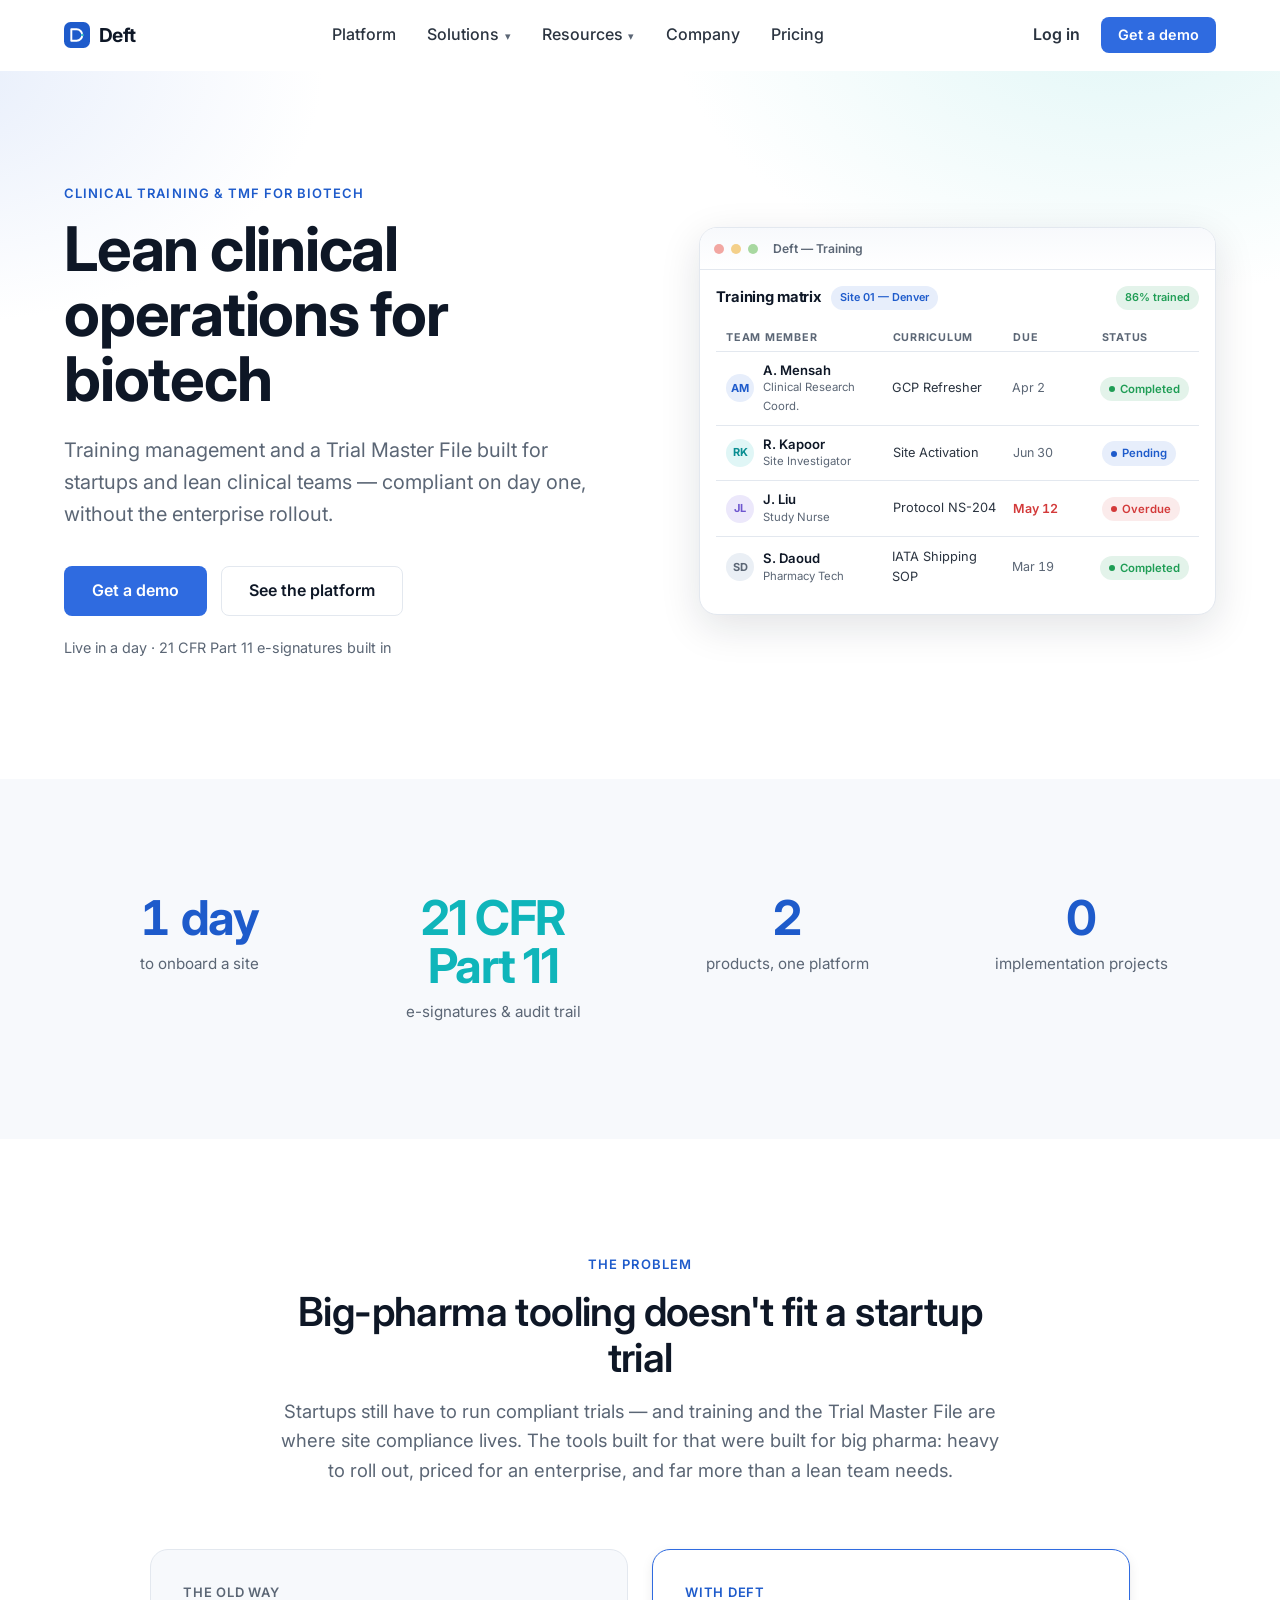
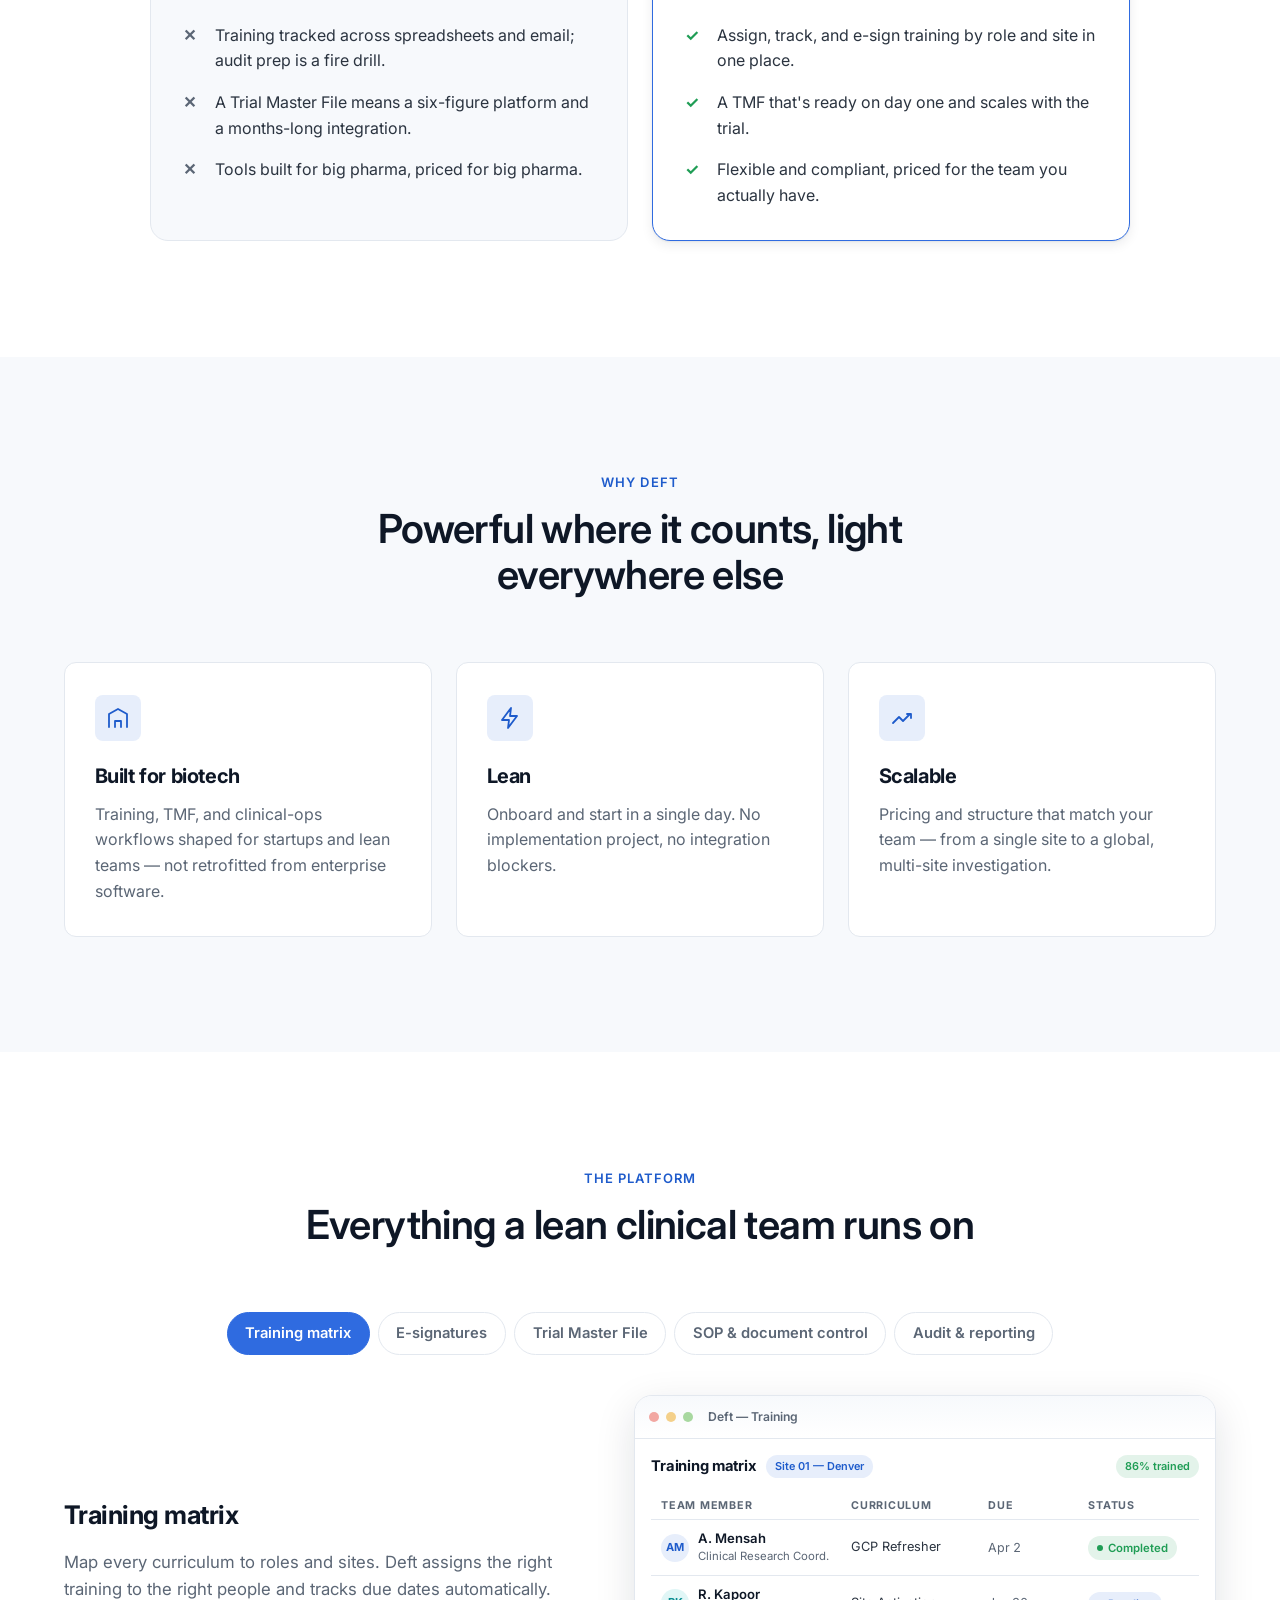
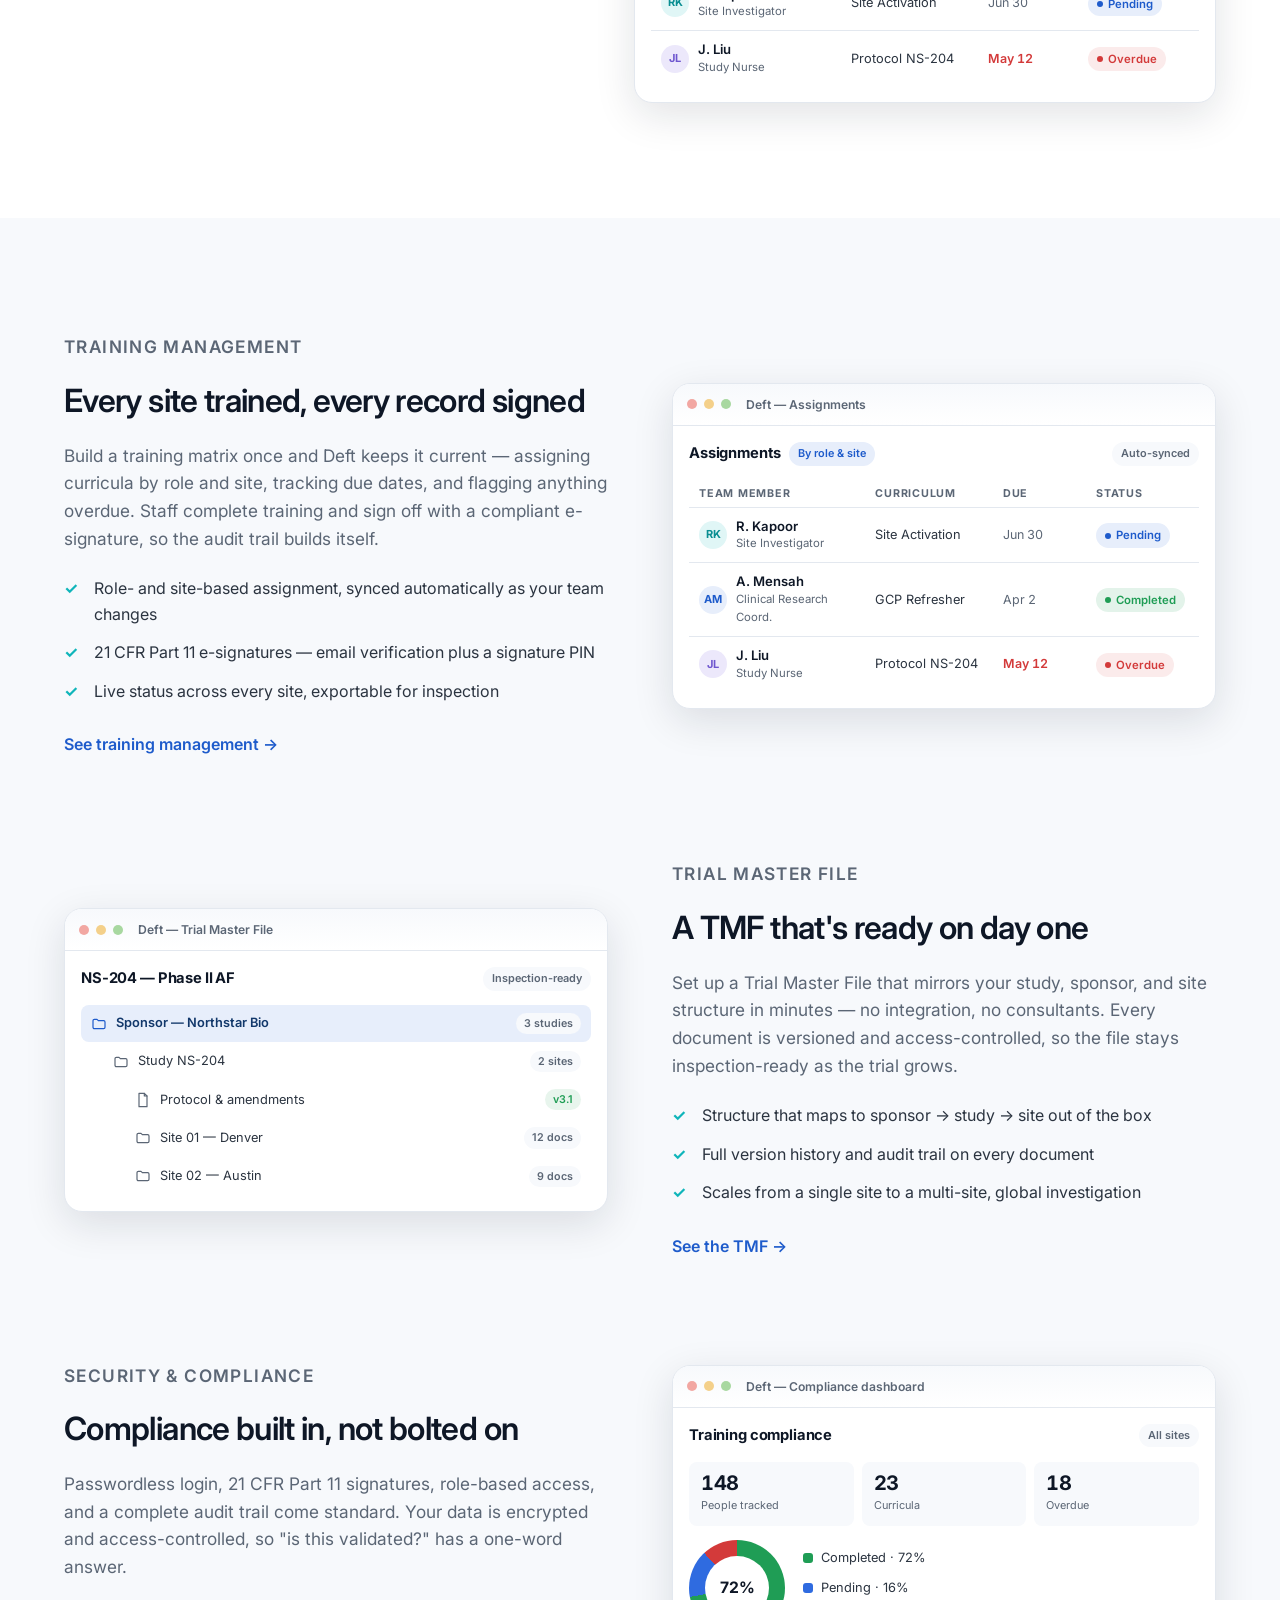
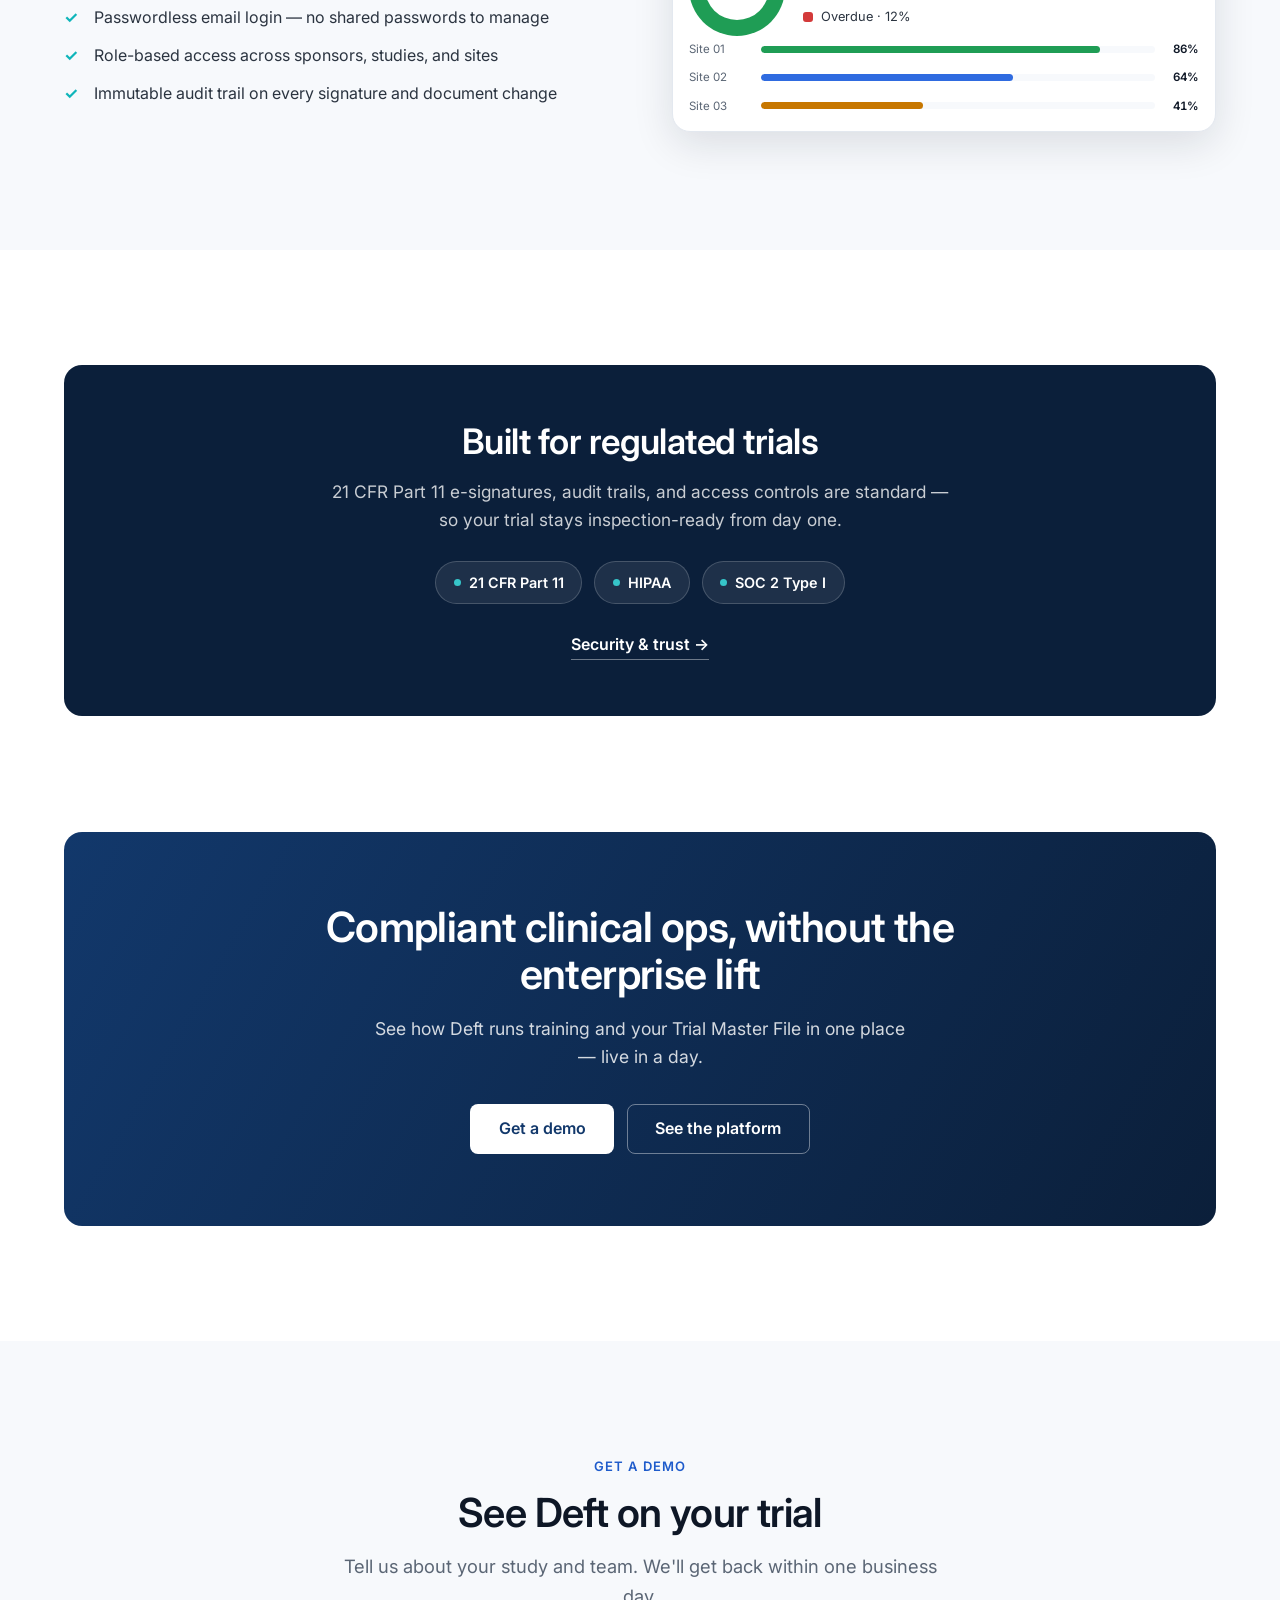
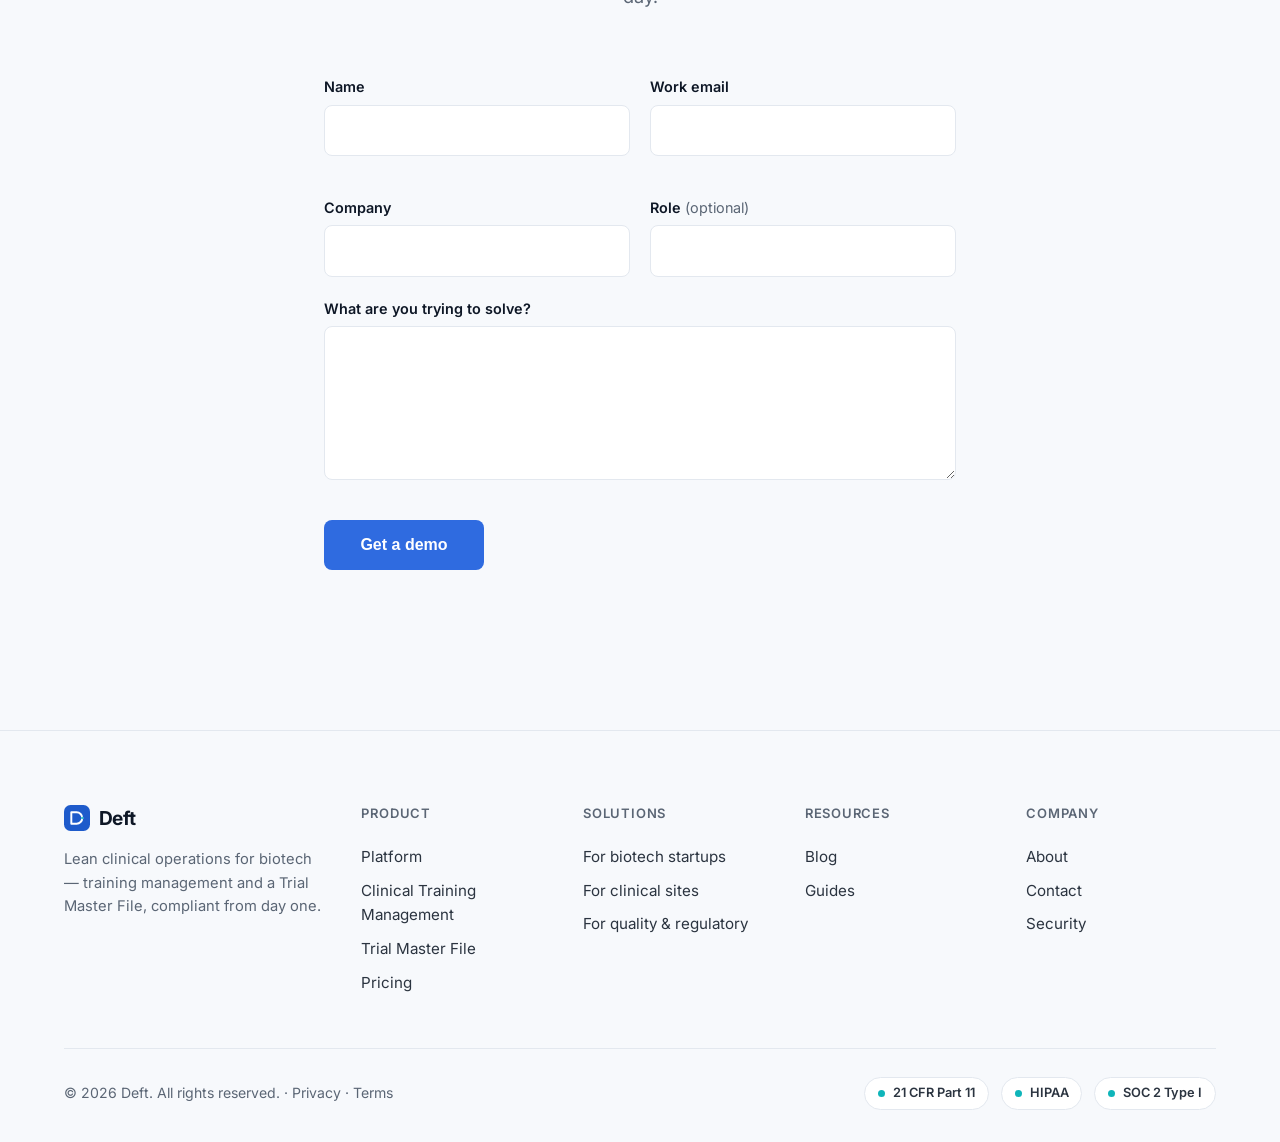
==== index.html @ 9c9967c2 "Add blog: listing + templated article system blog/index.html listing with CSS gradient thumbnails; t" ====
<!DOCTYPE html>
<html lang="en">
<head>
  <meta charset="UTF-8" />
  <meta name="viewport" content="width=device-width, initial-scale=1.0" />

  <title>Deft — Lean clinical operations for biotech</title>
  <meta name="description" content="Training management and a Trial Master File built for biotech startups and lean clinical teams — compliant on day one, without the enterprise rollout." />

  <meta property="og:type" content="website" />
  <meta property="og:title" content="Deft — Lean clinical operations for biotech" />
  <meta property="og:description" content="Compliant clinical training and a Trial Master File for lean teams. Live in a day, no enterprise rollout." />
  <meta property="og:image" content="assets/og-image.png" />

  <link rel="icon" href="assets/favicon.svg" type="image/svg+xml" />
  <link rel="preconnect" href="https://fonts.googleapis.com" />
  <link rel="preconnect" href="https://fonts.gstatic.com" crossorigin />
  <link href="https://fonts.googleapis.com/css2?family=Inter:wght@400;500;600;700;800&display=swap" rel="stylesheet" media="print" onload="this.media='all'" />
  <noscript><link href="https://fonts.googleapis.com/css2?family=Inter:wght@400;500;600;700;800&display=swap" rel="stylesheet" /></noscript>
  <link rel="stylesheet" href="assets/css/styles.css" />
</head>
<body>
  <!-- ===================== NAV ===================== -->
  <header class="nav" id="top">
    <div class="container nav__inner">
      <a class="nav__brand" href="#top">
        <svg class="nav__logo" viewBox="0 0 32 32" fill="none" aria-hidden="true">
          <rect width="32" height="32" rx="8" fill="#1E5BCB"/>
          <path d="M9 9h6.5a7 7 0 0 1 0 14H9V9Z" stroke="#fff" stroke-width="2.4" stroke-linejoin="round"/>
          <circle cx="22.5" cy="16" r="1.6" fill="#36C5C9"/>
        </svg>
        <span>Deft</span>
      </a>

      <nav class="nav__links" aria-label="Primary">
        <a href="#platform">Platform</a>
        <div class="nav__item">
          <a href="#solutions">Solutions</a>
          <div class="nav__menu">
            <a href="#training">Clinical Training Management<small>Assign, track & e-sign training</small></a>
            <a href="#tmf">Trial Master File<small>Inspection-ready, day one</small></a>
          </div>
        </div>
        <div class="nav__item">
          <a href="blog/index.html">Resources</a>
          <div class="nav__menu">
            <a href="blog/index.html">Blog<small>Guides & compliance notes</small></a>
          </div>
        </div>
        <a href="company.html">Company</a>
        <a href="pricing.html">Pricing</a>
      </nav>

      <div class="nav__right">
        <a href="#" class="nav__login">Log in</a>
        <a href="#contact" class="btn btn--sm">Get a demo</a>
      </div>

      <button class="nav__toggle" aria-label="Toggle menu" aria-expanded="false">
        <span></span><span></span><span></span>
      </button>
    </div>
  </header>

  <main>
    <!-- ===================== HERO ===================== -->
    <section class="hero" id="platform">
      <div class="container hero__inner">
        <div class="hero__copy reveal">
          <p class="eyebrow">Clinical training &amp; TMF for biotech</p>
          <h1 class="hero__title">Lean clinical operations for biotech</h1>
          <p class="hero__sub">
            Training management and a Trial Master File built for startups and lean clinical
            teams — compliant on day one, without the enterprise rollout.
          </p>
          <div class="hero__cta">
            <a href="#contact" class="btn btn--lg">Get a demo</a>
            <a href="#explorer" class="btn btn--ghost btn--lg">See the platform</a>
          </div>
          <p class="hero__note">Live in a day · 21 CFR Part 11 e-signatures built in</p>
        </div>

        <div class="hero__visual reveal">
          <div class="mockup">
            <div class="mockup__bar"><i></i><i></i><i></i><span>Deft — Training</span></div>
            <div class="mockup__body">
              <div class="ui-head">
                <h5>Training matrix</h5>
                <span class="ui-chip">Site 01 — Denver</span>
                <span class="ui-chip ui-chip--ok ui-spacer">86% trained</span>
              </div>
              <div class="ui-table">
                <div class="ui-row ui-row--head"><span>Team member</span><span>Curriculum</span><span>Due</span><span>Status</span></div>
                <div class="ui-row ui-row--data">
                  <span class="ui-cell-name"><span class="ui-ava ui-ava--b">AM</span><span><b>A. Mensah</b><small>Clinical Research Coord.</small></span></span>
                  <span class="ui-cell">GCP Refresher</span>
                  <span class="ui-due">Apr 2</span>
                  <span><span class="pill pill--done">Completed</span></span>
                </div>
                <div class="ui-row ui-row--data">
                  <span class="ui-cell-name"><span class="ui-ava ui-ava--t">RK</span><span><b>R. Kapoor</b><small>Site Investigator</small></span></span>
                  <span class="ui-cell">Site Activation</span>
                  <span class="ui-due">Jun 30</span>
                  <span><span class="pill pill--pend">Pending</span></span>
                </div>
                <div class="ui-row ui-row--data">
                  <span class="ui-cell-name"><span class="ui-ava ui-ava--v">JL</span><span><b>J. Liu</b><small>Study Nurse</small></span></span>
                  <span class="ui-cell">Protocol NS-204</span>
                  <span class="ui-due is-late">May 12</span>
                  <span><span class="pill pill--late">Overdue</span></span>
                </div>
                <div class="ui-row ui-row--data">
                  <span class="ui-cell-name"><span class="ui-ava ui-ava--g">SD</span><span><b>S. Daoud</b><small>Pharmacy Tech</small></span></span>
                  <span class="ui-cell">IATA Shipping SOP</span>
                  <span class="ui-due">Mar 19</span>
                  <span><span class="pill pill--done">Completed</span></span>
                </div>
              </div>
            </div>
          </div>
        </div>
      </div>
    </section>

    <!-- ===================== STAT STRIP ===================== -->
    <section class="section section--alt">
      <div class="container">
        <div class="stats reveal">
          <div class="stat">
            <div class="stat__num tnum" data-count="1" data-suffix=" day">1 day</div>
            <div class="stat__label">to onboard a site</div>
          </div>
          <div class="stat">
            <div class="stat__num is-accent">21 CFR<br>Part 11</div>
            <div class="stat__label">e-signatures &amp; audit trail</div>
          </div>
          <div class="stat">
            <div class="stat__num tnum" data-count="2">2</div>
            <div class="stat__label">products, one platform</div>
          </div>
          <div class="stat">
            <div class="stat__num tnum" data-count="0">0</div>
            <div class="stat__label">implementation projects</div>
          </div>
        </div>
      </div>
    </section>

    <!-- ===================== PROBLEM → OUTCOME ===================== -->
    <section class="section" id="solutions">
      <div class="container">
        <header class="section__head reveal">
          <p class="eyebrow">The problem</p>
          <h2 class="section__title">Big-pharma tooling doesn't fit a startup trial</h2>
          <p class="section__lead">
            Startups still have to run compliant trials — and training and the Trial Master File
            are where site compliance lives. The tools built for that were built for big pharma:
            heavy to roll out, priced for an enterprise, and far more than a lean team needs.
          </p>
        </header>

        <div class="compare reveal">
          <div class="compare__col compare__col--old">
            <p class="compare__tag">The old way</p>
            <ul class="compare__list">
              <li>Training tracked across spreadsheets and email; audit prep is a fire drill.</li>
              <li>A Trial Master File means a six-figure platform and a months-long integration.</li>
              <li>Tools built for big pharma, priced for big pharma.</li>
            </ul>
          </div>
          <div class="compare__col compare__col--new">
            <p class="compare__tag">With Deft</p>
            <ul class="compare__list">
              <li>Assign, track, and e-sign training by role and site in one place.</li>
              <li>A TMF that's ready on day one and scales with the trial.</li>
              <li>Flexible and compliant, priced for the team you actually have.</li>
            </ul>
          </div>
        </div>
      </div>
    </section>

    <!-- ===================== VALUE PILLARS ===================== -->
    <section class="section section--alt">
      <div class="container">
        <header class="section__head reveal">
          <p class="eyebrow">Why Deft</p>
          <h2 class="section__title">Powerful where it counts, light everywhere else</h2>
        </header>
        <div class="cards">
          <article class="card reveal">
            <div class="card__icon" aria-hidden="true">
              <svg viewBox="0 0 24 24" fill="none" stroke="currentColor" stroke-width="1.8" stroke-linecap="round" stroke-linejoin="round"><path d="M3 21V8l9-5 9 5v13"/><path d="M9 21v-6h6v6"/></svg>
            </div>
            <h3>Built for biotech</h3>
            <p>Training, TMF, and clinical-ops workflows shaped for startups and lean teams — not retrofitted from enterprise software.</p>
          </article>
          <article class="card reveal">
            <div class="card__icon" aria-hidden="true">
              <svg viewBox="0 0 24 24" fill="none" stroke="currentColor" stroke-width="1.8" stroke-linecap="round" stroke-linejoin="round"><path d="M13 2 4 14h7l-1 8 9-12h-7l1-8Z"/></svg>
            </div>
            <h3>Lean</h3>
            <p>Onboard and start in a single day. No implementation project, no integration blockers.</p>
          </article>
          <article class="card reveal">
            <div class="card__icon" aria-hidden="true">
              <svg viewBox="0 0 24 24" fill="none" stroke="currentColor" stroke-width="1.8" stroke-linecap="round" stroke-linejoin="round"><path d="M3 17l6-6 4 4 7-7"/><path d="M17 8h4v4"/></svg>
            </div>
            <h3>Scalable</h3>
            <p>Pricing and structure that match your team — from a single site to a global, multi-site investigation.</p>
          </article>
        </div>
      </div>
    </section>

    <!-- ===================== PRODUCT EXPLORER (tabs) ===================== -->
    <section class="section" id="explorer">
      <div class="container">
        <header class="section__head reveal">
          <p class="eyebrow">The platform</p>
          <h2 class="section__title">Everything a lean clinical team runs on</h2>
        </header>

        <div class="tabs reveal" role="tablist">
          <button class="tab is-active" data-tab="matrix" role="tab">Training matrix</button>
          <button class="tab" data-tab="sign" role="tab">E-signatures</button>
          <button class="tab" data-tab="tmf" role="tab">Trial Master File</button>
          <button class="tab" data-tab="docs" role="tab">SOP &amp; document control</button>
          <button class="tab" data-tab="audit" role="tab">Audit &amp; reporting</button>
        </div>

        <div class="explorer__stage reveal">
          <!-- MATRIX -->
          <div class="panel is-active" data-panel="matrix">
            <div class="panel__copy">
              <h3>Training matrix</h3>
              <p>Map every curriculum to roles and sites. Deft assigns the right training to the right people and tracks due dates automatically.</p>
            </div>
          </div>
          <!-- SIGN -->
          <div class="panel" data-panel="sign">
            <div class="panel__copy">
              <h3>E-signatures</h3>
              <p>21 CFR Part 11 signatures with email verification and a signature PIN. Every completion is signed, timestamped, and logged.</p>
            </div>
          </div>
          <!-- TMF -->
          <div class="panel" data-panel="tmf">
            <div class="panel__copy">
              <h3>Trial Master File</h3>
              <p>A flexible TMF that mirrors your study structure, versions every document, and stays inspection-ready.</p>
            </div>
          </div>
          <!-- DOCS -->
          <div class="panel" data-panel="docs">
            <div class="panel__copy">
              <h3>SOP &amp; document control</h3>
              <p>Draft, review, approve, and publish SOPs with a full version history and approval trail.</p>
            </div>
          </div>
          <!-- AUDIT -->
          <div class="panel" data-panel="audit">
            <div class="panel__copy">
              <h3>Audit &amp; reporting</h3>
              <p>See training status across every site at a glance, and export a clean record the moment an inspector asks.</p>
            </div>
          </div>

          <!-- shared visual stage; swapped by JS -->
          <div class="explorer__media">
            <!-- matrix mockup -->
            <div class="mockup vis vis--matrix">
              <div class="mockup__bar"><i></i><i></i><i></i><span>Deft — Training</span></div>
              <div class="mockup__body">
                <div class="ui-head">
                  <h5>Training matrix</h5>
                  <span class="ui-chip">Site 01 — Denver</span>
                  <span class="ui-chip ui-chip--ok ui-spacer">86% trained</span>
                </div>
                <div class="ui-table">
                  <div class="ui-row ui-row--head"><span>Team member</span><span>Curriculum</span><span>Due</span><span>Status</span></div>
                  <div class="ui-row ui-row--data">
                    <span class="ui-cell-name"><span class="ui-ava ui-ava--b">AM</span><span><b>A. Mensah</b><small>Clinical Research Coord.</small></span></span>
                    <span class="ui-cell">GCP Refresher</span>
                    <span class="ui-due">Apr 2</span>
                    <span><span class="pill pill--done">Completed</span></span>
                  </div>
                  <div class="ui-row ui-row--data">
                    <span class="ui-cell-name"><span class="ui-ava ui-ava--t">RK</span><span><b>R. Kapoor</b><small>Site Investigator</small></span></span>
                    <span class="ui-cell">Site Activation</span>
                    <span class="ui-due">Jun 30</span>
                    <span><span class="pill pill--pend">Pending</span></span>
                  </div>
                  <div class="ui-row ui-row--data">
                    <span class="ui-cell-name"><span class="ui-ava ui-ava--v">JL</span><span><b>J. Liu</b><small>Study Nurse</small></span></span>
                    <span class="ui-cell">Protocol NS-204</span>
                    <span class="ui-due is-late">May 12</span>
                    <span><span class="pill pill--late">Overdue</span></span>
                  </div>
                </div>
              </div>
            </div>
            <!-- signature mockup -->
            <div class="mockup vis vis--sign" hidden>
              <div class="mockup__bar"><i></i><i></i><i></i><span>Deft — Sign to complete</span></div>
              <div class="mockup__body">
                <div class="ui-sign">
                  <div class="ui-sign__head">
                    <span class="ui-lock"><svg viewBox="0 0 24 24" fill="none" stroke="currentColor" stroke-width="1.9" stroke-linecap="round" stroke-linejoin="round"><rect x="4" y="11" width="16" height="9" rx="2"/><path d="M8 11V8a4 4 0 0 1 8 0v3"/></svg></span>
                    <span><h5>Confirm your e-signature</h5><small>GCP Refresher · Protocol NS-204 v3.1</small></span>
                  </div>
                  <div class="ui-field">
                    <label>Meaning of signature</label>
                    <div class="ui-select">I completed and understood this training</div>
                  </div>
                  <div class="ui-field">
                    <label>Signature PIN</label>
                    <div class="ui-pin"><i class="filled">•</i><i class="filled">•</i><i class="filled">•</i><i>·</i></div>
                  </div>
                  <div class="ui-signed">
                    <span class="ui-ava ui-ava--b">AM</span>
                    <span><b>Amara Mensah</b><small>amara.mensah@deft.com · Jun 24, 2026 14:32 UTC</small></span>
                  </div>
                  <p class="ui-stamp">Email-verified + PIN signed · 21 CFR Part 11 audit trail</p>
                </div>
              </div>
            </div>
            <!-- tmf mockup -->
            <div class="mockup vis vis--tmf" hidden>
              <div class="mockup__bar"><i></i><i></i><i></i><span>Deft — Trial Master File</span></div>
              <div class="mockup__body">
                <div class="ui-head">
                  <h5>NS-204 — Phase II AF</h5>
                  <span class="ui-chip ui-chip--soft ui-spacer">Inspection-ready</span>
                </div>
                <div class="ui-tree">
                  <div class="ui-tree__row sel">
                    <svg class="ico" viewBox="0 0 24 24" fill="none" stroke="currentColor" stroke-width="1.8" stroke-linecap="round" stroke-linejoin="round"><path d="M3 7a2 2 0 0 1 2-2h4l2 2h8a2 2 0 0 1 2 2v8a2 2 0 0 1-2 2H5a2 2 0 0 1-2-2Z"/></svg>
                    01 — Trial Management <span class="ui-ver">24 docs</span>
                  </div>
                  <div class="ui-tree__row lvl1">
                    <svg class="ico" viewBox="0 0 24 24" fill="none" stroke="currentColor" stroke-width="1.8" stroke-linecap="round" stroke-linejoin="round"><path d="M6 2h8l4 4v16H6Z"/><path d="M14 2v4h4"/></svg>
                    Protocol &amp; amendments <span class="ui-ver ui-ver--ok">v3.1 final</span>
                  </div>
                  <div class="ui-tree__row lvl1">
                    <svg class="ico" viewBox="0 0 24 24" fill="none" stroke="currentColor" stroke-width="1.8" stroke-linecap="round" stroke-linejoin="round"><path d="M6 2h8l4 4v16H6Z"/><path d="M14 2v4h4"/></svg>
                    Investigator&rsquo;s Brochure <span class="ui-ver ui-ver--ok">v5</span>
                  </div>
                  <div class="ui-tree__row">
                    <svg class="ico" viewBox="0 0 24 24" fill="none" stroke="currentColor" stroke-width="1.8" stroke-linecap="round" stroke-linejoin="round"><path d="M3 7a2 2 0 0 1 2-2h4l2 2h8a2 2 0 0 1 2 2v8a2 2 0 0 1-2 2H5a2 2 0 0 1-2-2Z"/></svg>
                    04 — Site 01, Denver <span class="ui-ver">12 docs</span>
                  </div>
                  <div class="ui-tree__row lvl1">
                    <svg class="ico" viewBox="0 0 24 24" fill="none" stroke="currentColor" stroke-width="1.8" stroke-linecap="round" stroke-linejoin="round"><path d="M6 2h8l4 4v16H6Z"/><path d="M14 2v4h4"/></svg>
                    Training records <span class="ui-ver ui-ver--ok">all signed</span>
                  </div>
                  <div class="ui-tree__row lvl1">
                    <svg class="ico" viewBox="0 0 24 24" fill="none" stroke="currentColor" stroke-width="1.8" stroke-linecap="round" stroke-linejoin="round"><path d="M6 2h8l4 4v16H6Z"/><path d="M14 2v4h4"/></svg>
                    Delegation log <span class="ui-ver ui-ver--warn">awaiting PI</span>
                  </div>
                </div>
              </div>
            </div>
            <!-- docs mockup -->
            <div class="mockup vis vis--docs" hidden>
              <div class="mockup__bar"><i></i><i></i><i></i><span>Deft — SOP control</span></div>
              <div class="mockup__body">
                <div class="ui-head">
                  <h5>SOP-014 — Sample handling</h5>
                  <span class="ui-chip ui-chip--ok ui-spacer">Effective</span>
                </div>
                <div class="ui-steps">
                  <div class="ui-step done"><span class="dot">✓</span>Draft</div>
                  <div class="ui-step done"><span class="dot">✓</span>In review</div>
                  <div class="ui-step done"><span class="dot">✓</span>Approved</div>
                  <div class="ui-step cur"><span class="dot">4</span>Effective</div>
                </div>
                <div class="ui-meta">
                  <div class="ui-meta__row">Version <b>v4.0</b><span class="ui-spacer"></span>Effective <b>Jun 1, 2026</b></div>
                  <div class="ui-meta__row">Approved by <b>Quality Lead</b><span class="ui-spacer"></span><span class="ui-ver ui-ver--ok">e-signed</span></div>
                  <div class="ui-meta__row">Linked curriculum <b>IATA Shipping</b><span class="ui-spacer"></span><span class="ui-ver">auto-retrain</span></div>
                </div>
              </div>
            </div>
            <!-- audit mockup -->
            <div class="mockup vis vis--audit" hidden>
              <div class="mockup__bar"><i></i><i></i><i></i><span>Deft — Compliance dashboard</span></div>
              <div class="mockup__body">
                <div class="ui-head">
                  <h5>Training compliance</h5>
                  <span class="ui-chip ui-chip--soft ui-spacer">All sites</span>
                </div>
                <div class="ui-tiles">
                  <div class="ui-tile"><b>148</b><span>People tracked</span></div>
                  <div class="ui-tile"><b>23</b><span>Curricula</span></div>
                  <div class="ui-tile"><b>18</b><span>Overdue</span></div>
                </div>
                <div class="ui-dash">
                  <div class="ui-donut" aria-hidden="true"></div>
                  <div class="ui-legend">
                    <span><i style="background:var(--success)"></i> Completed · 72%</span>
                    <span><i style="background:var(--primary-500)"></i> Pending · 16%</span>
                    <span><i style="background:var(--error)"></i> Overdue · 12%</span>
                  </div>
                </div>
                <div class="ui-bars">
                  <div class="ui-bar"><span>Site 01</span><div class="track"><div class="fill" style="width:86%"></div></div><b>86%</b></div>
                  <div class="ui-bar"><span>Site 02</span><div class="track"><div class="fill is-mid" style="width:64%"></div></div><b>64%</b></div>
                  <div class="ui-bar"><span>Site 03</span><div class="track"><div class="fill is-low" style="width:41%"></div></div><b>41%</b></div>
                </div>
              </div>
            </div>
          </div>
        </div>
      </div>
    </section>

    <!-- ===================== DEEP-DIVE FEATURES ===================== -->
    <section class="section section--alt">
      <div class="container">
        <!-- Feature A -->
        <div class="feature reveal" id="training">
          <div class="feature__body">
            <p class="eyebrow">Training management</p>
            <h3>Every site trained, every record signed</h3>
            <p>Build a training matrix once and Deft keeps it current — assigning curricula by role and site, tracking due dates, and flagging anything overdue. Staff complete training and sign off with a compliant e-signature, so the audit trail builds itself.</p>
            <ul class="feature__list">
              <li>Role- and site-based assignment, synced automatically as your team changes</li>
              <li>21 CFR Part 11 e-signatures — email verification plus a signature PIN</li>
              <li>Live status across every site, exportable for inspection</li>
            </ul>
            <a href="#contact" class="tlink">See training management →</a>
          </div>
          <div class="feature__media">
            <div class="mockup">
              <div class="mockup__bar"><i></i><i></i><i></i><span>Deft — Assignments</span></div>
              <div class="mockup__body">
                <div class="ui-head">
                  <h5>Assignments</h5>
                  <span class="ui-chip">By role &amp; site</span>
                  <span class="ui-chip ui-chip--soft ui-spacer">Auto-synced</span>
                </div>
                <div class="ui-table">
                  <div class="ui-row ui-row--head"><span>Team member</span><span>Curriculum</span><span>Due</span><span>Status</span></div>
                  <div class="ui-row ui-row--data">
                    <span class="ui-cell-name"><span class="ui-ava ui-ava--t">RK</span><span><b>R. Kapoor</b><small>Site Investigator</small></span></span>
                    <span class="ui-cell">Site Activation</span>
                    <span class="ui-due">Jun 30</span>
                    <span><span class="pill pill--pend">Pending</span></span>
                  </div>
                  <div class="ui-row ui-row--data">
                    <span class="ui-cell-name"><span class="ui-ava ui-ava--b">AM</span><span><b>A. Mensah</b><small>Clinical Research Coord.</small></span></span>
                    <span class="ui-cell">GCP Refresher</span>
                    <span class="ui-due">Apr 2</span>
                    <span><span class="pill pill--done">Completed</span></span>
                  </div>
                  <div class="ui-row ui-row--data">
                    <span class="ui-cell-name"><span class="ui-ava ui-ava--v">JL</span><span><b>J. Liu</b><small>Study Nurse</small></span></span>
                    <span class="ui-cell">Protocol NS-204</span>
                    <span class="ui-due is-late">May 12</span>
                    <span><span class="pill pill--late">Overdue</span></span>
                  </div>
                </div>
              </div>
            </div>
          </div>
        </div>

        <!-- Feature B (reversed) -->
        <div class="feature feature--rev reveal" id="tmf">
          <div class="feature__body">
            <p class="eyebrow">Trial Master File</p>
            <h3>A TMF that's ready on day one</h3>
            <p>Set up a Trial Master File that mirrors your study, sponsor, and site structure in minutes — no integration, no consultants. Every document is versioned and access-controlled, so the file stays inspection-ready as the trial grows.</p>
            <ul class="feature__list">
              <li>Structure that maps to sponsor → study → site out of the box</li>
              <li>Full version history and audit trail on every document</li>
              <li>Scales from a single site to a multi-site, global investigation</li>
            </ul>
            <a href="#contact" class="tlink">See the TMF →</a>
          </div>
          <div class="feature__media">
            <div class="mockup">
              <div class="mockup__bar"><i></i><i></i><i></i><span>Deft — Trial Master File</span></div>
              <div class="mockup__body">
                <div class="ui-head">
                  <h5>NS-204 — Phase II AF</h5>
                  <span class="ui-chip ui-chip--soft ui-spacer">Inspection-ready</span>
                </div>
                <div class="ui-tree">
                  <div class="ui-tree__row sel">
                    <svg class="ico" viewBox="0 0 24 24" fill="none" stroke="currentColor" stroke-width="1.8" stroke-linecap="round" stroke-linejoin="round"><path d="M3 7a2 2 0 0 1 2-2h4l2 2h8a2 2 0 0 1 2 2v8a2 2 0 0 1-2 2H5a2 2 0 0 1-2-2Z"/></svg>
                    Sponsor — Northstar Bio <span class="ui-ver">3 studies</span>
                  </div>
                  <div class="ui-tree__row lvl1">
                    <svg class="ico" viewBox="0 0 24 24" fill="none" stroke="currentColor" stroke-width="1.8" stroke-linecap="round" stroke-linejoin="round"><path d="M3 7a2 2 0 0 1 2-2h4l2 2h8a2 2 0 0 1 2 2v8a2 2 0 0 1-2 2H5a2 2 0 0 1-2-2Z"/></svg>
                    Study NS-204 <span class="ui-ver">2 sites</span>
                  </div>
                  <div class="ui-tree__row lvl2">
                    <svg class="ico" viewBox="0 0 24 24" fill="none" stroke="currentColor" stroke-width="1.8" stroke-linecap="round" stroke-linejoin="round"><path d="M6 2h8l4 4v16H6Z"/><path d="M14 2v4h4"/></svg>
                    Protocol &amp; amendments <span class="ui-ver ui-ver--ok">v3.1</span>
                  </div>
                  <div class="ui-tree__row lvl2">
                    <svg class="ico" viewBox="0 0 24 24" fill="none" stroke="currentColor" stroke-width="1.8" stroke-linecap="round" stroke-linejoin="round"><path d="M3 7a2 2 0 0 1 2-2h4l2 2h8a2 2 0 0 1 2 2v8a2 2 0 0 1-2 2H5a2 2 0 0 1-2-2Z"/></svg>
                    Site 01 — Denver <span class="ui-ver">12 docs</span>
                  </div>
                  <div class="ui-tree__row lvl2">
                    <svg class="ico" viewBox="0 0 24 24" fill="none" stroke="currentColor" stroke-width="1.8" stroke-linecap="round" stroke-linejoin="round"><path d="M3 7a2 2 0 0 1 2-2h4l2 2h8a2 2 0 0 1 2 2v8a2 2 0 0 1-2 2H5a2 2 0 0 1-2-2Z"/></svg>
                    Site 02 — Austin <span class="ui-ver">9 docs</span>
                  </div>
                </div>
              </div>
            </div>
          </div>
        </div>

        <!-- Feature C -->
        <div class="feature reveal">
          <div class="feature__body">
            <p class="eyebrow">Security &amp; compliance</p>
            <h3>Compliance built in, not bolted on</h3>
            <p>Passwordless login, 21 CFR Part 11 signatures, role-based access, and a complete audit trail come standard. Your data is encrypted and access-controlled, so "is this validated?" has a one-word answer.</p>
            <ul class="feature__list">
              <li>Passwordless email login — no shared passwords to manage</li>
              <li>Role-based access across sponsors, studies, and sites</li>
              <li>Immutable audit trail on every signature and document change</li>
            </ul>
          </div>
          <div class="feature__media">
            <div class="mockup">
              <div class="mockup__bar"><i></i><i></i><i></i><span>Deft — Compliance dashboard</span></div>
              <div class="mockup__body">
                <div class="ui-head">
                  <h5>Training compliance</h5>
                  <span class="ui-chip ui-chip--soft ui-spacer">All sites</span>
                </div>
                <div class="ui-tiles">
                  <div class="ui-tile"><b>148</b><span>People tracked</span></div>
                  <div class="ui-tile"><b>23</b><span>Curricula</span></div>
                  <div class="ui-tile"><b>18</b><span>Overdue</span></div>
                </div>
                <div class="ui-dash">
                  <div class="ui-donut" aria-hidden="true"></div>
                  <div class="ui-legend">
                    <span><i style="background:var(--success)"></i> Completed · 72%</span>
                    <span><i style="background:var(--primary-500)"></i> Pending · 16%</span>
                    <span><i style="background:var(--error)"></i> Overdue · 12%</span>
                  </div>
                </div>
                <div class="ui-bars">
                  <div class="ui-bar"><span>Site 01</span><div class="track"><div class="fill" style="width:86%"></div></div><b>86%</b></div>
                  <div class="ui-bar"><span>Site 02</span><div class="track"><div class="fill is-mid" style="width:64%"></div></div><b>64%</b></div>
                  <div class="ui-bar"><span>Site 03</span><div class="track"><div class="fill is-low" style="width:41%"></div></div><b>41%</b></div>
                </div>
              </div>
            </div>
          </div>
        </div>
      </div>
    </section>

    <!-- ===================== COMPLIANCE BAND ===================== -->
    <section class="section">
      <div class="container">
        <div class="band reveal">
          <h2>Built for regulated trials</h2>
          <p>21 CFR Part 11 e-signatures, audit trails, and access controls are standard — so your trial stays inspection-ready from day one.</p>
          <div class="badges">
            <span class="badge">21 CFR Part 11</span>
            <span class="badge">HIPAA</span>
            <span class="badge">SOC 2 Type I</span>
          </div>
          <a href="#contact" class="band__link">Security &amp; trust →</a>
        </div>
      </div>
    </section>

    <!-- ===================== FINAL CTA ===================== -->
    <section class="section" style="padding-top:0">
      <div class="container">
        <div class="cta reveal">
          <h2>Compliant clinical ops, without the enterprise lift</h2>
          <p>See how Deft runs training and your Trial Master File in one place — live in a day.</p>
          <div class="cta__btns">
            <a href="#contact" class="btn btn--lg btn--onDark">Get a demo</a>
            <a href="#explorer" class="btn btn--lg btn--ghostDark">See the platform</a>
          </div>
        </div>
      </div>
    </section>

    <!-- ===================== CONTACT ===================== -->
    <section class="section section--alt" id="contact">
      <div class="container contact">
        <header class="section__head reveal">
          <p class="eyebrow">Get a demo</p>
          <h2 class="section__title">See Deft on your trial</h2>
          <p class="section__lead">Tell us about your study and team. We'll get back within one business day.</p>
        </header>

        <!--
          Web3Forms — pure static, no server needed.
          1. Go to https://web3forms.com, enter your email, copy your Access Key.
          2. Paste it into the access_key value below.
          The access key is safe to expose publicly; it only routes mail to your inbox.
        -->
        <form class="form reveal" id="contact-form" action="https://api.web3forms.com/submit" method="POST" novalidate>
          <input type="hidden" name="access_key" value="900c115a-9923-4bea-a5e2-2f6e7b33dcae" />
          <input type="hidden" name="subject" value="New demo request from deft.com" />
          <input type="hidden" name="from_name" value="Deft Website" />
          <input type="checkbox" name="botcheck" class="hidden" style="display:none" tabindex="-1" autocomplete="off" />

          <div class="form__row">
            <div class="field">
              <label for="name">Name</label>
              <input id="name" name="name" type="text" autocomplete="name" required />
              <span class="field__error" data-for="name"></span>
            </div>
            <div class="field">
              <label for="email">Work email</label>
              <input id="email" name="email" type="email" autocomplete="email" required />
              <span class="field__error" data-for="email"></span>
            </div>
          </div>

          <div class="form__row">
            <div class="field">
              <label for="company">Company</label>
              <input id="company" name="company" type="text" autocomplete="organization" />
            </div>
            <div class="field">
              <label for="role">Role <span class="field__opt">(optional)</span></label>
              <input id="role" name="role" type="text" />
            </div>
          </div>

          <div class="field">
            <label for="message">What are you trying to solve?</label>
            <textarea id="message" name="message" rows="5" required></textarea>
            <span class="field__error" data-for="message"></span>
          </div>

          <button type="submit" class="btn btn--lg form__submit">
            <span class="form__submit-label">Get a demo</span>
            <span class="form__spinner" aria-hidden="true"></span>
          </button>

          <p class="form__status" role="status" aria-live="polite"></p>
        </form>
      </div>
    </section>
  </main>

  <!-- ===================== FOOTER ===================== -->
  <footer class="footer" id="company">
    <div class="container">
      <div class="footer__top">
        <div class="footer__brand">
          <a class="nav__brand" href="#top">
            <svg class="nav__logo" viewBox="0 0 32 32" fill="none" aria-hidden="true">
              <rect width="32" height="32" rx="8" fill="#1E5BCB"/>
              <path d="M9 9h6.5a7 7 0 0 1 0 14H9V9Z" stroke="#fff" stroke-width="2.4" stroke-linejoin="round"/>
              <circle cx="22.5" cy="16" r="1.6" fill="#36C5C9"/>
            </svg>
            <span>Deft</span>
          </a>
          <p>Lean clinical operations for biotech — training management and a Trial Master File, compliant from day one.</p>
        </div>
        <div class="footer__col">
          <h4>Product</h4>
          <a href="#platform">Platform</a>
          <a href="#training">Clinical Training Management</a>
          <a href="#tmf">Trial Master File</a>
          <a href="pricing.html">Pricing</a>
        </div>
        <div class="footer__col">
          <h4>Solutions</h4>
          <a href="#solutions">For biotech startups</a>
          <a href="#solutions">For clinical sites</a>
          <a href="#solutions">For quality &amp; regulatory</a>
        </div>
        <div class="footer__col">
          <h4>Resources</h4>
          <a href="blog/index.html">Blog</a>
          <a href="blog/index.html">Guides</a>
        </div>
        <div class="footer__col">
          <h4>Company</h4>
          <a href="company.html">About</a>
          <a href="#contact">Contact</a>
          <a href="#contact">Security</a>
        </div>
      </div>
      <div class="footer__bottom">
        <span>© <span id="year"></span> Deft. All rights reserved. · <a href="#contact">Privacy</a> · <a href="#contact">Terms</a></span>
        <div class="badges">
          <span class="badge">21 CFR Part 11</span>
          <span class="badge">HIPAA</span>
          <span class="badge">SOC 2 Type I</span>
        </div>
      </div>
    </div>
  </footer>

  <script src="assets/js/main.js" defer></script>
</body>
</html>
---- assets/css/styles.css ----
/* =========================================================
   DEFT — design tokens (see docs/STYLE_GUIDE.md)
   Light-first, white-dominant, one brand blue + one teal signal.
   ========================================================= */
:root {
  /* Primary — deep scientific blue-indigo */
  --primary-900: #0B1F3A;
  --primary-700: #12386B;
  --primary-600: #1E5BCB;
  --primary-500: #2F6BE0;
  --primary-100: #E7EEFB;

  /* Accent — biotech teal "signal" */
  --accent-500: #0FB5BA;
  --accent-400: #36C5C9;
  --accent-100: #E0F6F6;
  --violet-500: #6E56CF;

  /* Neutrals (~90% of the page) */
  --white:      #FFFFFF;
  --bg-subtle:  #F7F9FC;
  --border:     #E3E8EF;
  --text-muted: #5B6675;
  --text-body:  #2B3440;
  --ink:        #0E1726;

  /* Semantic */
  --success: #1F9D55;
  --warning: #C77700;
  --error:   #D33A3A;

  /* Radius */
  --r-sm:   8px;
  --r-md:   12px;
  --r-lg:   18px;
  --r-pill: 999px;

  /* Elevation */
  --shadow-card:  0 1px 2px rgba(16,23,38,.06), 0 4px 12px rgba(16,23,38,.08);
  --shadow-float: 0 12px 40px rgba(16,23,38,.12);

  --maxw: 1200px;
  --font: 'Inter', -apple-system, 'Segoe UI', Roboto, Helvetica, Arial, sans-serif;
}

/* =========================================================
   BASE
   ========================================================= */
*, *::before, *::after { box-sizing: border-box; }
html { scroll-behavior: smooth; }
body {
  margin: 0;
  font-family: var(--font);
  color: var(--text-body);
  background: var(--white);
  line-height: 1.6;
  -webkit-font-smoothing: antialiased;
  text-rendering: optimizeLegibility;
}
h1, h2, h3, h4 { color: var(--ink); margin: 0; letter-spacing: -.02em; }
h1 { line-height: 1.05; }
h2 { line-height: 1.15; letter-spacing: -.015em; }
p  { margin: 0; }
a  { color: inherit; text-decoration: none; }
img, svg { max-width: 100%; display: block; }
:focus-visible { outline: 2px solid var(--primary-500); outline-offset: 2px; border-radius: 4px; }

.container { width: 100%; max-width: var(--maxw); margin-inline: auto; padding-inline: 24px; }

.eyebrow {
  color: var(--primary-600); font-weight: 600; font-size: .8125rem;
  text-transform: uppercase; letter-spacing: .08em; margin: 0 0 .85rem;
}
.tnum { font-variant-numeric: tabular-nums; }

/* =========================================================
   BUTTONS
   ========================================================= */
.btn {
  display: inline-flex; align-items: center; justify-content: center; gap: .5rem;
  background: var(--primary-500); color: #fff; font-weight: 600; font-size: .95rem;
  padding: .75rem 1.5rem; border-radius: var(--r-sm); border: 1px solid transparent;
  cursor: pointer; transition: transform .15s ease, background .15s ease, box-shadow .15s ease;
  white-space: nowrap; line-height: 1.2;
}
.btn:hover { background: var(--primary-600); transform: translateY(-1px); box-shadow: var(--shadow-card); }
.btn:active { transform: translateY(0); }
.btn--lg { padding: .9rem 1.7rem; font-size: 1rem; }
.btn--sm { padding: .55rem 1rem; font-size: .9rem; }
.btn--ghost { background: transparent; color: var(--ink); border-color: var(--border); }
.btn--ghost:hover { background: var(--bg-subtle); border-color: var(--text-muted); }
.btn--onDark { background: #fff; color: var(--primary-700); }
.btn--onDark:hover { background: var(--primary-100); }
.btn--ghostDark { background: transparent; color: #fff; border-color: rgba(255,255,255,.4); }
.btn--ghostDark:hover { background: rgba(255,255,255,.1); border-color: rgba(255,255,255,.7); }

.tlink { color: var(--primary-600); font-weight: 600; display: inline-flex; align-items: center; gap: .35rem; }
.tlink:hover { gap: .55rem; transition: gap .15s ease; }

/* =========================================================
   NAV
   ========================================================= */
.nav {
  position: sticky; top: 0; z-index: 60;
  background: rgba(255,255,255,0);
  border-bottom: 1px solid transparent;
  transition: background .25s ease, border-color .25s ease, box-shadow .25s ease;
}
.nav.is-scrolled {
  background: rgba(255,255,255,.9);
  backdrop-filter: saturate(180%) blur(12px);
  border-bottom-color: var(--border);
  box-shadow: 0 1px 0 rgba(16,23,38,.02);
}
.nav__inner { display: flex; align-items: center; justify-content: space-between; height: 70px; gap: 1.5rem; }
.nav__brand { display: flex; align-items: center; gap: .55rem; font-weight: 700; color: var(--ink); font-size: 1.2rem; letter-spacing: -.02em; }
.nav__logo { width: 26px; height: 26px; }
.nav__links { display: flex; align-items: center; gap: .35rem; font-weight: 500; }
.nav__links > a, .nav__item > a { color: var(--text-body); padding: .5rem .8rem; border-radius: var(--r-sm); }
.nav__links > a:hover, .nav__item > a:hover { color: var(--ink); background: var(--bg-subtle); }
.nav__right { display: flex; align-items: center; gap: .5rem; }
.nav__login { font-weight: 600; color: var(--text-body); padding: .5rem .8rem; }
.nav__login:hover { color: var(--ink); }

/* dropdown */
.nav__item { position: relative; }
.nav__item > a::after { content: "▾"; font-size: .7em; margin-left: .35rem; color: var(--text-muted); }
.nav__menu {
  position: absolute; top: calc(100% + 6px); left: 0; min-width: 240px;
  background: #fff; border: 1px solid var(--border); border-radius: var(--r-md);
  box-shadow: var(--shadow-float); padding: .5rem; display: grid; gap: 2px;
  opacity: 0; visibility: hidden; transform: translateY(6px); transition: .18s ease;
}
.nav__item:hover .nav__menu, .nav__item:focus-within .nav__menu { opacity: 1; visibility: visible; transform: translateY(0); }
.nav__menu a { display: block; padding: .6rem .75rem; border-radius: var(--r-sm); font-weight: 500; color: var(--text-body); }
.nav__menu a:hover { background: var(--bg-subtle); color: var(--primary-600); }
.nav__menu small { display: block; color: var(--text-muted); font-weight: 400; font-size: .8rem; }

.nav__toggle { display: none; flex-direction: column; gap: 5px; background: none; border: 0; cursor: pointer; padding: 8px; }
.nav__toggle span { width: 22px; height: 2px; background: var(--ink); border-radius: 2px; transition: .25s; }

/* =========================================================
   HERO
   ========================================================= */
.hero {
  position: relative; overflow: hidden;
  padding: clamp(56px, 9vw, 112px) 0 clamp(64px, 10vw, 120px);
  background:
    radial-gradient(60% 70% at 88% -10%, var(--accent-100) 0%, transparent 60%),
    radial-gradient(55% 65% at -5% 0%, var(--primary-100) 0%, transparent 55%);
}
.hero__inner { display: grid; grid-template-columns: 1.05fr .95fr; gap: clamp(2rem, 5vw, 4.5rem); align-items: center; }
.hero__title { font-size: clamp(2.3rem, 5vw, 3.85rem); font-weight: 700; }
.hero__sub { font-size: clamp(1.1rem, 1.6vw, 1.25rem); color: var(--text-muted); margin: 1.4rem 0 2.25rem; max-width: 540px; }
.hero__cta { display: flex; flex-wrap: wrap; gap: .85rem; }
.hero__note { margin-top: 1.25rem; font-size: .9rem; color: var(--text-muted); }

/* =========================================================
   PRODUCT MOCKUP — polished in-page product "screenshots"
   Faux Deft UI rendered in pure CSS, locked to the design system.
   ========================================================= */
.mockup {
  background: #fff; border: 1px solid var(--border); border-radius: var(--r-lg);
  box-shadow: var(--shadow-float); overflow: hidden;
  font-size: .875rem; -webkit-font-smoothing: antialiased;
}
/* window chrome */
.mockup__bar { display: flex; align-items: center; gap: 7px; padding: 11px 14px; border-bottom: 1px solid var(--border); background: linear-gradient(180deg, var(--bg-subtle), #fff); }
.mockup__bar i { width: 10px; height: 10px; border-radius: 50%; display: block; }
.mockup__bar i:nth-child(1) { background: #F2A7A2; }
.mockup__bar i:nth-child(2) { background: #F4D08A; }
.mockup__bar i:nth-child(3) { background: #A8D8A0; }
.mockup__bar span { margin-left: 8px; font-size: .76rem; color: var(--text-muted); font-weight: 600; }
.mockup__body { padding: 16px; }

/* in-app toolbar (title + chips) */
.ui-head { display: flex; align-items: center; gap: .55rem; margin-bottom: 14px; }
.ui-head h5 { font-size: .92rem; color: var(--ink); margin: 0; font-weight: 700; letter-spacing: -.01em; }
.ui-chip { font-size: .68rem; font-weight: 600; padding: 3px 9px; border-radius: var(--r-pill); background: var(--primary-100); color: var(--primary-600); white-space: nowrap; }
.ui-chip--soft { background: var(--bg-subtle); color: var(--text-muted); }
.ui-chip--ok { background: rgba(31,157,85,.12); color: var(--success); }
.ui-head .ui-spacer { margin-left: auto; }

/* training-matrix table */
.ui-table { display: grid; }
.ui-row { display: grid; grid-template-columns: 1.7fr 1.2fr .85fr .95fr; gap: 10px; align-items: center; padding: 10px 10px; }
.ui-row--head { color: var(--text-muted); font-size: .67rem; text-transform: uppercase; letter-spacing: .07em; font-weight: 700; padding-block: 5px; }
.ui-row--data { border-top: 1px solid var(--border); }
.ui-cell-name { display: flex; align-items: center; gap: 9px; min-width: 0; }
.ui-cell-name b { font-weight: 600; color: var(--ink); font-size: .82rem; line-height: 1.25; display: block; }
.ui-cell-name small { color: var(--text-muted); font-size: .71rem; display: block; }
.ui-ava { width: 28px; height: 28px; border-radius: 50%; display: grid; place-items: center; font-size: .69rem; font-weight: 700; flex: none; }
.ui-ava--b { background: var(--primary-100); color: var(--primary-600); }
.ui-ava--t { background: var(--accent-100); color: #0A8E92; }
.ui-ava--v { background: #ECE8FB; color: var(--violet-500); }
.ui-ava--g { background: #EAEFF5; color: var(--text-muted); }
.ui-cell { font-size: .8rem; color: var(--text-body); }
.ui-due { font-size: .78rem; color: var(--text-muted); font-variant-numeric: tabular-nums; }
.ui-due.is-late { color: var(--error); font-weight: 600; }
.pill { display: inline-flex; align-items: center; gap: 5px; font-size: .71rem; font-weight: 600; padding: 3px 9px; border-radius: var(--r-pill); white-space: nowrap; }
.pill::before { content: ""; width: 6px; height: 6px; border-radius: 50%; background: currentColor; }
.pill--done { background: rgba(31,157,85,.12); color: var(--success); }
.pill--pend { background: var(--primary-100); color: var(--primary-600); }
.pill--late { background: rgba(211,58,58,.10); color: var(--error); }

/* e-signature dialog */
.ui-sign { max-width: 340px; margin: 2px auto; }
.ui-sign__head { display: flex; align-items: center; gap: .65rem; margin-bottom: 16px; }
.ui-lock { width: 36px; height: 36px; border-radius: var(--r-sm); background: var(--primary-100); color: var(--primary-600); display: grid; place-items: center; flex: none; }
.ui-lock svg { width: 19px; height: 19px; }
.ui-sign__head h5 { font-size: .95rem; margin: 0; color: var(--ink); }
.ui-sign__head small { font-size: .73rem; color: var(--text-muted); }
.ui-field { margin-bottom: 12px; }
.ui-field > label { display: block; font-size: .67rem; text-transform: uppercase; letter-spacing: .05em; color: var(--text-muted); font-weight: 700; margin-bottom: 6px; }
.ui-select { display: flex; align-items: center; justify-content: space-between; border: 1px solid var(--border); border-radius: var(--r-sm); padding: 9px 11px; font-size: .8rem; color: var(--ink); background: #fff; }
.ui-select::after { content: "▾"; color: var(--text-muted); font-size: .8em; }
.ui-pin { display: flex; gap: 8px; }
.ui-pin i { flex: 1; height: 42px; border-radius: var(--r-sm); border: 1px solid var(--border); background: var(--bg-subtle); display: grid; place-items: center; font-weight: 800; color: var(--ink); font-size: 1.2rem; line-height: 1; }
.ui-pin i.filled { border-color: var(--primary-500); background: #fff; color: var(--primary-600); box-shadow: 0 0 0 3px var(--primary-100); }
.ui-signed { display: flex; align-items: center; gap: 9px; margin-top: 14px; padding: 9px 11px; background: var(--bg-subtle); border-radius: var(--r-sm); }
.ui-signed .ui-ava { width: 26px; height: 26px; }
.ui-signed b { font-size: .78rem; color: var(--ink); font-weight: 600; line-height: 1.25; display: block; }
.ui-signed small { font-size: .7rem; color: var(--text-muted); font-variant-numeric: tabular-nums; }
.ui-stamp { display: flex; align-items: center; justify-content: center; gap: 6px; margin-top: 13px; font-size: .71rem; color: var(--success); font-weight: 600; }
.ui-stamp::before { content: ""; width: 7px; height: 7px; border-radius: 50%; background: var(--success); }

/* TMF / SOP document tree */
.ui-tree { font-size: .8rem; }
.ui-tree__row { display: flex; align-items: center; gap: 9px; padding: 8px 10px; border-radius: var(--r-sm); color: var(--text-body); }
.ui-tree__row + .ui-tree__row { margin-top: 1px; }
.ui-tree__row.sel { background: var(--primary-100); color: var(--primary-700); font-weight: 600; }
.ui-tree__row.lvl1 { margin-left: 22px; }
.ui-tree__row.lvl2 { margin-left: 44px; }
.ui-tree__row .ico { width: 16px; height: 16px; flex: none; color: var(--text-muted); }
.ui-tree__row.sel .ico { color: var(--primary-600); }
.ui-ver { margin-left: auto; font-size: .67rem; color: var(--text-muted); font-weight: 600; background: var(--bg-subtle); padding: 2px 8px; border-radius: var(--r-pill); white-space: nowrap; }
.ui-ver--ok { color: var(--success); background: rgba(31,157,85,.10); }
.ui-ver--warn { color: var(--warning); background: rgba(199,119,0,.10); }

/* SOP lifecycle stepper */
.ui-steps { display: flex; align-items: flex-start; margin: 8px 2px 18px; }
.ui-step { display: flex; flex-direction: column; align-items: center; gap: 7px; flex: 1; position: relative; font-size: .67rem; color: var(--text-muted); text-align: center; }
.ui-step .dot { width: 24px; height: 24px; border-radius: 50%; background: #fff; border: 2px solid var(--border); display: grid; place-items: center; font-size: .72rem; font-weight: 700; color: var(--text-muted); position: relative; z-index: 1; }
.ui-step.done .dot { background: var(--success); border-color: var(--success); color: #fff; }
.ui-step.cur .dot { background: var(--primary-500); border-color: var(--primary-500); color: #fff; box-shadow: 0 0 0 4px var(--primary-100); }
.ui-step.cur { color: var(--primary-700); font-weight: 700; }
.ui-step:not(:last-child)::after { content: ""; position: absolute; top: 11px; left: 50%; width: 100%; height: 2px; background: var(--border); }
.ui-step.done::after { background: var(--success); }
.ui-meta { display: grid; gap: 8px; }
.ui-meta__row { display: flex; align-items: center; gap: 8px; font-size: .78rem; color: var(--text-muted); }
.ui-meta__row b { color: var(--ink); font-weight: 600; }
.ui-meta__row .ui-spacer { margin-left: auto; }

/* compliance dashboard: tiles + donut + per-site bars */
.ui-tiles { display: grid; grid-template-columns: repeat(3, 1fr); gap: 8px; margin-bottom: 14px; }
.ui-tile { background: var(--bg-subtle); border-radius: var(--r-sm); padding: 11px 12px; }
.ui-tile b { display: block; font-size: 1.25rem; color: var(--ink); font-weight: 700; line-height: 1; letter-spacing: -.02em; font-variant-numeric: tabular-nums; }
.ui-tile span { font-size: .68rem; color: var(--text-muted); }
.ui-dash { display: grid; grid-template-columns: auto 1fr; gap: 18px; align-items: center; }
.ui-donut {
  width: 96px; height: 96px; border-radius: 50%;
  background: conic-gradient(var(--success) 0 72%, var(--primary-500) 72% 88%, var(--error) 88% 100%);
  display: grid; place-items: center; position: relative; flex: none;
}
.ui-donut::after { content: "72%"; position: absolute; width: 64px; height: 64px; background: #fff; border-radius: 50%; display: grid; place-items: center; font-weight: 700; color: var(--ink); font-size: .98rem; }
.ui-legend { display: grid; gap: 9px; font-size: .8rem; }
.ui-legend span { display: flex; align-items: center; gap: 8px; color: var(--text-body); }
.ui-legend i { width: 10px; height: 10px; border-radius: 3px; display: block; flex: none; }
.ui-bars { display: grid; gap: 10px; margin-top: 4px; }
.ui-bar { display: grid; grid-template-columns: 62px 1fr 34px; align-items: center; gap: 10px; font-size: .72rem; color: var(--text-muted); }
.ui-bar .track { height: 7px; background: var(--bg-subtle); border-radius: var(--r-pill); overflow: hidden; }
.ui-bar .fill { height: 100%; border-radius: var(--r-pill); background: var(--success); }
.ui-bar .fill.is-mid { background: var(--primary-500); }
.ui-bar .fill.is-low { background: var(--warning); }
.ui-bar b { color: var(--ink); font-weight: 600; text-align: right; font-variant-numeric: tabular-nums; }

/* =========================================================
   SECTIONS
   ========================================================= */
.section { padding: clamp(60px, 9vw, 118px) 0; }
.section--alt { background: var(--bg-subtle); }
.section__head { max-width: 720px; margin: 0 auto clamp(40px, 5vw, 64px); text-align: center; }
.section__head .eyebrow { margin-inline: auto; }
.section__title { font-size: clamp(1.8rem, 3.4vw, 2.5rem); font-weight: 600; }
.section__lead { margin-top: 1rem; font-size: 1.15rem; color: var(--text-muted); }

/* =========================================================
   STAT STRIP
   ========================================================= */
.stats { display: grid; grid-template-columns: repeat(4, 1fr); gap: 1.5rem; text-align: center; }
.stat__num { font-size: clamp(2.2rem, 4vw, 3rem); font-weight: 700; color: var(--primary-600); letter-spacing: -.03em; line-height: 1; }
.stat__num.is-accent { color: var(--accent-500); }
.stat__label { margin-top: .6rem; color: var(--text-muted); font-size: .95rem; }

/* =========================================================
   PROBLEM → OUTCOME (compare)
   ========================================================= */
.compare { display: grid; grid-template-columns: 1fr 1fr; gap: 1.5rem; max-width: 980px; margin: 0 auto; }
.compare__col { border: 1px solid var(--border); border-radius: var(--r-lg); padding: 2rem; background: #fff; }
.compare__col--old { background: var(--bg-subtle); }
.compare__col--new { border-color: var(--primary-500); box-shadow: var(--shadow-card); }
.compare__tag { font-size: .8125rem; font-weight: 600; text-transform: uppercase; letter-spacing: .06em; margin-bottom: 1.25rem; }
.compare__col--old .compare__tag { color: var(--text-muted); }
.compare__col--new .compare__tag { color: var(--primary-600); }
.compare__list { list-style: none; padding: 0; margin: 0; display: grid; gap: 1rem; }
.compare__list li { position: relative; padding-left: 2rem; color: var(--text-body); }
.compare__col--old li::before { content: "✕"; position: absolute; left: 0; top: 0; color: var(--text-muted); font-weight: 700; }
.compare__col--new li::before { content: "✓"; position: absolute; left: 0; top: 0; color: var(--success); font-weight: 700; }

/* =========================================================
   CARDS (value pillars)
   ========================================================= */
.cards { display: grid; grid-template-columns: repeat(3, 1fr); gap: 1.5rem; }
.card {
  background: #fff; border: 1px solid var(--border); border-radius: var(--r-md);
  padding: 2rem 1.85rem; transition: transform .2s ease, box-shadow .2s ease;
}
.card:hover { transform: translateY(-4px); box-shadow: var(--shadow-card); }
.card__icon {
  display: grid; place-items: center; width: 46px; height: 46px; margin-bottom: 1.2rem;
  background: var(--primary-100); color: var(--primary-600); border-radius: var(--r-sm);
}
.card__icon svg { width: 24px; height: 24px; }
.card h3 { font-size: 1.25rem; margin-bottom: .6rem; }
.card p { color: var(--text-muted); }

/* =========================================================
   PRODUCT EXPLORER (tabs)
   ========================================================= */
.tabs { display: flex; flex-wrap: wrap; justify-content: center; gap: .5rem; margin-bottom: 2.5rem; }
.tab {
  font: inherit; font-weight: 600; font-size: .92rem; color: var(--text-muted);
  background: transparent; border: 1px solid var(--border); border-radius: var(--r-pill);
  padding: .55rem 1.1rem; cursor: pointer; transition: .15s ease;
}
.tab:hover { color: var(--ink); border-color: var(--text-muted); }
.tab.is-active { background: var(--primary-500); color: #fff; border-color: var(--primary-500); }
.explorer__stage { display: grid; grid-template-columns: 1fr 1.15fr; gap: clamp(2rem, 5vw, 4rem); align-items: center; }
.panel { display: none; }
.panel.is-active { display: block; animation: fade-up .35s ease; }
.panel__copy h3 { font-size: 1.6rem; margin-bottom: .85rem; }
.panel__copy p { color: var(--text-muted); font-size: 1.05rem; }

/* =========================================================
   DEEP-DIVE FEATURES (alternating)
   ========================================================= */
.feature { display: grid; grid-template-columns: 1fr 1fr; gap: clamp(2rem, 5vw, 4.5rem); align-items: center; }
.feature + .feature { margin-top: clamp(56px, 8vw, 104px); }
.feature--rev .feature__media { order: -1; }
.feature__body h3 { font-size: clamp(1.5rem, 2.6vw, 2rem); margin-bottom: 1rem; font-weight: 600; }
.feature__body > p { color: var(--text-muted); font-size: 1.08rem; }
.feature__list { list-style: none; padding: 0; margin: 1.5rem 0 1.75rem; display: grid; gap: .8rem; }
.feature__list li { position: relative; padding-left: 1.9rem; color: var(--text-body); }
.feature__list li::before {
  content: "✓"; position: absolute; left: 0; top: 0; width: 1.25rem; height: 1.25rem;
  color: var(--accent-500); font-weight: 700;
}

/* =========================================================
   COMPLIANCE BAND
   ========================================================= */
.band {
  background: var(--primary-900); color: #fff; border-radius: var(--r-lg);
  padding: clamp(2.5rem, 5vw, 3.5rem); text-align: center;
}
.band h2 { color: #fff; font-size: clamp(1.6rem, 3vw, 2.2rem); font-weight: 600; }
.band p { color: rgba(255,255,255,.78); max-width: 620px; margin: 1rem auto 1.75rem; font-size: 1.08rem; }
.badges { display: flex; flex-wrap: wrap; justify-content: center; gap: .75rem; }
.badge {
  display: inline-flex; align-items: center; gap: .5rem; font-weight: 600; font-size: .9rem;
  background: rgba(255,255,255,.08); color: #fff; border: 1px solid rgba(255,255,255,.18);
  padding: .55rem 1.1rem; border-radius: var(--r-pill);
}
.badge::before { content: ""; width: 7px; height: 7px; border-radius: 50%; background: var(--accent-400); }
.band__link { display: inline-block; margin-top: 1.75rem; color: #fff; font-weight: 600; border-bottom: 1px solid rgba(255,255,255,.4); padding-bottom: 2px; }
.band__link:hover { border-color: #fff; }

/* =========================================================
   FINAL CTA BAND
   ========================================================= */
.cta {
  background: linear-gradient(120deg, var(--primary-700), var(--primary-900));
  border-radius: var(--r-lg); padding: clamp(3rem, 6vw, 4.5rem); text-align: center; color: #fff;
}
.cta h2 { color: #fff; font-size: clamp(1.8rem, 3.4vw, 2.6rem); font-weight: 600; max-width: 640px; margin: 0 auto; }
.cta p { color: rgba(255,255,255,.82); margin: 1rem auto 2rem; max-width: 540px; font-size: 1.1rem; }
.cta__btns { display: flex; flex-wrap: wrap; gap: .85rem; justify-content: center; }

/* =========================================================
   CONTACT FORM
   ========================================================= */
.contact { max-width: 680px; }
.form { display: grid; gap: 1.25rem; }
.form__row { display: grid; grid-template-columns: 1fr 1fr; gap: 1.25rem; }
.field { display: grid; gap: .4rem; }
.field label { font-weight: 600; font-size: .9rem; color: var(--ink); }
.field__opt { color: var(--text-muted); font-weight: 400; }
.field input, .field textarea, .field select {
  font: inherit; color: var(--ink); background: #fff;
  padding: .75rem .9rem; border: 1px solid var(--border); border-radius: var(--r-sm);
  transition: border-color .15s ease, box-shadow .15s ease; width: 100%; resize: vertical;
}
.field input:focus, .field textarea:focus, .field select:focus {
  outline: none; border-color: var(--primary-500); box-shadow: 0 0 0 3px var(--primary-100);
}
.field input[aria-invalid="true"], .field textarea[aria-invalid="true"] { border-color: var(--error); }
.field__error { color: var(--error); font-size: .82rem; min-height: 1em; }

.form__submit { position: relative; justify-self: start; min-width: 160px; }
.form__spinner {
  width: 16px; height: 16px; border: 2px solid rgba(255,255,255,.4); border-top-color: #fff;
  border-radius: 50%; animation: spin .7s linear infinite; display: none;
}
.form.is-sending .form__spinner { display: inline-block; }
.form.is-sending .form__submit { pointer-events: none; opacity: .8; }
@keyframes spin { to { transform: rotate(360deg); } }
.form__status { font-size: .95rem; min-height: 1.4em; margin-top: .25rem; }
.form__status.is-ok { color: var(--success); }
.form__status.is-err { color: var(--error); }

/* =========================================================
   FOOTER
   ========================================================= */
.footer { background: var(--bg-subtle); border-top: 1px solid var(--border); padding: clamp(3rem, 6vw, 4.5rem) 0 2rem; }
.footer__top { display: grid; grid-template-columns: 1.4fr repeat(4, 1fr); gap: 2rem; }
.footer__brand { max-width: 260px; }
.footer__brand .nav__brand { margin-bottom: .9rem; }
.footer__brand p { color: var(--text-muted); font-size: .92rem; }
.footer__col h4 { font-size: .8125rem; text-transform: uppercase; letter-spacing: .06em; color: var(--text-muted); margin-bottom: 1rem; font-weight: 600; }
.footer__col a { display: block; color: var(--text-body); padding: .3rem 0; font-size: .95rem; }
.footer__col a:hover { color: var(--primary-600); }
.footer__bottom {
  display: flex; flex-wrap: wrap; align-items: center; justify-content: space-between; gap: 1rem;
  margin-top: 3rem; padding-top: 1.75rem; border-top: 1px solid var(--border);
  color: var(--text-muted); font-size: .88rem;
}
.footer__bottom .badges { justify-content: flex-end; }
.footer__bottom .badge { background: #fff; color: var(--text-body); border-color: var(--border); font-size: .8rem; padding: .35rem .8rem; }
.footer__bottom .badge::before { background: var(--accent-500); }

/* =========================================================
   REVEAL MOTION
   ========================================================= */
.reveal { opacity: 0; transform: translateY(20px); transition: opacity .5s ease, transform .5s ease; }
.reveal.is-visible { opacity: 1; transform: none; }
@keyframes fade-up { from { opacity: 0; transform: translateY(16px); } to { opacity: 1; transform: none; } }

/* =========================================================
   RESPONSIVE
   ========================================================= */
@media (max-width: 1024px) {
  .hero__inner { grid-template-columns: 1fr; }
  .hero__sub { max-width: none; }
  .explorer__stage { grid-template-columns: 1fr; }
  .feature, .feature--rev { grid-template-columns: 1fr; }
  .feature--rev .feature__media { order: 0; }
}
@media (max-width: 860px) {
  .cards { grid-template-columns: 1fr; }
  .stats { grid-template-columns: repeat(2, 1fr); gap: 2.5rem 1.5rem; }
  .compare { grid-template-columns: 1fr; }
  .footer__top { grid-template-columns: 1fr 1fr; }
  .footer__brand { grid-column: 1 / -1; }
}
@media (max-width: 720px) {
  .nav__links, .nav__login { display: none; }
  .nav__toggle { display: flex; }
  .nav.is-open .nav__links {
    display: flex; position: absolute; top: 70px; left: 0; right: 0;
    flex-direction: column; align-items: stretch; gap: 0;
    background: #fff; border-bottom: 1px solid var(--border); padding: .75rem 24px 1.25rem;
  }
  .nav.is-open .nav__menu { position: static; opacity: 1; visibility: visible; transform: none; box-shadow: none; border: 0; padding: 0 0 .5rem 1rem; }
  .nav.is-open .nav__item > a::after { display: none; }
  .form__row { grid-template-columns: 1fr; }
  .footer__top { grid-template-columns: 1fr 1fr; }
}
@media (max-width: 520px) {
  .stats { grid-template-columns: 1fr; }
  .footer__top { grid-template-columns: 1fr; }
}

@media (prefers-reduced-motion: reduce) {
  * { animation: none !important; transition: none !important; scroll-behavior: auto !important; }
  .reveal { opacity: 1; transform: none; }
}

/* =========================================================
   PRICING PAGE
   ========================================================= */
.price-hero { padding: clamp(48px, 7vw, 88px) 0 clamp(8px, 3vw, 24px); text-align: center; }
.price-hero .eyebrow { margin-inline: auto; }
.price-hero h1 { font-size: clamp(2.1rem, 4.4vw, 3.2rem); font-weight: 700; max-width: 14ch; margin: 0 auto; }
.price-hero p { font-size: clamp(1.05rem, 1.6vw, 1.2rem); color: var(--text-muted); max-width: 620px; margin: 1.25rem auto 0; }
.price-hero__note { margin-top: 1.1rem; font-size: .9rem; color: var(--text-muted); }

/* unlimited-people band */
.unlim { display: grid; grid-template-columns: repeat(3, 1fr); gap: 1rem; max-width: 820px; margin: 0 auto; }
.unlim__item { background: #fff; border: 1px solid var(--border); border-radius: var(--r-md); padding: 1.25rem 1rem; text-align: center; }
.unlim__item b { display: block; color: var(--primary-600); font-size: .95rem; font-weight: 700; }
.unlim__item span { font-size: .82rem; color: var(--text-muted); }
.unlim__item .lbl { display: block; margin-top: .35rem; color: var(--ink); font-weight: 600; font-size: .9rem; }

/* tier cards */
.ptiers { display: grid; grid-template-columns: repeat(4, 1fr); gap: 1.25rem; align-items: stretch; }
.tier { position: relative; display: flex; flex-direction: column; background: #fff; border: 1px solid var(--border); border-radius: var(--r-lg); padding: 1.75rem 1.5rem; }
.tier--featured { border-color: var(--primary-500); box-shadow: var(--shadow-float); }
.tier__badge { position: absolute; top: -12px; left: 50%; transform: translateX(-50%); background: var(--primary-500); color: #fff; font-size: .72rem; font-weight: 700; letter-spacing: .04em; text-transform: uppercase; padding: 4px 12px; border-radius: var(--r-pill); white-space: nowrap; }
.tier__name { font-size: 1.15rem; font-weight: 700; color: var(--ink); }
.tier__cap { margin-top: .25rem; font-size: .85rem; color: var(--text-muted); }
.tier__price { margin: 1.1rem 0 .15rem; font-size: 2.1rem; font-weight: 700; color: var(--ink); letter-spacing: -.02em; line-height: 1; font-variant-numeric: tabular-nums; }
.tier__price span { font-size: .95rem; font-weight: 500; color: var(--text-muted); letter-spacing: 0; }
.tier__unit { font-size: .82rem; color: var(--accent-500); font-weight: 600; min-height: 1.2em; }
.tier .btn { width: 100%; margin: 1.25rem 0 1.35rem; }
.tier__list { list-style: none; padding: 0; margin: 0; display: grid; gap: .7rem; }
.tier__list li { position: relative; padding-left: 1.7rem; font-size: .9rem; color: var(--text-body); }
.tier__list li::before { content: "✓"; position: absolute; left: 0; top: -1px; color: var(--success); font-weight: 700; }
.tier__list li.muted { color: var(--text-muted); }
.tier__list li.muted::before { content: "—"; color: var(--text-muted); }

/* site-study definition callout */
.unit-def { display: grid; grid-template-columns: 1.1fr 1fr; gap: clamp(1.5rem, 4vw, 3rem); align-items: center; background: var(--primary-900); color: #fff; border-radius: var(--r-lg); padding: clamp(2rem, 4vw, 3rem); }
.unit-def h2 { color: #fff; font-size: clamp(1.5rem, 2.6vw, 2rem); font-weight: 600; }
.unit-def p { color: rgba(255,255,255,.8); margin-top: .9rem; font-size: 1.02rem; }
.unit-def__eq { display: flex; align-items: center; justify-content: center; gap: .85rem; flex-wrap: wrap; background: rgba(255,255,255,.06); border: 1px solid rgba(255,255,255,.14); border-radius: var(--r-md); padding: 1.5rem; }
.unit-def__chip { background: rgba(255,255,255,.1); border-radius: var(--r-sm); padding: .65rem 1rem; font-weight: 600; font-size: .92rem; text-align: center; }
.unit-def__op { font-size: 1.4rem; font-weight: 700; color: var(--accent-400); }
.unit-def__chip.is-unit { background: var(--accent-500); color: var(--primary-900); }

/* expansion cards */
.expand { display: grid; grid-template-columns: 1fr 1fr; gap: 1.25rem; max-width: 860px; margin: 0 auto; }
.xcard { background: #fff; border: 1px solid var(--border); border-radius: var(--r-lg); padding: 1.75rem; }
.xcard h4 { font-size: 1.05rem; color: var(--ink); }
.xcard .xprice { margin: .65rem 0 .1rem; font-size: 1.7rem; font-weight: 700; color: var(--primary-600); letter-spacing: -.02em; font-variant-numeric: tabular-nums; }
.xcard .xprice span { font-size: .85rem; font-weight: 500; color: var(--text-muted); }
.xcard p { font-size: .9rem; color: var(--text-muted); margin-top: .5rem; }

/* billing-model points */
.bill { display: grid; grid-template-columns: repeat(3, 1fr); gap: 1.25rem; }
.bill__pt { background: #fff; border: 1px solid var(--border); border-radius: var(--r-md); padding: 1.5rem; }
.bill__pt .ico { width: 38px; height: 38px; border-radius: var(--r-sm); background: var(--accent-100); color: var(--accent-500); display: grid; place-items: center; margin-bottom: .9rem; }
.bill__pt .ico svg { width: 20px; height: 20px; }
.bill__pt h4 { font-size: 1rem; color: var(--ink); }
.bill__pt p { font-size: .88rem; color: var(--text-muted); margin-top: .45rem; }

/* worked examples */
.examples { display: grid; gap: .75rem; max-width: 860px; margin: 0 auto; }
.exrow { display: grid; grid-template-columns: 1fr auto auto; gap: 1rem; align-items: center; background: #fff; border: 1px solid var(--border); border-radius: var(--r-md); padding: 1rem 1.25rem; }
.exrow__calc { color: var(--text-body); font-size: .92rem; }
.exrow__calc b { color: var(--ink); }
.exrow__units { font-size: .82rem; color: var(--text-muted); font-variant-numeric: tabular-nums; white-space: nowrap; }
.exrow__tier { font-weight: 700; font-size: .82rem; color: var(--primary-600); background: var(--primary-100); padding: .35rem .8rem; border-radius: var(--r-pill); white-space: nowrap; }

/* comparison table */
.ptable-wrap { overflow-x: auto; }
.ptable { width: 100%; border-collapse: collapse; min-width: 720px; }
.ptable th, .ptable td { text-align: left; padding: .85rem 1rem; border-bottom: 1px solid var(--border); font-size: .9rem; }
.ptable thead th { font-size: .8rem; color: var(--ink); font-weight: 700; }
.ptable thead th:first-child { color: var(--text-muted); font-weight: 600; text-transform: uppercase; letter-spacing: .05em; font-size: .72rem; }
.ptable tbody th { font-weight: 600; color: var(--text-body); }
.ptable td { color: var(--text-body); }
.ptable td.is-feat { background: var(--primary-100); color: var(--primary-700); font-weight: 600; }
.ptable th.is-feat { color: var(--primary-700); }

/* pricing FAQ */
.faq { max-width: 800px; margin: 0 auto; display: grid; gap: 1rem; }
.faq__item { background: #fff; border: 1px solid var(--border); border-radius: var(--r-md); padding: 1.35rem 1.5rem; }
.faq__item h4 { font-size: 1rem; color: var(--ink); margin-bottom: .5rem; }
.faq__item p { font-size: .92rem; color: var(--text-muted); }

@media (max-width: 1024px) {
  .ptiers { grid-template-columns: repeat(2, 1fr); }
  .unit-def { grid-template-columns: 1fr; }
}
@media (max-width: 760px) {
  .unlim, .bill { grid-template-columns: 1fr; }
  .expand { grid-template-columns: 1fr; }
  .exrow { grid-template-columns: 1fr; gap: .5rem; }
}
@media (max-width: 560px) {
  .ptiers { grid-template-columns: 1fr; }
}

/* =========================================================
   COMPANY / ABOUT
   ========================================================= */
.prose { max-width: 720px; margin: 0 auto; }
.prose p { color: var(--text-body); font-size: 1.08rem; line-height: 1.7; }
.prose p + p { margin-top: 1.1rem; }
.prose strong { color: var(--ink); font-weight: 600; }

/* =========================================================
   BLOG — listing + article
   ========================================================= */
/* listing */
.post-list { display: grid; grid-template-columns: repeat(3, 1fr); gap: 1.5rem; }
.post-card { display: flex; flex-direction: column; background: #fff; border: 1px solid var(--border); border-radius: var(--r-lg); overflow: hidden; transition: transform .2s ease, box-shadow .2s ease; }
.post-card:hover { transform: translateY(-4px); box-shadow: var(--shadow-card); }
.post-card__thumb { aspect-ratio: 16 / 9; position: relative; overflow: hidden; background: linear-gradient(135deg, var(--primary-700), var(--primary-500)); }
.post-card__thumb::after { content: ""; position: absolute; inset: 0; background: radial-gradient(120% 120% at 90% -10%, rgba(54,197,201,.55), transparent 55%); }
.post-card__thumb--b { background: linear-gradient(135deg, #0E7C80, var(--accent-500)); }
.post-card__thumb--b::after { background: radial-gradient(120% 120% at 90% -10%, rgba(47,107,224,.45), transparent 55%); }
.post-card__thumb--c { background: linear-gradient(135deg, var(--primary-900), #2A3F6B); }
.post-card__thumb--c::after { background: radial-gradient(120% 120% at 90% -10%, rgba(110,86,207,.5), transparent 55%); }
.post-card__thumb span { position: absolute; left: 16px; bottom: 14px; z-index: 1; color: #fff; font-weight: 700; font-size: .95rem; letter-spacing: -.01em; }
.post-card__body { padding: 1.2rem 1.35rem 1.5rem; display: flex; flex-direction: column; gap: .55rem; flex: 1; }
.post-card__cat { font-size: .72rem; font-weight: 700; text-transform: uppercase; letter-spacing: .06em; color: var(--primary-600); }
.post-card__title { font-size: 1.12rem; font-weight: 700; color: var(--ink); line-height: 1.3; letter-spacing: -.01em; }
.post-card__excerpt { color: var(--text-muted); font-size: .9rem; flex: 1; }
.post-card__meta { font-size: .8rem; color: var(--text-muted); margin-top: .25rem; }

/* article */
.article { max-width: 740px; margin: 0 auto; }
.article__head { margin-bottom: 2rem; }
.article__cat { display: inline-block; font-size: .75rem; font-weight: 700; text-transform: uppercase; letter-spacing: .06em; color: var(--primary-600); margin-bottom: .9rem; }
.article__title { font-size: clamp(1.9rem, 3.6vw, 2.7rem); font-weight: 700; line-height: 1.12; }
.article__meta { margin-top: 1rem; font-size: .9rem; color: var(--text-muted); display: flex; flex-wrap: wrap; gap: .5rem; align-items: center; }
.article__meta i { width: 3px; height: 3px; border-radius: 50%; background: var(--text-muted); display: inline-block; }
.article__lead { font-size: 1.2rem; line-height: 1.6; color: var(--text-muted); margin: 1.5rem 0 0; }
.article__hr { border: 0; border-top: 1px solid var(--border); margin: 2rem 0; }

.article__body { color: var(--text-body); }
.article__body > * + * { margin-top: 1.25rem; }
.article__body h2 { font-size: 1.55rem; font-weight: 700; color: var(--ink); margin-top: 2.5rem; letter-spacing: -.01em; }
.article__body h3 { font-size: 1.2rem; font-weight: 600; color: var(--ink); margin-top: 1.75rem; }
.article__body p { font-size: 1.08rem; line-height: 1.78; }
.article__body a { color: var(--primary-600); text-decoration: underline; text-underline-offset: 2px; }
.article__body ul, .article__body ol { padding-left: 1.3rem; display: grid; gap: .55rem; }
.article__body li { font-size: 1.05rem; line-height: 1.6; padding-left: .2rem; }
.article__body blockquote { margin: 0; border-left: 3px solid var(--primary-500); background: var(--bg-subtle); padding: 1rem 1.25rem; border-radius: 0 var(--r-sm) var(--r-sm) 0; color: var(--text-body); }
.article__body blockquote p { font-size: 1.08rem; }
.article__body code { background: var(--bg-subtle); border: 1px solid var(--border); padding: .12em .4em; border-radius: 6px; font-size: .9em; font-family: ui-monospace, SFMono-Regular, Menlo, monospace; }
.article__body strong { color: var(--ink); font-weight: 600; }
.article__body img { border-radius: var(--r-md); border: 1px solid var(--border); }

/* article figure (CSS illustration + caption) */
.article__figure { margin: 2rem 0; }
.article__figure figcaption { text-align: center; color: var(--text-muted); font-size: .85rem; margin-top: .7rem; }

/* end-of-article CTA */
.article__cta { margin: 3rem auto 0; max-width: 740px; background: var(--bg-subtle); border: 1px solid var(--border); border-radius: var(--r-lg); padding: 1.75rem 2rem; display: flex; flex-wrap: wrap; align-items: center; justify-content: space-between; gap: 1rem; }
.article__cta p { font-weight: 600; color: var(--ink); }
.article__cta span { display: block; font-weight: 400; color: var(--text-muted); font-size: .9rem; margin-top: .2rem; }

.backlink { display: inline-flex; align-items: center; gap: .35rem; color: var(--text-muted); font-weight: 600; font-size: .9rem; margin-bottom: 1.5rem; }
.backlink:hover { color: var(--primary-600); }

@media (max-width: 900px) { .post-list { grid-template-columns: repeat(2, 1fr); } }
@media (max-width: 560px) { .post-list { grid-template-columns: 1fr; } }
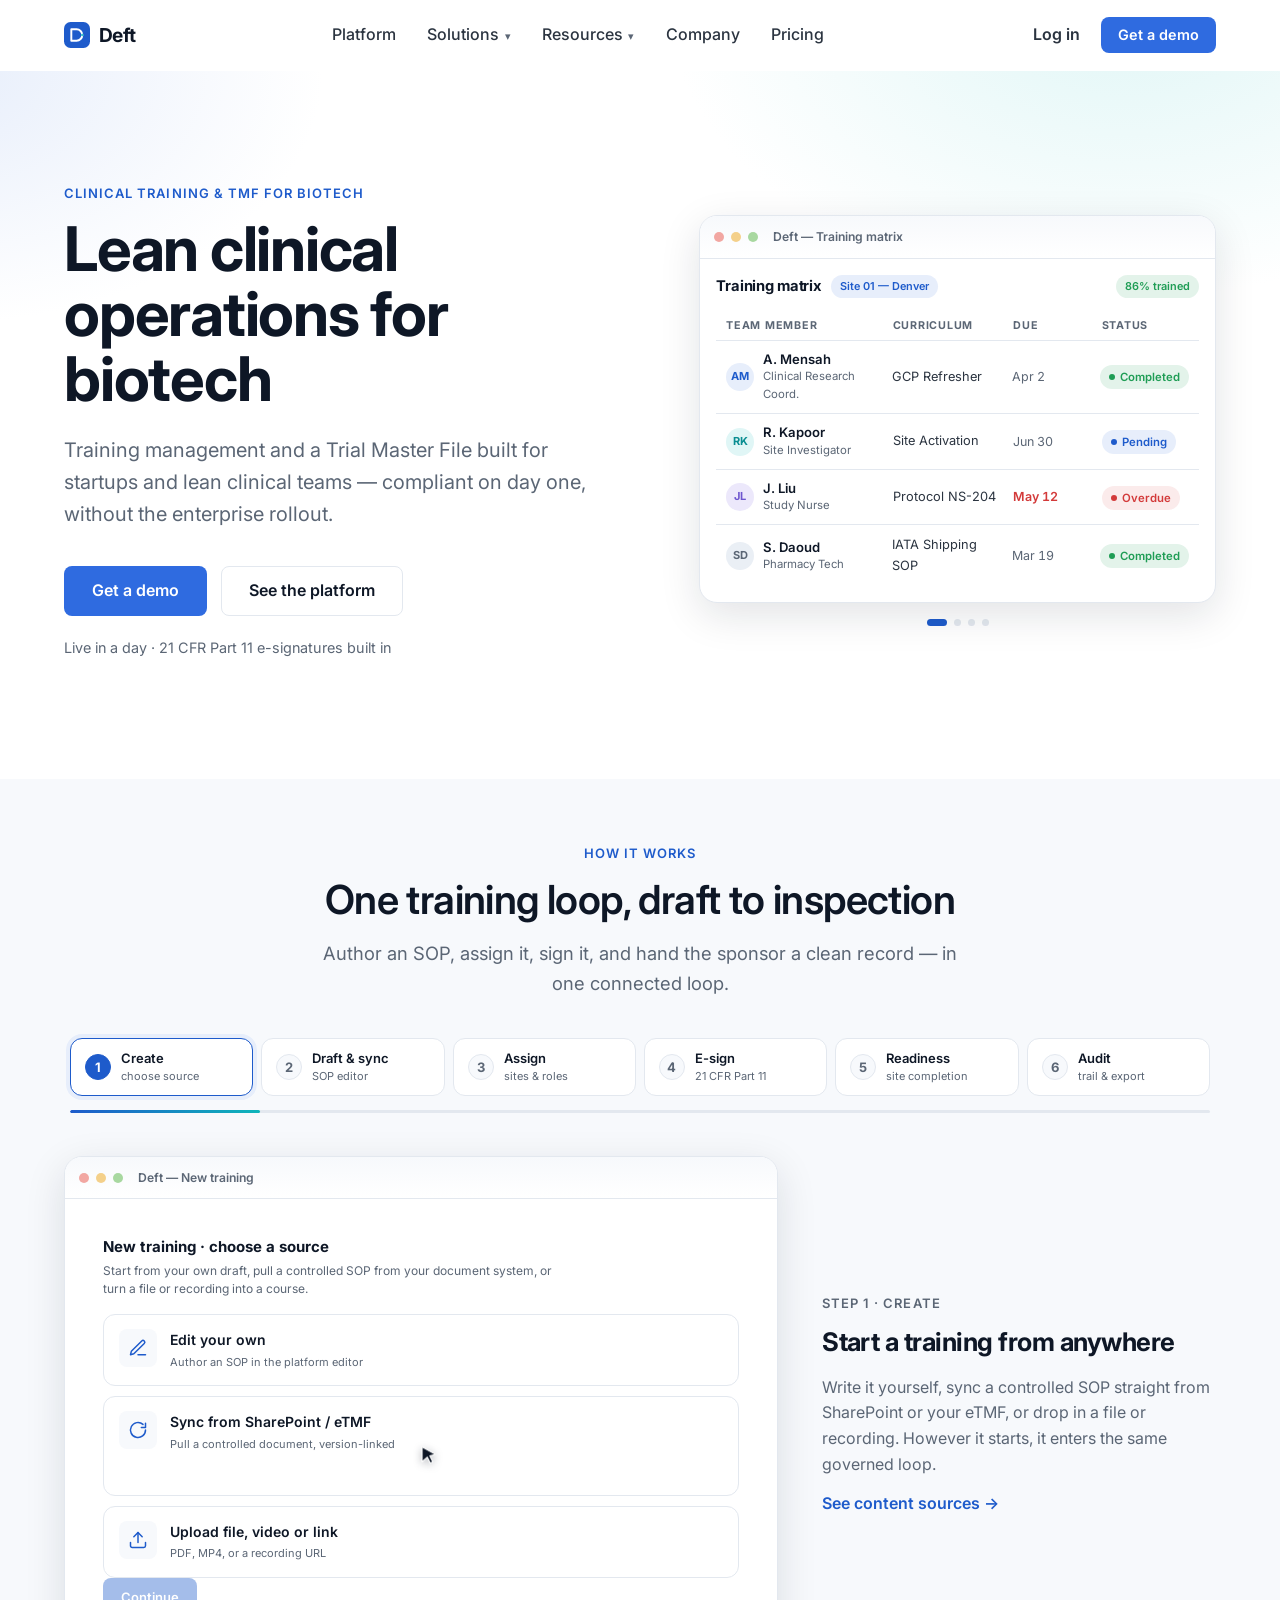
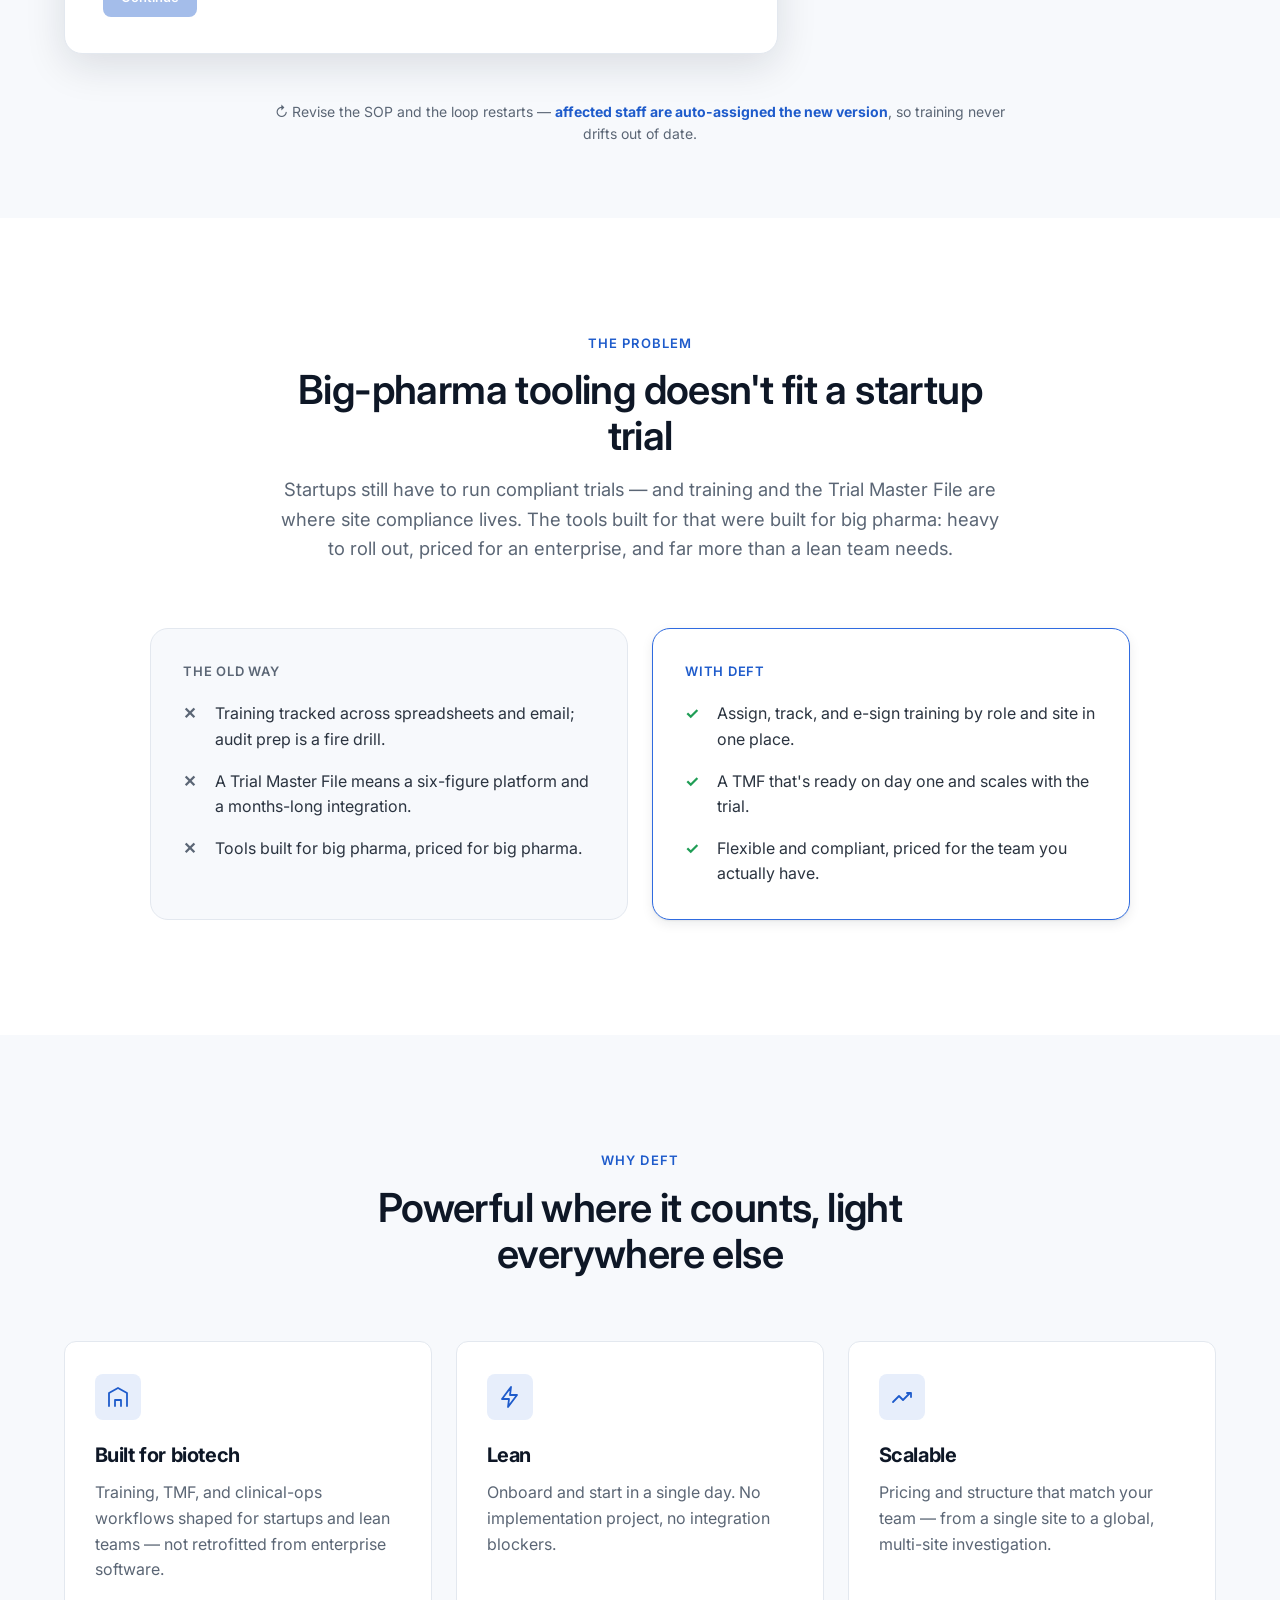
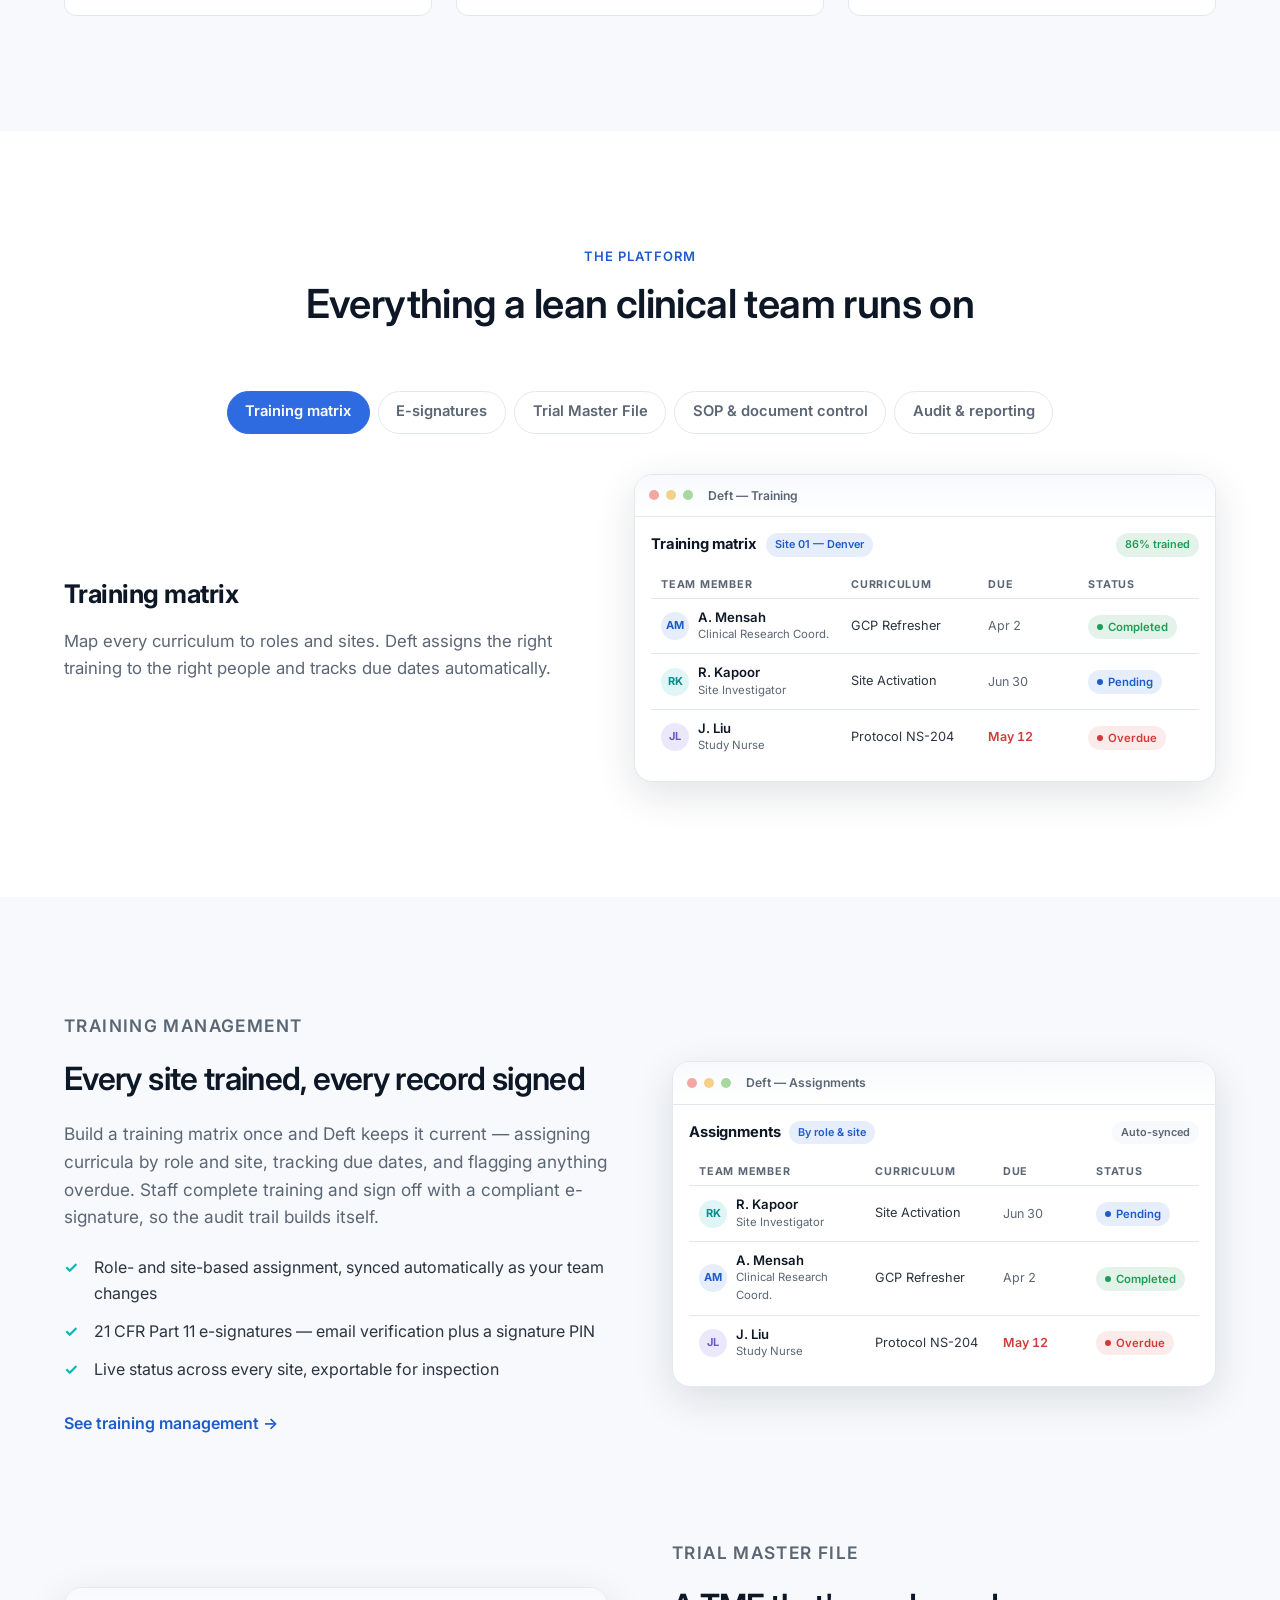
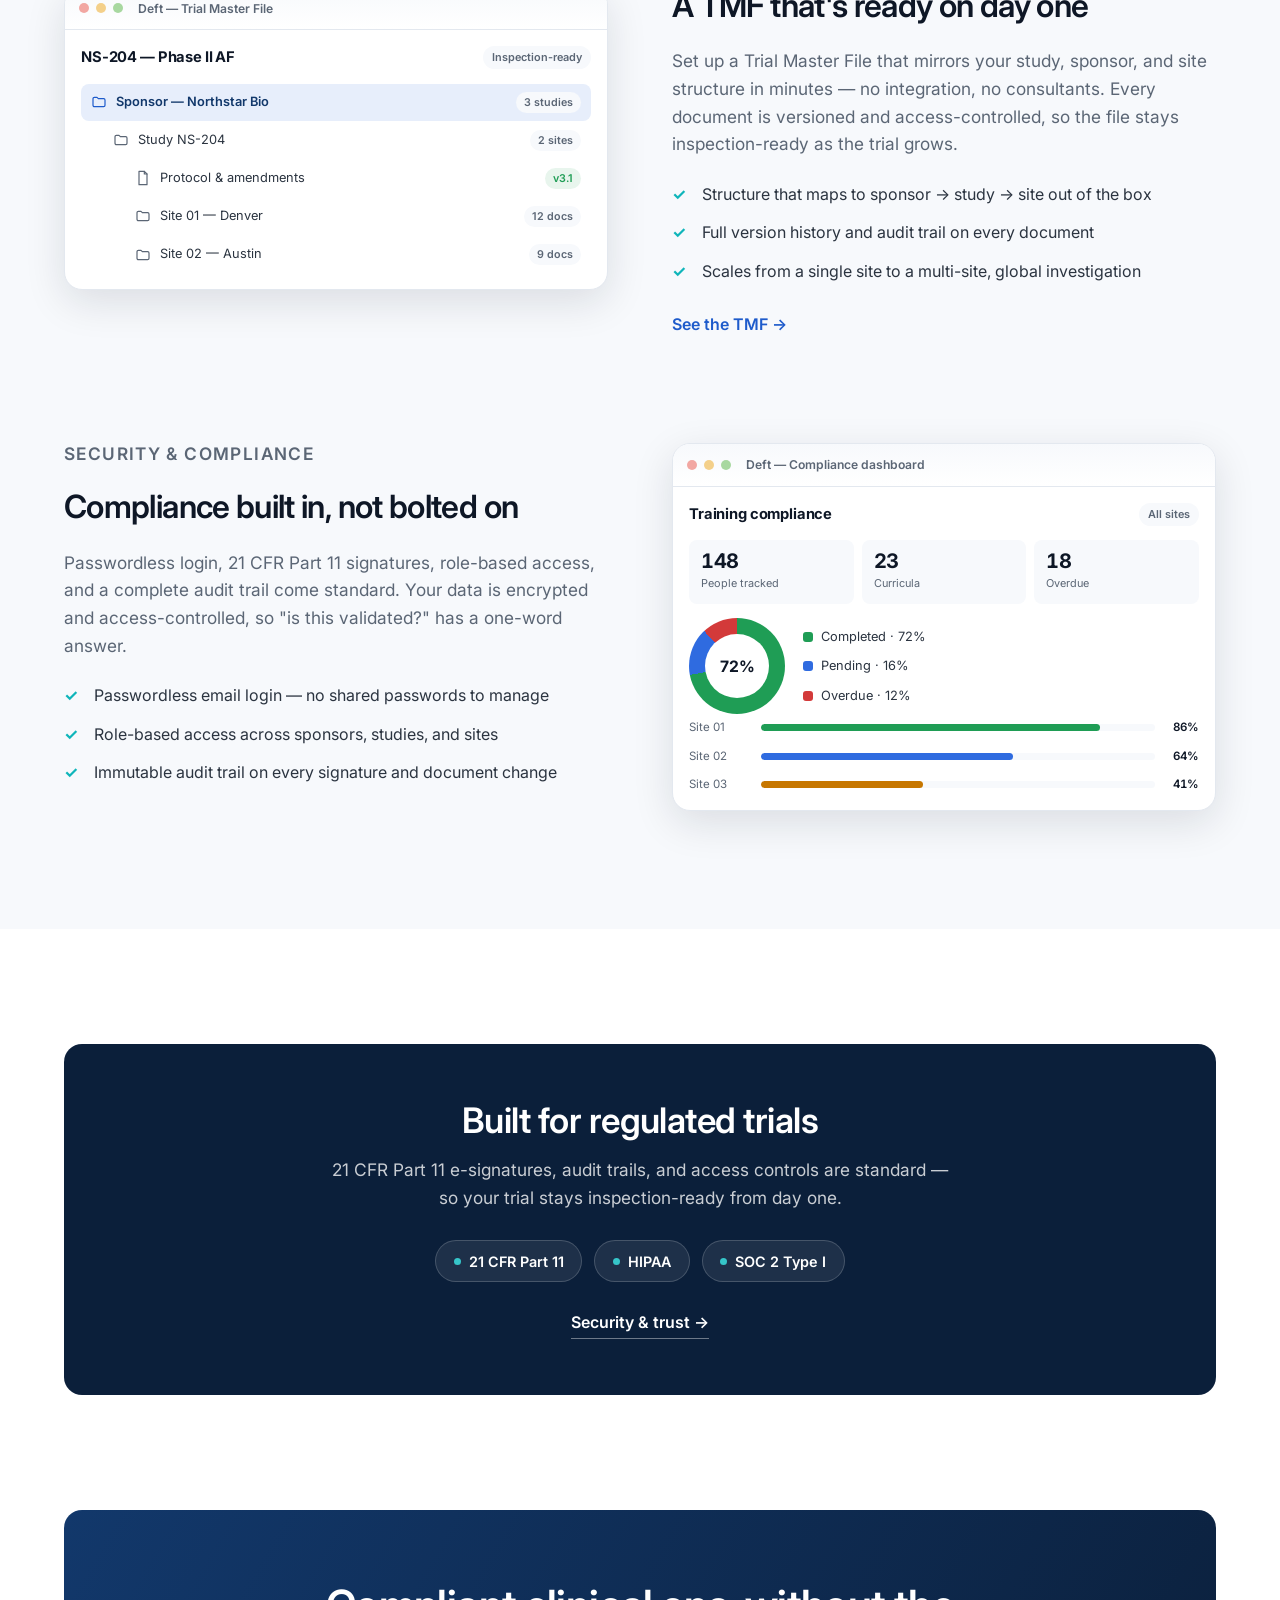
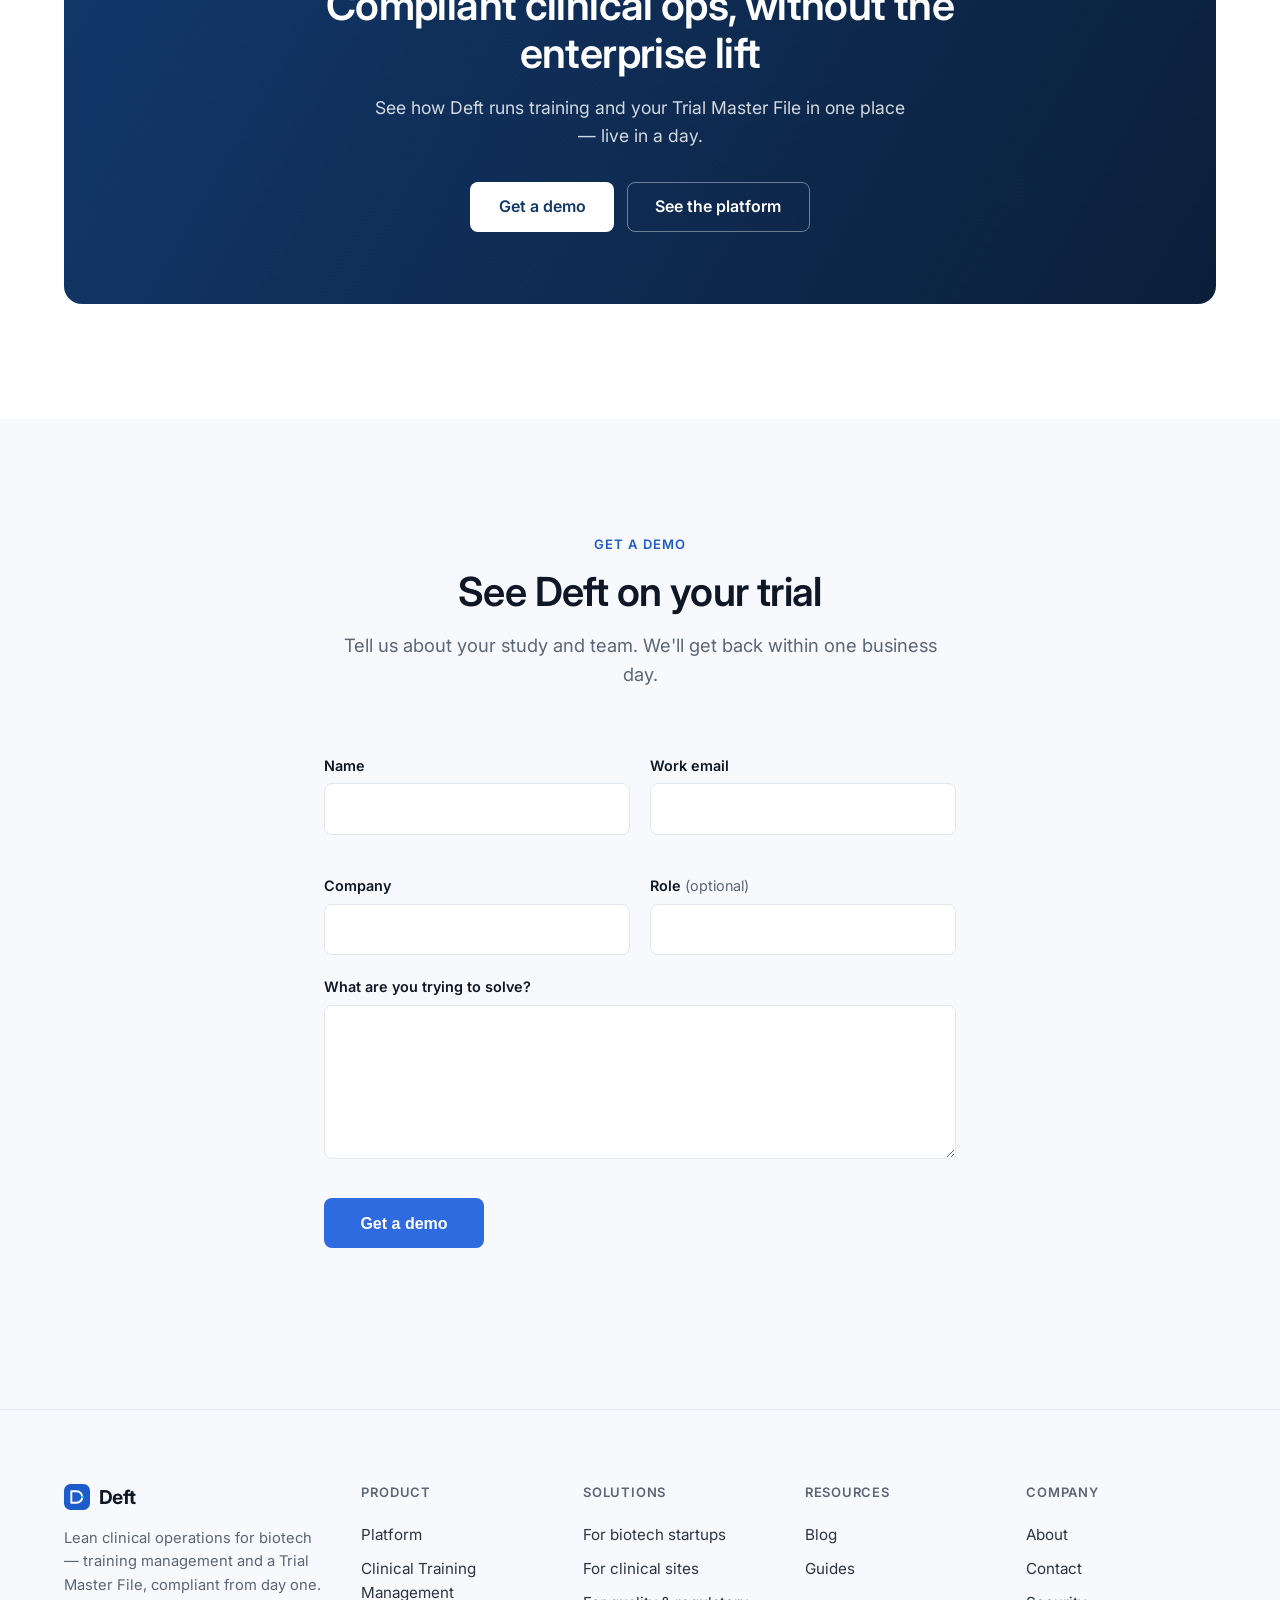
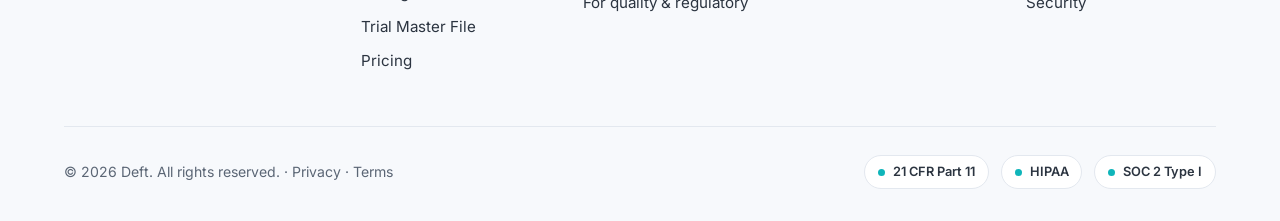
==== commit 8411934f: "Homepage: lead with self-playing platform demo + hero carousel - Replace the stat strip with the 6-s" ====
--- a/index.html
+++ b/index.html
@@ -4,6 +4,15 @@
   <meta charset="UTF-8" />
   <meta name="viewport" content="width=device-width, initial-scale=1.0" />
 
+  <!-- Google tag (gtag.js) -->
+  <script async src="https://www.googletagmanager.com/gtag/js?id=G-5NZDJ428GW"></script>
+  <script>
+    window.dataLayer = window.dataLayer || [];
+    function gtag(){dataLayer.push(arguments);}
+    gtag('js', new Date());
+    gtag('config', 'G-5NZDJ428GW');
+  </script>
+
   <title>Deft — Lean clinical operations for biotech</title>
   <meta name="description" content="Training management and a Trial Master File built for biotech startups and lean clinical teams — compliant on day one, without the enterprise rollout." />
 
@@ -17,7 +26,7 @@
   <link rel="preconnect" href="https://fonts.gstatic.com" crossorigin />
   <link href="https://fonts.googleapis.com/css2?family=Inter:wght@400;500;600;700;800&display=swap" rel="stylesheet" media="print" onload="this.media='all'" />
   <noscript><link href="https://fonts.googleapis.com/css2?family=Inter:wght@400;500;600;700;800&display=swap" rel="stylesheet" /></noscript>
-  <link rel="stylesheet" href="assets/css/styles.css" />
+  <link rel="stylesheet" href="assets/css/styles.css?v=3" />
 </head>
 <body>
   <!-- ===================== NAV ===================== -->
@@ -75,74 +84,496 @@
           </p>
           <div class="hero__cta">
             <a href="#contact" class="btn btn--lg">Get a demo</a>
-            <a href="#explorer" class="btn btn--ghost btn--lg">See the platform</a>
+            <a href="#loop" class="btn btn--ghost btn--lg">See the platform</a>
           </div>
           <p class="hero__note">Live in a day · 21 CFR Part 11 e-signatures built in</p>
         </div>
 
         <div class="hero__visual reveal">
-          <div class="mockup">
-            <div class="mockup__bar"><i></i><i></i><i></i><span>Deft — Training</span></div>
-            <div class="mockup__body">
-              <div class="ui-head">
-                <h5>Training matrix</h5>
-                <span class="ui-chip">Site 01 — Denver</span>
-                <span class="ui-chip ui-chip--ok ui-spacer">86% trained</span>
-              </div>
-              <div class="ui-table">
-                <div class="ui-row ui-row--head"><span>Team member</span><span>Curriculum</span><span>Due</span><span>Status</span></div>
-                <div class="ui-row ui-row--data">
-                  <span class="ui-cell-name"><span class="ui-ava ui-ava--b">AM</span><span><b>A. Mensah</b><small>Clinical Research Coord.</small></span></span>
-                  <span class="ui-cell">GCP Refresher</span>
-                  <span class="ui-due">Apr 2</span>
-                  <span><span class="pill pill--done">Completed</span></span>
-                </div>
-                <div class="ui-row ui-row--data">
-                  <span class="ui-cell-name"><span class="ui-ava ui-ava--t">RK</span><span><b>R. Kapoor</b><small>Site Investigator</small></span></span>
-                  <span class="ui-cell">Site Activation</span>
-                  <span class="ui-due">Jun 30</span>
-                  <span><span class="pill pill--pend">Pending</span></span>
-                </div>
-                <div class="ui-row ui-row--data">
-                  <span class="ui-cell-name"><span class="ui-ava ui-ava--v">JL</span><span><b>J. Liu</b><small>Study Nurse</small></span></span>
-                  <span class="ui-cell">Protocol NS-204</span>
-                  <span class="ui-due is-late">May 12</span>
-                  <span><span class="pill pill--late">Overdue</span></span>
-                </div>
-                <div class="ui-row ui-row--data">
-                  <span class="ui-cell-name"><span class="ui-ava ui-ava--g">SD</span><span><b>S. Daoud</b><small>Pharmacy Tech</small></span></span>
-                  <span class="ui-cell">IATA Shipping SOP</span>
-                  <span class="ui-due">Mar 19</span>
-                  <span><span class="pill pill--done">Completed</span></span>
-                </div>
-              </div>
-            </div>
+          <div class="hero__carousel" id="heroCarousel" aria-label="Product preview">
+            <!-- shot 1: training matrix -->
+            <div class="hero__slide is-active">
+              <div class="mockup">
+                <div class="mockup__bar"><i></i><i></i><i></i><span>Deft — Training matrix</span></div>
+                <div class="mockup__body">
+                  <div class="ui-head">
+                    <h5>Training matrix</h5>
+                    <span class="ui-chip">Site 01 — Denver</span>
+                    <span class="ui-chip ui-chip--ok ui-spacer">86% trained</span>
+                  </div>
+                  <div class="ui-table">
+                    <div class="ui-row ui-row--head"><span>Team member</span><span>Curriculum</span><span>Due</span><span>Status</span></div>
+                    <div class="ui-row ui-row--data">
+                      <span class="ui-cell-name"><span class="ui-ava ui-ava--b">AM</span><span><b>A. Mensah</b><small>Clinical Research Coord.</small></span></span>
+                      <span class="ui-cell">GCP Refresher</span>
+                      <span class="ui-due">Apr 2</span>
+                      <span><span class="pill pill--done">Completed</span></span>
+                    </div>
+                    <div class="ui-row ui-row--data">
+                      <span class="ui-cell-name"><span class="ui-ava ui-ava--t">RK</span><span><b>R. Kapoor</b><small>Site Investigator</small></span></span>
+                      <span class="ui-cell">Site Activation</span>
+                      <span class="ui-due">Jun 30</span>
+                      <span><span class="pill pill--pend">Pending</span></span>
+                    </div>
+                    <div class="ui-row ui-row--data">
+                      <span class="ui-cell-name"><span class="ui-ava ui-ava--v">JL</span><span><b>J. Liu</b><small>Study Nurse</small></span></span>
+                      <span class="ui-cell">Protocol NS-204</span>
+                      <span class="ui-due is-late">May 12</span>
+                      <span><span class="pill pill--late">Overdue</span></span>
+                    </div>
+                    <div class="ui-row ui-row--data">
+                      <span class="ui-cell-name"><span class="ui-ava ui-ava--g">SD</span><span><b>S. Daoud</b><small>Pharmacy Tech</small></span></span>
+                      <span class="ui-cell">IATA Shipping SOP</span>
+                      <span class="ui-due">Mar 19</span>
+                      <span><span class="pill pill--done">Completed</span></span>
+                    </div>
+                  </div>
+                </div>
+              </div>
+            </div>
+
+            <!-- shot 2: readiness dashboard -->
+            <div class="hero__slide">
+              <div class="mockup">
+                <div class="mockup__bar"><i></i><i></i><i></i><span>Deft — Training readiness</span></div>
+                <div class="mockup__body">
+                  <div class="dash">
+                    <div class="dash__head">
+                      <div><h6>Site readiness</h6><small>PROTEUS-2 · GCP Refresher v1.4</small></div>
+                      <span class="dash__chip">Monitoring visit · Jul 8</span>
+                    </div>
+                    <div class="dash__top">
+                      <div class="dash__donut" style="--p:87%"><span>87%</span></div>
+                      <div class="dash__stats">
+                        <div class="dash__stat"><b>38</b><small>staff trained &amp; signed</small></div>
+                        <div class="dash__stat"><b>2</b><small>sites monitoring-ready</small></div>
+                        <div class="dash__stat warn"><b>1</b><small>site at risk before the visit</small></div>
+                      </div>
+                    </div>
+                    <div class="dash__bars">
+                      <div class="dbar"><span class="dbar__lab">SITE-001 · Denver</span><span class="dbar__track"><span class="dbar__fill" style="width:94%"></span></span><span class="dbar__val">94%</span><span class="dbar__status ok">Ready</span></div>
+                      <div class="dbar"><span class="dbar__lab">SITE-002 · Austin</span><span class="dbar__track"><span class="dbar__fill" style="width:88%"></span></span><span class="dbar__val">88%</span><span class="dbar__status ok">Ready</span></div>
+                      <div class="dbar warn"><span class="dbar__lab">SITE-003 · Boston</span><span class="dbar__track"><span class="dbar__fill" style="width:61%"></span></span><span class="dbar__val">61%</span><span class="dbar__status warn">At risk</span></div>
+                    </div>
+                  </div>
+                </div>
+              </div>
+            </div>
+
+            <!-- shot 3: e-signature -->
+            <div class="hero__slide">
+              <div class="mockup">
+                <div class="mockup__bar"><i></i><i></i><i></i><span>Deft — Sign to complete</span></div>
+                <div class="mockup__body">
+                  <div class="ui-sign is-signed">
+                    <div class="ui-sign__head">
+                      <span class="ui-lock"><svg viewBox="0 0 24 24" fill="none" stroke="currentColor" stroke-width="1.9" stroke-linecap="round" stroke-linejoin="round" width="20" height="20"><rect x="4" y="11" width="16" height="9" rx="2"/><path d="M8 11V8a4 4 0 0 1 8 0v3"/></svg></span>
+                      <span><h5>Confirm your e-signature</h5><small>GCP Refresher · SOP-014 v4.0</small></span>
+                    </div>
+                    <div class="ui-field">
+                      <label>Meaning of signature</label>
+                      <div class="ui-select">I completed and understood this training</div>
+                    </div>
+                    <div class="ui-field">
+                      <label>Signature PIN</label>
+                      <div class="ui-pin"><i class="filled">•</i><i class="filled">•</i><i class="filled">•</i><i class="filled">•</i></div>
+                    </div>
+                    <span class="sg-act done">✓ Signed</span>
+                    <div class="ui-signed">
+                      <span class="ui-ava ui-ava--b">AM</span>
+                      <span><b>Amara Mensah</b><small>amara.mensah@deft.com · Jun 24, 2026 14:32 UTC · 10.2.4.8</small></span>
+                    </div>
+                    <p class="ui-stamp">Email-verified + PIN signed · 21 CFR Part 11 audit trail</p>
+                  </div>
+                </div>
+              </div>
+            </div>
+
+            <!-- shot 4: audit trail -->
+            <div class="hero__slide">
+              <div class="mockup">
+                <div class="mockup__bar"><i></i><i></i><i></i><span>Deft — Audit log</span></div>
+                <div class="mockup__body">
+                  <div class="ui-head">
+                    <h5>Audit trail</h5>
+                    <span class="ui-chip ui-chip--soft">CFR Part 11</span>
+                    <span class="ui-chip ui-chip--ok ui-spacer">Export CSV</span>
+                  </div>
+                  <div class="lg">
+                    <div class="lg-row lg-row--head"><span>Timestamp</span><span>User</span><span>Action</span><span>IP</span></div>
+                    <div class="lg-row">
+                      <span class="lg-ts">Jun 24 · 14:32</span>
+                      <span class="lg-user"><b>A. Mensah</b><small>Clinical Research Coord.</small></span>
+                      <span><span class="act act--ok">training_completed</span></span>
+                      <span class="lg-ip">10.2.4.8</span>
+                    </div>
+                    <div class="lg-row">
+                      <span class="lg-ts">Jun 24 · 14:32</span>
+                      <span class="lg-user"><b>A. Mensah</b><small>Clinical Research Coord.</small></span>
+                      <span><span class="act act--info">signature_applied</span></span>
+                      <span class="lg-ip">10.2.4.8</span>
+                    </div>
+                    <div class="lg-row">
+                      <span class="lg-ts">Jun 22 · 09:15</span>
+                      <span class="lg-user"><b>R. Okafor</b><small>Quality Lead</small></span>
+                      <span><span class="act act--info">document_published</span></span>
+                      <span class="lg-ip">10.2.4.2</span>
+                    </div>
+                    <div class="lg-row">
+                      <span class="lg-ts">Jun 20 · 16:40</span>
+                      <span class="lg-user"><b>R. Kapoor</b><small>Site Investigator</small></span>
+                      <span><span class="act act--mut">training_assigned</span></span>
+                      <span class="lg-ip">10.2.4.9</span>
+                    </div>
+                  </div>
+                  <div class="lg-foot"><span class="ok">✓</span> Sponsor QA package · <b>148 records</b> · all signatures verified</div>
+                </div>
+              </div>
+            </div>
+          </div>
+          <div class="hero__dots" id="heroDots" role="tablist" aria-label="Choose preview">
+            <button class="hero__dot is-active" aria-label="Training matrix"></button>
+            <button class="hero__dot" aria-label="Readiness dashboard"></button>
+            <button class="hero__dot" aria-label="E-signature"></button>
+            <button class="hero__dot" aria-label="Audit trail"></button>
           </div>
         </div>
       </div>
     </section>
 
-    <!-- ===================== STAT STRIP ===================== -->
-    <section class="section section--alt">
+    <!-- ===================== PLATFORM WALKTHROUGH (self-playing loop) ===================== -->
+    <section class="section section--alt loop" id="loop">
       <div class="container">
-        <div class="stats reveal">
-          <div class="stat">
-            <div class="stat__num tnum" data-count="1" data-suffix=" day">1 day</div>
-            <div class="stat__label">to onboard a site</div>
-          </div>
-          <div class="stat">
-            <div class="stat__num is-accent">21 CFR<br>Part 11</div>
-            <div class="stat__label">e-signatures &amp; audit trail</div>
-          </div>
-          <div class="stat">
-            <div class="stat__num tnum" data-count="2">2</div>
-            <div class="stat__label">products, one platform</div>
-          </div>
-          <div class="stat">
-            <div class="stat__num tnum" data-count="0">0</div>
-            <div class="stat__label">implementation projects</div>
-          </div>
-        </div>
+        <header class="loop__head reveal">
+          <p class="eyebrow">How it works</p>
+          <h2 class="section__title">One training loop, draft to inspection</h2>
+          <p class="section__lead">Author an SOP, assign it, sign it, and hand the sponsor a clean record — in one connected loop.</p>
+        </header>
+
+        <div class="loop__rail reveal" role="tablist" aria-label="Training loop steps">
+          <button class="loop__step is-active" data-step="0" role="tab" aria-selected="true">
+            <span class="n">1</span><span class="lab"><b>Create</b><small>choose source</small></span>
+          </button>
+          <button class="loop__step" data-step="1" role="tab" aria-selected="false">
+            <span class="n">2</span><span class="lab"><b>Draft &amp; sync</b><small>SOP editor</small></span>
+          </button>
+          <button class="loop__step" data-step="2" role="tab" aria-selected="false">
+            <span class="n">3</span><span class="lab"><b>Assign</b><small>sites &amp; roles</small></span>
+          </button>
+          <button class="loop__step" data-step="3" role="tab" aria-selected="false">
+            <span class="n">4</span><span class="lab"><b>E-sign</b><small>21 CFR Part 11</small></span>
+          </button>
+          <button class="loop__step" data-step="4" role="tab" aria-selected="false">
+            <span class="n">5</span><span class="lab"><b>Readiness</b><small>site completion</small></span>
+          </button>
+          <button class="loop__step" data-step="5" role="tab" aria-selected="false">
+            <span class="n">6</span><span class="lab"><b>Audit</b><small>trail &amp; export</small></span>
+          </button>
+        </div>
+        <div class="loop__track reveal"><div class="loop__fill" id="loopFill"></div></div>
+
+        <div class="loop__stage reveal" id="loopStage">
+          <!-- simulated cursor -->
+          <svg class="loop__cursor" id="loopCursor" viewBox="0 0 24 24" aria-hidden="true">
+            <path d="M5 2.5 18.5 10l-5.7 1.6 3 6-2.6 1.2-3-6L5 17.5z" fill="#0E1726" stroke="#fff" stroke-width="1.1" stroke-linejoin="round"/>
+          </svg>
+
+          <!-- ===== SCENE 0 — CREATE / SOURCE ===== -->
+          <div class="scene is-active" data-scene="0">
+            <div class="mockup">
+              <div class="mockup__bar"><i></i><i></i><i></i><span>Deft — New training</span></div>
+              <div class="mockup__body">
+                <div class="src">
+                  <h6>New training · choose a source</h6>
+                  <p class="src__lead">Start from your own draft, pull a controlled SOP from your document system, or turn a file or recording into a course.</p>
+                  <div class="src__opts">
+                    <div class="src-card" data-src>
+                      <span class="src-ico"><svg viewBox="0 0 24 24" fill="none" stroke="currentColor" stroke-width="1.8" stroke-linecap="round" stroke-linejoin="round"><path d="M12 20h9"/><path d="M16.5 3.5a2.1 2.1 0 0 1 3 3L7 19l-4 1 1-4Z"/></svg></span>
+                      <span class="src-card__main"><span class="src-card__t">Edit your own</span><span class="src-card__d">Author an SOP in the platform editor</span></span>
+                    </div>
+                    <div class="src-card" data-src data-pick>
+                      <span class="src-ico"><svg viewBox="0 0 24 24" fill="none" stroke="currentColor" stroke-width="1.8" stroke-linecap="round" stroke-linejoin="round"><path d="M21 12a9 9 0 1 1-3-6.7"/><path d="M21 4v5h-5"/></svg></span>
+                      <span class="src-card__main"><span class="src-card__t">Sync from SharePoint / eTMF</span><span class="src-card__d">Pull a controlled document, version-linked</span><span class="src-sync" data-syncmsg>✓ Pulled SOP-014 · v1.4 — kept in sync</span></span>
+                    </div>
+                    <div class="src-card" data-src>
+                      <span class="src-ico"><svg viewBox="0 0 24 24" fill="none" stroke="currentColor" stroke-width="1.8" stroke-linecap="round" stroke-linejoin="round"><path d="M21 15v4a2 2 0 0 1-2 2H5a2 2 0 0 1-2-2v-4"/><path d="M17 8l-5-5-5 5"/><path d="M12 3v12"/></svg></span>
+                      <span class="src-card__main"><span class="src-card__t">Upload file, video or link</span><span class="src-card__d">PDF, MP4, or a recording URL</span></span>
+                    </div>
+                  </div>
+                  <span class="src__next" data-target>Continue</span>
+                </div>
+              </div>
+            </div>
+            <div class="loop__caption">
+              <p class="eyebrow">Step 1 · Create</p>
+              <h3>Start a training from anywhere</h3>
+              <p>Write it yourself, sync a controlled SOP straight from SharePoint or your eTMF, or drop in a file or recording. However it starts, it enters the same governed loop.</p>
+              <a class="tlink" href="#loop">See content sources →</a>
+            </div>
+          </div>
+
+          <!-- ===== SCENE 1 — EDITOR ===== -->
+          <div class="scene" data-scene="1">
+            <div class="mockup">
+              <div class="mockup__bar"><i></i><i></i><i></i><span>Deft — SOP-014 · Sample handling</span></div>
+              <div class="ed-bar">
+                <div class="ed-steps">
+                  <span class="ed-step cur"><b>Draft</b><small>editing</small></span>
+                  <span class="ed-step"><b>Pending approval</b><small>awaiting reviewer</small></span>
+                  <span class="ed-step"><b>Approved</b><small>ready to publish</small></span>
+                  <span class="ed-step"><b>Published</b><small>v—</small></span>
+                </div>
+                <span class="ed-save" id="edSave"><span class="s-ing">Saving…</span><span class="s-ed">✓ Saved just now</span></span>
+                <span class="ed-act" data-target>Submit for approval</span>
+              </div>
+              <div class="ed-grid">
+                <div class="ed-doc">
+                  <h6>Sample Handling &amp; Storage</h6>
+                  <div class="ed-meta">SOP-014 · Linked curriculum: GCP Refresher</div>
+                  <p>Biological samples must be processed within 30 minutes of collection. Centrifuge at 1,500 × g for 10 minutes at 4 °C, then aliquot into pre-labeled cryovials.</p>
+                  <p>Aliquots are <mark data-mark>stored at <span data-temp>−80 °C</span> within two hours of collection</mark> and logged in the sample manifest before transfer.</p>
+                </div>
+                <div class="ed-rail">
+                  <h6>Discussion <span class="c" data-disc>2</span></h6>
+                  <div class="ed-cmt" data-cmt>
+                    <div class="q">“…stored at −80 °C within two hours…”</div>
+                    <div class="who"><span class="ui-ava ui-ava--t">RO</span><span><b>R. Okafor</b><br><small>Quality Lead · 2h</small></span></div>
+                    <div class="txt">Should this match the kit manual (−70 °C)?</div>
+                    <div class="ed-cmt__act"><span class="ed-resolve" data-resolve>Accept &amp; resolve</span></div>
+                    <div class="ed-cmt__done">✓ Resolved · now −70 °C</div>
+                  </div>
+                </div>
+              </div>
+            </div>
+            <div class="loop__caption">
+              <p class="eyebrow">Step 2 · Draft &amp; sync</p>
+              <h3>Author SOPs right in the platform</h3>
+              <p>Write and revise SOPs in the editor — autosave, version control, inline review comments, and a Draft → Approved → Published trail, all built in.</p>
+              <a class="tlink" href="#loop">See document control →</a>
+            </div>
+          </div>
+
+          <!-- ===== SCENE 2 — ASSIGN ===== -->
+          <div class="scene" data-scene="2">
+            <div class="mockup">
+              <div class="mockup__bar"><i></i><i></i><i></i><span>Deft — Assign training</span></div>
+              <div class="mockup__body" style="padding:0">
+                <div class="asg">
+                  <div class="asg__form">
+                    <h6>Assign · GCP Refresher</h6>
+
+                    <div class="asg__field">
+                      <div class="asg__lab">Study</div>
+                      <div class="asg__dd" id="asgDD">
+                        <div class="asg__dd-cur" data-dd><span class="asg__dd-ph">Select a study…</span></div>
+                        <div class="asg__dd-menu">
+                          <div class="asg__dd-opt" data-study="PROTEUS-2"><b>PROTEUS-2</b> <small>Phase III · 6 sites</small></div>
+                          <div class="asg__dd-opt" data-study="HELIOS-1"><b>HELIOS-1</b> <small>Phase II · 3 sites</small></div>
+                          <div class="asg__dd-opt" data-study="ORION-4"><b>ORION-4</b> <small>Phase III · 9 sites</small></div>
+                        </div>
+                      </div>
+                    </div>
+
+                    <div class="asg__field">
+                      <div class="asg__lab">Sites</div>
+                      <div class="asg__sites">
+                        <div class="site-card is-off" data-site><span class="chk">✓</span><span class="site-card__main"><span class="site-card__id">SITE-001 · Denver</span><span class="site-card__meta">PI: Okafor · 14 staff</span></span></div>
+                        <div class="site-card is-off" data-site><span class="chk">✓</span><span class="site-card__main"><span class="site-card__id">SITE-002 · Austin</span><span class="site-card__meta">PI: Reyes · 9 staff</span></span></div>
+                        <div class="site-card is-off" data-site><span class="chk">✓</span><span class="site-card__main"><span class="site-card__id">SITE-003 · Boston</span><span class="site-card__meta">PI: Nyong · 11 staff</span></span></div>
+                        <div class="site-card is-off"><span class="chk">✓</span><span class="site-card__main"><span class="site-card__id">SITE-004 · Seattle</span><span class="site-card__meta">PI: Park · 6 staff</span></span></div>
+                      </div>
+                    </div>
+
+                    <div class="asg__field">
+                      <div class="asg__lab">Roles</div>
+                      <div class="asg__roles">
+                        <span class="role-chip" data-role data-add="3">Investigator <small>INV</small></span>
+                        <span class="role-chip" data-role data-add="12">Clinical Research Coord. <small>CRC</small></span>
+                        <span class="role-chip" data-role data-add="18">Study Nurse <small>RN</small></span>
+                        <span class="role-chip">Pharmacy <small>PHM</small></span>
+                      </div>
+                    </div>
+
+                    <div class="asg__field">
+                      <div class="asg__lab">Due date</div>
+                      <div class="asg__due">
+                        <span class="due-opt" data-due>14 days</span>
+                        <span class="due-opt" data-due data-due-pick>30 days</span>
+                        <span class="due-opt" data-due>60 days</span>
+                        <span class="due-date" data-due-date>· complete by Jul 25, 2026</span>
+                      </div>
+                    </div>
+                  </div>
+
+                  <div class="asg__people">
+                    <div class="asg__people-head">
+                      <span>Will be enrolled</span>
+                      <span class="asg__count" id="asgCount">0<small>people</small></span>
+                    </div>
+                    <div class="asg__list" id="asgList">
+                      <div class="asg__empty" data-empty>Pick a study, sites &amp; roles to resolve people.</div>
+                      <div class="asg__row" data-when="0"><span class="ui-ava ui-ava--b">AO</span><span class="asg__row-main"><b>Dr. Amara Okafor</b><small>Investigator · Denver</small></span></div>
+                      <div class="asg__row" data-when="1"><span class="ui-ava ui-ava--t">LR</span><span class="asg__row-main"><b>Lena Reyes</b><small>CRC · Austin</small></span></div>
+                      <div class="asg__row" data-when="1"><span class="ui-ava ui-ava--g">JP</span><span class="asg__row-main"><b>James Park</b><small>CRC · Boston</small></span></div>
+                      <div class="asg__row" data-when="2"><span class="ui-ava ui-ava--v">PS</span><span class="asg__row-main"><b>Priya Shah</b><small>Study Nurse · Denver</small></span></div>
+                      <div class="asg__row" data-when="2"><span class="ui-ava ui-ava--b">TB</span><span class="asg__row-main"><b>Tom Becker</b><small>Study Nurse · Austin</small></span></div>
+                      <div class="asg__more" data-more>+28 more matched by role</div>
+                      <div class="asg__row" data-oneoff><span class="ui-ava ui-ava--t">MG</span><span class="asg__row-main"><b>Maria Gomez</b><small>Independent Auditor</small></span><span class="asg__tag">added</span></div>
+                    </div>
+                    <div class="asg__add" data-addbtn>+ Add individual…</div>
+                  </div>
+
+                  <div class="asg__bar"><span class="asg__save" data-target>Save assignments</span></div>
+                </div>
+              </div>
+            </div>
+            <div class="loop__caption">
+              <p class="eyebrow">Step 3 · Assign</p>
+              <h3>Assign by study, site and role — not by hand</h3>
+              <p>Pick a study, its sites, and the roles that apply. Deft resolves the exact people in real time, and you can drop in individuals as one-offs. Everyone who matches is enrolled automatically and stays in sync as your team changes.</p>
+              <a class="tlink" href="#loop">See the training matrix →</a>
+            </div>
+          </div>
+
+          <!-- ===== SCENE 3 — E-SIGN ===== -->
+          <div class="scene" data-scene="3">
+            <div class="mockup">
+              <div class="mockup__bar"><i></i><i></i><i></i><span>Deft — Sign to complete</span></div>
+              <div class="mockup__body">
+                <div class="ui-sign" id="signCard">
+                  <div class="ui-sign__head">
+                    <span class="ui-lock"><svg viewBox="0 0 24 24" fill="none" stroke="currentColor" stroke-width="1.9" stroke-linecap="round" stroke-linejoin="round" width="20" height="20"><rect x="4" y="11" width="16" height="9" rx="2"/><path d="M8 11V8a4 4 0 0 1 8 0v3"/></svg></span>
+                    <span><h5>Confirm your e-signature</h5><small>GCP Refresher · SOP-014 v4.0</small></span>
+                  </div>
+                  <div class="ui-field">
+                    <label>Meaning of signature</label>
+                    <div class="ui-select">I completed and understood this training</div>
+                  </div>
+                  <div class="ui-field">
+                    <label>Signature PIN</label>
+                    <div class="ui-pin"><i data-pin>·</i><i data-pin>·</i><i data-pin>·</i><i data-pin>·</i></div>
+                  </div>
+                  <span class="sg-act" data-target>Sign &amp; complete</span>
+                  <div class="ui-signed">
+                    <span class="ui-ava ui-ava--b">AM</span>
+                    <span><b>Amara Mensah</b><small>amara.mensah@deft.com · Jun 24, 2026 14:32 UTC · 10.2.4.8</small></span>
+                  </div>
+                  <p class="ui-stamp">Email-verified + PIN signed · 21 CFR Part 11 audit trail</p>
+                </div>
+              </div>
+            </div>
+            <div class="loop__caption">
+              <p class="eyebrow">Step 4 · E-sign</p>
+              <h3>21 CFR Part 11 signatures, built in</h3>
+              <p>Staff complete training and sign off with a compliant e-signature — email-verified, PIN-confirmed, and timestamped. The meaning of every signature is captured.</p>
+              <a class="tlink" href="#loop">See e-signatures →</a>
+            </div>
+          </div>
+
+          <!-- ===== SCENE 4 — READINESS DASHBOARD ===== -->
+          <div class="scene" data-scene="4">
+            <div class="mockup">
+              <div class="mockup__bar"><i></i><i></i><i></i><span>Deft — Training readiness</span></div>
+              <div class="mockup__body">
+                <div class="dash">
+                  <div class="dash__head">
+                    <div><h6>Site readiness</h6><small>PROTEUS-2 · GCP Refresher v1.4</small></div>
+                    <span class="dash__chip">Monitoring visit · Jul 8</span>
+                  </div>
+                  <div class="dash__top">
+                    <div class="dash__donut" id="dashDonut"><span data-donut>0%</span></div>
+                    <div class="dash__stats">
+                      <div class="dash__stat"><b data-stat="trained">0</b><small>staff trained &amp; signed</small></div>
+                      <div class="dash__stat"><b data-stat="sites">0</b><small>sites monitoring-ready</small></div>
+                      <div class="dash__stat warn"><b data-stat="risk">0</b><small>site at risk before the visit</small></div>
+                    </div>
+                  </div>
+                  <div class="dash__bars">
+                    <div class="dbar" data-dbar><span class="dbar__lab">SITE-001 · Denver</span><span class="dbar__track"><span class="dbar__fill" data-fill="94"></span></span><span class="dbar__val" data-pct>0%</span><span class="dbar__status ok">Ready</span></div>
+                    <div class="dbar" data-dbar><span class="dbar__lab">SITE-002 · Austin</span><span class="dbar__track"><span class="dbar__fill" data-fill="88"></span></span><span class="dbar__val" data-pct>0%</span><span class="dbar__status ok">Ready</span></div>
+                    <div class="dbar warn is-risk" data-dbar data-drill><span class="dbar__lab">SITE-003 · Boston</span><span class="dbar__track"><span class="dbar__fill" data-fill="61"></span></span><span class="dbar__val" data-pct>0%</span><span class="dbar__status warn">At risk</span></div>
+                  </div>
+
+                  <div class="drill" data-drill-panel>
+                    <div class="drill__head">
+                      <span class="drill__title">SITE-003 · Boston — <b>4 staff overdue</b></span>
+                      <span class="drill__hint">Click a site to drill in</span>
+                    </div>
+                    <div class="drill__table">
+                      <div class="drill__row drill__row--head"><span>Person</span><span>Overdue training</span><span>Late</span><span></span></div>
+                      <div class="drill__row" data-late><span class="drill__who"><span class="ui-ava ui-ava--v">SL</span><span><b>Sarah Lindqvist</b><small>Study Nurse</small></span></span><span class="drill__trn">GCP Refresher v1.4</span><span class="drill__late">12d</span><span class="remind" data-remind>Remind</span></div>
+                      <div class="drill__row" data-late><span class="drill__who"><span class="ui-ava ui-ava--b">MW</span><span><b>Marcus Webb</b><small>Clinical Research Coord.</small></span></span><span class="drill__trn">GCP Refresher v1.4</span><span class="drill__late">9d</span><span class="remind" data-remind>Remind</span></div>
+                      <div class="drill__row" data-late><span class="drill__who"><span class="ui-ava ui-ava--t">PN</span><span><b>Dr. Priya Nair</b><small>Sub-Investigator</small></span></span><span class="drill__trn">GCP Refresher v1.4</span><span class="drill__late">5d</span><span class="remind" data-remind>Remind</span></div>
+                      <div class="drill__row" data-late><span class="drill__who"><span class="ui-ava ui-ava--g">TF</span><span><b>Tomás Ferreira</b><small>Study Nurse</small></span></span><span class="drill__trn">GCP Refresher v1.4</span><span class="drill__late">3d</span><span class="remind" data-remind>Remind</span></div>
+                    </div>
+                    <div class="drill__foot">
+                      <span class="drill__act drill__act--ghost" data-remind-all>Send reminder to all 4</span>
+                      <span class="drill__act drill__act--primary" data-target>Generate site visit report</span>
+                    </div>
+                  </div>
+                </div>
+              </div>
+            </div>
+            <div class="loop__caption">
+              <p class="eyebrow">Step 5 · Readiness</p>
+              <h3>Know you're inspection-ready, site by site</h3>
+              <p>A live read on completion across every site, so you spot the gap before the sponsor's monitor does. Drill in, nudge the stragglers, and generate the visit pack in a click.</p>
+              <a class="tlink" href="#loop">See reporting →</a>
+            </div>
+          </div>
+
+          <!-- ===== SCENE 5 — AUDIT TRAIL ===== -->
+          <div class="scene" data-scene="5">
+            <div class="mockup">
+              <div class="mockup__bar"><i></i><i></i><i></i><span>Deft — Audit log</span></div>
+              <div class="mockup__body">
+                <div class="ui-head">
+                  <h5>Audit trail</h5>
+                  <span class="ui-chip ui-chip--soft">CFR Part 11</span>
+                  <span class="ui-chip ui-chip--ok ui-spacer lg-export" data-target>Export CSV</span>
+                </div>
+                <div class="lg">
+                  <div class="lg-row lg-row--head"><span>Timestamp</span><span>User</span><span>Action</span><span>IP</span></div>
+                  <div class="lg-row" data-row>
+                    <span class="lg-ts">Jun 24 · 14:32</span>
+                    <span class="lg-user"><b>A. Mensah</b><small>Clinical Research Coord.</small></span>
+                    <span><span class="act act--ok">training_completed</span></span>
+                    <span class="lg-ip">10.2.4.8</span>
+                  </div>
+                  <div class="lg-row" data-row>
+                    <span class="lg-ts">Jun 24 · 14:32</span>
+                    <span class="lg-user"><b>A. Mensah</b><small>Clinical Research Coord.</small></span>
+                    <span><span class="act act--info">signature_applied</span></span>
+                    <span class="lg-ip">10.2.4.8</span>
+                  </div>
+                  <div class="lg-row" data-row>
+                    <span class="lg-ts">Jun 22 · 09:15</span>
+                    <span class="lg-user"><b>R. Okafor</b><small>Quality Lead</small></span>
+                    <span><span class="act act--info">document_published</span></span>
+                    <span class="lg-ip">10.2.4.2</span>
+                  </div>
+                  <div class="lg-row" data-row>
+                    <span class="lg-ts">Jun 20 · 16:40</span>
+                    <span class="lg-user"><b>R. Kapoor</b><small>Site Investigator</small></span>
+                    <span><span class="act act--mut">training_assigned</span></span>
+                    <span class="lg-ip">10.2.4.9</span>
+                  </div>
+                </div>
+                <div class="lg-foot"><span class="ok">✓</span> Sponsor QA package · <b>148 records</b> · all signatures verified
+                  <span class="lg-toast" id="lgToast">Exported ✓</span>
+                </div>
+              </div>
+            </div>
+            <div class="loop__caption">
+              <p class="eyebrow">Step 6 · Audit</p>
+              <h3>Every action, on the record</h3>
+              <p>Behind the dashboard sits the proof: every draft, assignment, and signature logged automatically. Export a clean CFR Part 11 trail — or the full QA package — for the sponsor in one click.</p>
+              <a class="tlink" href="#loop">See audit &amp; reporting →</a>
+            </div>
+          </div>
+        </div>
+
+        <p class="loop__loopback reveal">↻ Revise the SOP and the loop restarts — <b>affected staff are auto-assigned the new version</b>, so training never drifts out of date.</p>
       </div>
     </section>
 
@@ -702,6 +1133,6 @@
     </div>
   </footer>
 
-  <script src="assets/js/main.js" defer></script>
+  <script src="assets/js/main.js?v=3" defer></script>
 </body>
 </html>
--- a/assets/css/styles.css
+++ b/assets/css/styles.css
@@ -647,3 +647,324 @@
 
 @media (max-width: 900px) { .post-list { grid-template-columns: repeat(2, 1fr); } }
 @media (max-width: 560px) { .post-list { grid-template-columns: 1fr; } }
+
+/* =========================================================
+   PRICING — per-site-study rate table + calculator
+   ========================================================= */
+.rate-grid { display: grid; grid-template-columns: 1fr 1fr; gap: clamp(1.5rem, 4vw, 3rem); align-items: center; max-width: 980px; margin: 0 auto; }
+.rate-card { background: #fff; border: 1px solid var(--border); border-radius: var(--r-lg); padding: 1.75rem; }
+.rate-card h3 { font-size: 1.05rem; color: var(--ink); margin-bottom: 1rem; }
+.rate-table { width: 100%; border-collapse: collapse; }
+.rate-table th, .rate-table td { padding: .8rem .2rem; border-bottom: 1px solid var(--border); font-size: 1rem; text-align: left; }
+.rate-table tbody tr:last-child th, .rate-table tbody tr:last-child td { border-bottom: 0; }
+.rate-table thead th { font-size: .7rem; text-transform: uppercase; letter-spacing: .05em; color: var(--text-muted); font-weight: 700; }
+.rate-table tbody th { font-weight: 600; color: var(--ink); }
+.rate-table tbody td { color: var(--primary-600); font-weight: 700; font-variant-numeric: tabular-nums; text-align: right; }
+.rate-card__note { margin-top: 1rem; font-size: .82rem; color: var(--text-muted); }
+
+.calc { background: var(--primary-900); color: #fff; border-radius: var(--r-lg); padding: clamp(1.5rem, 3vw, 2.25rem); }
+.calc__label { font-weight: 600; font-size: .95rem; display: block; margin-bottom: 1rem; }
+.calc__row { display: flex; align-items: center; gap: 1rem; }
+.calc__row input[type="range"] { flex: 1; accent-color: var(--accent-400); }
+.calc__num { display: flex; align-items: center; gap: .5rem; font-size: .85rem; color: rgba(255,255,255,.7); }
+.calc__num input { width: 76px; padding: .5rem; border: 1px solid rgba(255,255,255,.2); background: rgba(255,255,255,.08); color: #fff; border-radius: var(--r-sm); font: inherit; text-align: center; font-variant-numeric: tabular-nums; }
+.calc__out { margin-top: 1.6rem; padding-top: 1.4rem; border-top: 1px solid rgba(255,255,255,.15); }
+.calc__total { font-size: 2.2rem; font-weight: 700; letter-spacing: -.02em; font-variant-numeric: tabular-nums; line-height: 1; }
+.calc__total span { font-size: .95rem; font-weight: 500; color: rgba(255,255,255,.65); letter-spacing: 0; }
+.calc__eff { margin-top: .5rem; font-size: .9rem; color: var(--accent-400); font-weight: 600; }
+.calc__note { margin-top: 1.1rem; font-size: .78rem; color: rgba(255,255,255,.6); }
+.calc__note a { color: rgba(255,255,255,.85); text-decoration: underline; }
+
+@media (max-width: 860px) { .rate-grid { grid-template-columns: 1fr; } }
+
+/* ============================================================
+   HERO CAROUSEL — auto-rotating product shots in the hero visual
+   ============================================================ */
+.hero__carousel { position: relative; }
+.hero__slide { position: absolute; inset: 0; opacity: 0; transform: translateY(10px) scale(.99); pointer-events: none; transition: opacity .6s ease, transform .6s cubic-bezier(.4,0,.2,1); }
+.hero__slide.is-active { position: relative; opacity: 1; transform: none; pointer-events: auto; }
+.hero__dots { display: flex; justify-content: center; gap: 7px; margin-top: 16px; }
+.hero__dot { width: 7px; height: 7px; border-radius: 50%; background: var(--border); border: 0; padding: 0; cursor: pointer; transition: background .25s, width .25s; }
+.hero__dot.is-active { width: 20px; border-radius: 999px; background: var(--primary-600); }
+/* compact static dashboard/audit snapshots reused inside the hero carousel */
+.hero__carousel .dash { padding: 14px 16px; }
+.hero__carousel .dash__top { margin-bottom: 14px; }
+.hero__carousel .lg-row { grid-template-columns: 84px 1.3fr 1.1fr 72px; }
+
+/* ============================================================
+   TRAINING LOOP — self-playing product walkthrough
+   ============================================================ */
+.loop { padding: 64px 0 72px; }
+.loop__head { text-align: center; max-width: 640px; margin: 0 auto 40px; }
+
+/* --- step rail --- */
+.loop__rail { display: flex; align-items: stretch; gap: 8px; max-width: 1140px; margin: 0 auto 14px; }
+.loop__step {
+  flex: 1; display: flex; align-items: center; gap: 10px; padding: 12px 14px;
+  background: var(--white); border: 1px solid var(--border); border-radius: var(--r-md);
+  cursor: pointer; text-align: left; font-family: inherit;
+  transition: border-color .3s, box-shadow .3s, transform .2s;
+}
+.loop__step:hover { transform: translateY(-1px); }
+.loop__step .n {
+  flex: none; width: 26px; height: 26px; border-radius: 50%; display: grid; place-items: center;
+  font-size: .8125rem; font-weight: 700; background: var(--bg-subtle); color: var(--text-muted);
+  border: 1px solid var(--border); transition: background .3s, color .3s, border-color .3s;
+}
+.loop__step .lab { line-height: 1.2; }
+.loop__step .lab b { display: block; font-size: .8125rem; color: var(--ink); font-weight: 600; }
+.loop__step .lab small { font-size: .6875rem; color: var(--text-muted); }
+.loop__step.is-active { border-color: var(--primary-600); box-shadow: 0 0 0 4px var(--primary-100); }
+.loop__step.is-active .n { background: var(--primary-600); color: #fff; border-color: var(--primary-600); }
+.loop__step.is-done .n { background: var(--success); color: #fff; border-color: var(--success); }
+
+.loop__track { max-width: 1140px; margin: 0 auto 32px; height: 3px; background: var(--border); border-radius: 999px; overflow: hidden; }
+.loop__fill { height: 100%; background: linear-gradient(90deg, var(--primary-600), var(--accent-500)); border-radius: 999px; transition: width .55s cubic-bezier(.4,0,.2,1); width: 25%; }
+
+/* --- stage: scenes cross-fade; height animates between them --- */
+.loop__stage { position: relative; max-width: var(--maxw); margin: 0 auto; min-height: 520px; transition: height .55s cubic-bezier(.4,0,.2,1); }
+.scene {
+  position: absolute; inset: 0; display: grid; grid-template-columns: 1.45fr .8fr; gap: 44px; align-items: center;
+  opacity: 0; transform: translateY(16px) scale(.985); pointer-events: none;
+  transition: opacity .5s ease, transform .55s cubic-bezier(.4,0,.2,1);
+}
+.scene.is-active { opacity: 1; transform: none; pointer-events: auto; }
+/* product window: a consistently TALL app viewport whose body fills the height */
+.scene .mockup { min-height: 480px; display: flex; flex-direction: column; }
+.scene .mockup__body { flex: 1 1 auto; display: flex; flex-direction: column; }
+.scene .ed-grid { flex: 1 1 auto; }                               /* editor: doc area fills */
+.scene .asg { flex: 1 1 auto; grid-template-rows: 1fr auto; }     /* assign: content fills, save bar pinned bottom */
+.scene .lg { flex: 1 1 auto; }                                    /* audit: table fills */
+.scene[data-scene="3"] .mockup__body { justify-content: center; } /* e-sign card sits centered in the taller window */
+.loop__caption .eyebrow { margin-bottom: 8px; }
+.loop__caption h3 { font-size: 1.6rem; margin-bottom: 12px; }
+.loop__caption p { color: var(--text-muted); line-height: 1.6; }
+.loop__caption .tlink { display: inline-block; margin-top: 14px; color: var(--primary-600); font-weight: 600; text-decoration: none; }
+.loop__loopback { text-align: center; max-width: 760px; margin: 36px auto 0; color: var(--text-muted); font-size: .875rem; }
+.loop__loopback b { color: var(--primary-600); }
+
+/* --- simulated cursor --- */
+.loop__cursor {
+  position: absolute; left: 0; top: 0; width: 24px; height: 24px; z-index: 30; pointer-events: none; opacity: 0;
+  transition: transform .72s cubic-bezier(.22,.61,.36,1), opacity .25s ease; will-change: transform;
+  filter: drop-shadow(0 2px 4px rgba(16,23,38,.28));
+}
+.loop__cursor.no-anim { transition: opacity .25s ease; }
+.loop__cursor.is-click { transform: scale(.82) translate(var(--cx), var(--cy)); }
+
+/* press feedback on the control a click lands on */
+.is-press { transform: scale(.96) !important; filter: brightness(.94); }
+.ed-act, .asg__save, .sg-act, .lg-export { transition: transform .14s ease, filter .14s ease, background .2s; }
+
+@media (max-width: 860px) {
+  .scene { grid-template-columns: 1fr; }
+  .loop__rail { flex-wrap: wrap; }
+  .loop__step { flex: 1 1 45%; }
+}
+
+/* ================= FAUX-UI PRIMITIVES (loop) ================= */
+.scene .mockup__body, .asg, .lg, .dash, .src { font-size: .8125rem; }
+
+/* --- Editor --- */
+.ed-bar { display: flex; align-items: center; gap: 18px; padding: 10px 14px; border-bottom: 1px solid var(--border); background: var(--bg-subtle); }
+.ed-steps { display: flex; gap: 16px; }
+.ed-step { display: flex; flex-direction: column; line-height: 1.15; }
+.ed-step b { font-size: .75rem; color: var(--text-muted); font-weight: 600; transition: color .3s; }
+.ed-step small { font-size: .625rem; color: var(--text-muted); opacity: .8; }
+.ed-step.done b { color: var(--success); }
+.ed-step.cur b { color: var(--primary-600); }
+.ed-save { margin-left: auto; font-size: .75rem; font-weight: 600; white-space: nowrap; }
+.ed-save .s-ing { color: var(--primary-600); }
+.ed-save .s-ed { color: var(--success); display: none; }
+.ed-save.saved .s-ing { display: none; }
+.ed-save.saved .s-ed { display: inline; }
+.ed-act { font-size: .75rem; font-weight: 600; color: #fff; background: var(--primary-600); padding: 6px 12px; border-radius: var(--r-sm); white-space: nowrap; }
+.ed-grid { display: grid; grid-template-columns: 1fr 188px; }
+.ed-doc { padding: 16px 18px; }
+.ed-doc h6 { font-size: 1rem; color: var(--ink); margin: 0 0 4px; letter-spacing: -.01em; }
+.ed-doc .ed-meta { font-size: .6875rem; color: var(--text-muted); margin-bottom: 12px; }
+.ed-doc p { font-size: .8125rem; color: var(--text-body); line-height: 1.65; margin: 0 0 10px; }
+.ed-doc mark { background: var(--accent-100); color: var(--text-body); border-bottom: 2px solid var(--accent-500); padding: 0 1px; }
+.ed-rail { border-left: 1px solid var(--border); background: #fff; padding: 14px; }
+.ed-rail h6 { display: flex; align-items: center; gap: 8px; font-size: .625rem; letter-spacing: .08em; text-transform: uppercase; color: var(--text-muted); margin: 0 0 12px; }
+.ed-rail h6 .c { background: var(--bg-subtle); border: 1px solid var(--border); border-radius: 999px; padding: 0 7px; font-size: .625rem; letter-spacing: 0; }
+.ed-cmt { font-size: .75rem; }
+.ed-cmt .q { border-left: 3px solid var(--accent-500); background: var(--accent-100); padding: 5px 8px; border-radius: 0 6px 6px 0; color: var(--text-muted); font-style: italic; margin-bottom: 8px; }
+.ed-cmt .who { display: flex; align-items: center; gap: 7px; margin-bottom: 5px; }
+.ed-cmt .who b { font-size: .75rem; color: var(--ink); }
+.ed-cmt .who small { font-size: .625rem; color: var(--text-muted); }
+.ed-cmt .txt { color: var(--text-body); line-height: 1.5; }
+.ed-cmt__act { margin-top: 9px; }
+.ed-resolve { display: inline-block; font-size: .6875rem; font-weight: 600; color: var(--primary-600); border: 1.5px solid var(--border); border-radius: var(--r-sm); padding: 5px 11px; transition: background .2s, border-color .2s; }
+.ed-cmt__done { display: none; margin-top: 9px; font-size: .6875rem; font-weight: 600; color: var(--success); }
+.ed-cmt.resolved .q, .ed-cmt.resolved .txt, .ed-cmt.resolved .ed-cmt__act { display: none; }
+.ed-cmt.resolved .ed-cmt__done { display: block; }
+.ed-cmt.resolved .who { opacity: .6; }
+.ed-doc mark[data-mark] { transition: background .3s ease, border-color .3s ease; }
+.ed-doc mark.edited { background: #E6F4EC; border-bottom-color: var(--success); }
+.ed-doc [data-temp] { transition: color .3s ease; }
+.ed-doc mark.edited [data-temp] { color: var(--success); font-weight: 600; }
+
+/* --- Assign --- */
+.asg { display: grid; grid-template-columns: 1fr .92fr; }
+.asg__form { padding: 15px 16px; }
+.asg__form h6 { font-size: .9375rem; color: var(--ink); margin: 0 0 12px; }
+.asg__field + .asg__field { margin-top: 13px; }
+.asg__lab { font-size: .625rem; letter-spacing: .04em; text-transform: uppercase; color: var(--text-muted); font-weight: 600; margin-bottom: 7px; }
+.chk { flex: none; width: 16px; height: 16px; border: 1.5px solid var(--border); border-radius: 4px; display: grid; place-items: center; font-size: .625rem; color: transparent; transition: background .2s, border-color .2s, color .2s; }
+.chk.on { background: var(--primary-600); border-color: var(--primary-600); color: #fff; }
+/* study dropdown */
+.asg__dd { position: relative; }
+.asg__dd-cur { display: flex; align-items: center; gap: 8px; border: 1.5px solid var(--border); border-radius: var(--r-sm); padding: 9px 11px; font-size: .8125rem; color: var(--ink); background: var(--white); transition: border-color .2s, box-shadow .2s; }
+.asg__dd-cur .asg__dd-ph { color: var(--text-muted); }
+.asg__dd-cur small { color: var(--text-muted); font-weight: 500; }
+.asg__dd-cur::after { content: "▾"; margin-left: auto; color: var(--text-muted); font-size: .7rem; transition: transform .2s; }
+.asg__dd.open .asg__dd-cur { border-color: var(--primary-600); box-shadow: 0 0 0 3px var(--primary-100); }
+.asg__dd.open .asg__dd-cur::after { transform: rotate(180deg); }
+.asg__dd-menu { position: absolute; top: calc(100% + 5px); left: 0; right: 0; z-index: 6; background: var(--white); border: 1px solid var(--border); border-radius: var(--r-sm); box-shadow: var(--shadow-float); padding: 4px; opacity: 0; transform: translateY(-5px); pointer-events: none; transition: opacity .18s ease, transform .18s ease; }
+.asg__dd.open .asg__dd-menu { opacity: 1; transform: none; pointer-events: auto; }
+.asg__dd-opt { display: flex; align-items: center; gap: 8px; padding: 8px 9px; border-radius: 6px; font-size: .8125rem; color: var(--text-body); transition: background .15s; }
+.asg__dd-opt small { margin-left: auto; color: var(--text-muted); }
+.asg__dd-opt.sel { background: var(--primary-100); color: var(--primary-700); }
+.asg__dd-opt.is-press { background: var(--bg-subtle); }
+/* site cards */
+.asg__sites { display: grid; gap: 6px; }
+.site-card { display: flex; align-items: center; gap: 9px; border: 1.5px solid var(--border); border-radius: var(--r-sm); padding: 8px 10px; transition: border-color .2s, background .2s, opacity .2s; }
+.site-card.is-off { opacity: .45; }
+.site-card.on { border-color: var(--primary-600); background: var(--primary-100); }
+.site-card__main { display: flex; flex-direction: column; line-height: 1.25; }
+.site-card__id { font-size: .8125rem; font-weight: 600; color: var(--ink); }
+.site-card__meta { font-size: .625rem; color: var(--text-muted); }
+/* role chips */
+.asg__roles { display: flex; flex-wrap: wrap; gap: 6px; }
+.role-chip { display: inline-flex; align-items: center; gap: 6px; border: 1.5px solid var(--border); border-radius: var(--r-pill); padding: 5px 11px; font-size: .75rem; color: var(--text-body); transition: border-color .2s, background .2s, color .2s; }
+.role-chip small { color: var(--text-muted); font-weight: 600; }
+.role-chip.on { border-color: var(--primary-600); background: var(--primary-600); color: var(--white); }
+.role-chip.on small { color: rgba(255,255,255,.75); }
+/* live people panel */
+.asg__people { background: var(--bg-subtle); border-left: 1px solid var(--border); padding: 15px 15px 14px; display: flex; flex-direction: column; }
+.asg__people-head { display: flex; align-items: baseline; gap: 8px; margin-bottom: 11px; }
+.asg__people-head span:first-child { font-size: .625rem; letter-spacing: .04em; text-transform: uppercase; color: var(--text-muted); font-weight: 600; }
+.asg__count { margin-left: auto; font-size: 1.05rem; font-weight: 700; color: var(--primary-600); font-variant-numeric: tabular-nums; }
+.asg__count small { font-size: .625rem; font-weight: 600; color: var(--text-muted); margin-left: 3px; }
+.asg__list { display: flex; flex-direction: column; gap: 2px; min-height: 132px; }
+.asg__empty { font-size: .75rem; color: var(--text-muted); padding: 10px 2px; }
+.asg__row { display: flex; align-items: center; gap: 8px; padding: 5px 4px; opacity: 0; transform: translateY(4px); transition: opacity .3s ease, transform .3s ease; }
+.asg__row.in { opacity: 1; transform: none; }
+.asg__row b { font-size: .78125rem; color: var(--ink); font-weight: 600; }
+.asg__row small { font-size: .625rem; color: var(--text-muted); }
+.asg__row .asg__row-main { display: flex; flex-direction: column; line-height: 1.2; }
+.asg__tag { margin-left: auto; font-size: .5625rem; font-weight: 700; letter-spacing: .03em; text-transform: uppercase; color: var(--accent-500); background: var(--accent-100); padding: 2px 6px; border-radius: var(--r-pill); }
+.asg__more { font-size: .6875rem; color: var(--text-muted); padding: 3px 4px; opacity: 0; transition: opacity .3s; }
+.asg__more.in { opacity: 1; }
+.asg__add { margin-top: 10px; font-size: .75rem; font-weight: 600; color: var(--primary-600); border: 1.5px dashed var(--border); border-radius: var(--r-sm); padding: 8px; text-align: center; transition: border-color .2s, background .2s; }
+.asg__add.is-press { border-color: var(--primary-600); background: var(--primary-100); }
+.asg__bar { grid-column: 1 / -1; border-top: 1px solid var(--border); padding: 12px 16px; display: flex; }
+.asg__save { margin-left: auto; font-size: .75rem; font-weight: 600; color: #fff; background: var(--primary-600); padding: 8px 16px; border-radius: var(--r-sm); }
+
+/* --- Sign --- */
+.ui-sign .ui-signed, .ui-sign .ui-stamp { opacity: 0; transform: translateY(5px); transition: opacity .4s ease, transform .4s ease; }
+.ui-sign.is-signed .ui-signed, .ui-sign.is-signed .ui-stamp { opacity: 1; transform: none; }
+.ui-stamp { font-size: .7rem; color: var(--text-muted); text-align: center; margin-top: 10px; }
+.sg-act { margin-top: 4px; display: block; text-align: center; font-size: .8125rem; font-weight: 600; color: #fff; background: var(--primary-600); padding: 9px 16px; border-radius: var(--r-sm); }
+.sg-act.done { background: var(--success); }
+
+/* --- Audit --- */
+.lg { display: flex; flex-direction: column; }
+.lg-row { display: grid; grid-template-columns: 96px 1.3fr 1.1fr 86px; align-items: center; gap: 10px; padding: 9px 4px; border-bottom: 1px solid var(--border); }
+.lg-row--head { font-size: .625rem; letter-spacing: .06em; text-transform: uppercase; color: var(--text-muted); font-weight: 600; }
+.lg-row[data-row] { opacity: 0; transform: translateY(7px); transition: opacity .35s ease, transform .35s ease; }
+.lg-row.in { opacity: 1; transform: none; }
+.lg-ts { font-size: .6875rem; color: var(--text-muted); font-variant-numeric: tabular-nums; }
+.lg-user b { font-size: .75rem; color: var(--ink); display: block; }
+.lg-user small { font-size: .625rem; color: var(--text-muted); }
+.lg-ip { font-family: ui-monospace, SFMono-Regular, Menlo, monospace; font-size: .6875rem; color: var(--text-muted); }
+.act { font-size: .6875rem; font-weight: 600; padding: 2px 8px; border-radius: var(--r-pill); white-space: nowrap; }
+.act--ok { background: #E6F4EC; color: var(--success); }
+.act--info { background: var(--primary-100); color: var(--primary-700); }
+.act--mut { background: var(--bg-subtle); color: var(--text-muted); border: 1px solid var(--border); }
+.lg-export { font-size: .6875rem; }
+.lg-foot { display: flex; align-items: center; gap: 8px; margin-top: 12px; font-size: .75rem; color: var(--text-muted); position: relative; }
+.lg-foot b { color: var(--ink); }
+.lg-foot .ok { color: var(--success); font-weight: 700; }
+.lg-toast { position: absolute; right: 0; top: -4px; background: var(--ink); color: #fff; font-size: .6875rem; font-weight: 600; padding: 5px 10px; border-radius: var(--r-sm); opacity: 0; transform: translateY(4px); transition: opacity .3s ease, transform .3s ease; }
+.lg-toast.in { opacity: 1; transform: none; }
+
+/* --- Create / source chooser --- */
+.src { padding: 20px 22px; display: flex; flex-direction: column; height: 100%; }
+.src h6 { font-size: .9375rem; color: var(--ink); margin: 0 0 3px; }
+.src__lead { font-size: .75rem; color: var(--text-muted); margin-bottom: 16px; line-height: 1.5; max-width: 460px; }
+.src__opts { display: flex; flex-direction: column; gap: 10px; }
+.src-card { display: flex; align-items: flex-start; gap: 13px; border: 1.5px solid var(--border); border-radius: var(--r-md); padding: 14px 15px; transition: border-color .2s, background .2s, box-shadow .2s; }
+.src-card.on { border-color: var(--primary-600); background: var(--primary-100); box-shadow: 0 0 0 3px var(--primary-100); }
+.src-ico { flex: none; width: 38px; height: 38px; border-radius: var(--r-sm); display: grid; place-items: center; background: var(--bg-subtle); color: var(--primary-600); }
+.src-card.on .src-ico { background: var(--white); }
+.src-ico svg { width: 20px; height: 20px; }
+.src-card__main { display: flex; flex-direction: column; gap: 2px; }
+.src-card__t { font-size: .875rem; font-weight: 600; color: var(--ink); }
+.src-card__d { font-size: .6875rem; color: var(--text-muted); }
+.src-sync { margin-top: 8px; font-size: .6875rem; font-weight: 600; color: var(--success); opacity: 0; transform: translateY(3px); transition: opacity .3s ease, transform .3s ease; }
+.src-sync.in { opacity: 1; transform: none; }
+.src__next { margin-top: auto; align-self: flex-start; font-size: .8125rem; font-weight: 600; color: #fff; background: var(--primary-600); padding: 9px 18px; border-radius: var(--r-sm); opacity: .4; pointer-events: none; transition: opacity .25s ease; }
+.src__next.ready { opacity: 1; pointer-events: auto; }
+
+/* --- Assign: due date --- */
+.asg__due { display: flex; align-items: center; gap: 7px; flex-wrap: wrap; }
+.due-opt { font-size: .75rem; color: var(--text-body); border: 1.5px solid var(--border); border-radius: var(--r-pill); padding: 5px 12px; transition: border-color .2s, background .2s, color .2s; }
+.due-opt.on { border-color: var(--primary-600); background: var(--primary-600); color: #fff; }
+.due-date { font-size: .75rem; font-weight: 600; color: var(--primary-700); margin-left: 2px; opacity: 0; transition: opacity .3s ease; }
+.due-date.in { opacity: 1; }
+
+/* --- Readiness dashboard --- */
+@property --p { syntax: '<percentage>'; inherits: false; initial-value: 0%; }
+.dash { padding: 18px 20px; display: flex; flex-direction: column; height: 100%; }
+.dash__head { display: flex; align-items: flex-start; gap: 12px; margin-bottom: 16px; }
+.dash__head h6 { font-size: .9375rem; color: var(--ink); margin: 0 0 2px; }
+.dash__head small { font-size: .6875rem; color: var(--text-muted); }
+.dash__chip { margin-left: auto; font-size: .6875rem; font-weight: 600; color: var(--primary-700); background: var(--primary-100); border-radius: var(--r-pill); padding: 5px 11px; white-space: nowrap; }
+.dash__top { display: flex; align-items: center; gap: 22px; margin-bottom: 18px; }
+.dash__donut { flex: none; width: 104px; height: 104px; border-radius: 50%; display: grid; place-items: center; position: relative; background: conic-gradient(var(--primary-600) 0, var(--primary-600) var(--p, 0%), var(--bg-subtle) var(--p, 0%)); transition: --p 1s cubic-bezier(.4,0,.2,1); }
+.dash__donut::after { content: ""; position: absolute; inset: 13px; background: var(--white); border-radius: 50%; }
+.dash__donut span { position: relative; z-index: 1; font-size: 1.375rem; font-weight: 700; color: var(--ink); font-variant-numeric: tabular-nums; }
+.dash__stats { display: flex; flex-direction: column; gap: 10px; }
+.dash__stat { display: flex; align-items: baseline; gap: 8px; }
+.dash__stat b { font-size: 1.0625rem; font-weight: 700; color: var(--ink); font-variant-numeric: tabular-nums; min-width: 52px; }
+.dash__stat small { font-size: .75rem; color: var(--text-muted); }
+.dash__stat.warn b { color: #C2710C; }
+.dash__bars { display: flex; flex-direction: column; gap: 11px; }
+.dbar { display: grid; grid-template-columns: 150px 1fr 40px 72px; align-items: center; gap: 12px; padding: 2px 6px; margin: 0 -6px; border-radius: var(--r-sm); transition: background .2s; }
+.dbar__lab { font-size: .75rem; color: var(--ink); font-weight: 500; }
+.dbar__track { height: 8px; border-radius: 999px; background: var(--bg-subtle); overflow: hidden; }
+.dbar__fill { display: block; height: 100%; width: 0; border-radius: 999px; background: var(--primary-600); transition: width 1s cubic-bezier(.4,0,.2,1); }
+.dbar.warn .dbar__fill { background: #E0900E; }
+.dbar__val { font-size: .75rem; font-weight: 700; color: var(--ink); text-align: right; font-variant-numeric: tabular-nums; }
+.dbar__status { font-size: .625rem; font-weight: 700; letter-spacing: .03em; text-transform: uppercase; text-align: center; padding: 3px 0; border-radius: var(--r-pill); }
+.dbar__status.ok { color: var(--success); background: #E6F4EC; }
+.dbar__status.warn { color: #C2710C; background: #FBEFDD; }
+.dbar.is-risk { animation: riskPulse 1.1s ease-in-out 2; }
+@keyframes riskPulse { 0%,100% { opacity: 1; } 50% { opacity: .55; } }
+.dbar.is-sel { background: var(--primary-100); }
+.dbar.is-sel .dbar__lab { font-weight: 700; color: var(--primary-700); }
+.dash__foot { margin-top: auto; padding-top: 16px; display: flex; }
+.dash__act { margin-left: auto; font-size: .75rem; font-weight: 600; color: #fff; background: var(--primary-600); padding: 9px 16px; border-radius: var(--r-sm); }
+/* drill-down */
+.drill { margin-top: 16px; border-top: 1px solid var(--border); padding-top: 14px; display: none; }
+.drill.in { display: block; animation: drillIn .4s ease both; }
+@keyframes drillIn { from { opacity: 0; transform: translateY(8px); } to { opacity: 1; transform: none; } }
+.drill__head { display: flex; align-items: baseline; gap: 10px; margin-bottom: 8px; }
+.drill__title { font-size: .8125rem; color: var(--text-body); }
+.drill__title b { color: #C2710C; font-weight: 700; }
+.drill__hint { margin-left: auto; font-size: .625rem; color: var(--text-muted); }
+.drill__row { display: grid; grid-template-columns: 1.5fr 1.2fr 48px 92px; align-items: center; gap: 12px; padding: 7px 2px; border-bottom: 1px solid var(--border); }
+.drill__row--head { font-size: .5625rem; letter-spacing: .05em; text-transform: uppercase; color: var(--text-muted); font-weight: 600; border-bottom: 1px solid var(--border); }
+.drill__who { display: flex; align-items: center; gap: 8px; }
+.drill__who b { font-size: .75rem; color: var(--ink); display: block; line-height: 1.2; }
+.drill__who small { font-size: .625rem; color: var(--text-muted); }
+.drill__trn { font-size: .6875rem; color: var(--text-body); }
+.drill__late { font-size: .6875rem; font-weight: 700; color: #C2710C; font-variant-numeric: tabular-nums; }
+.remind { font-size: .6875rem; font-weight: 600; color: var(--primary-600); border: 1.5px solid var(--border); border-radius: var(--r-sm); padding: 5px 0; text-align: center; transition: background .2s, border-color .2s, color .2s; }
+.remind.done { color: var(--success); border-color: transparent; background: #E6F4EC; }
+.drill__foot { display: flex; align-items: center; gap: 10px; margin-top: 14px; }
+.drill__act { font-size: .75rem; font-weight: 600; padding: 8px 15px; border-radius: var(--r-sm); }
+.drill__act--ghost { color: var(--primary-600); border: 1.5px solid var(--border); }
+.drill__act--primary { margin-left: auto; color: #fff; background: var(--primary-600); }
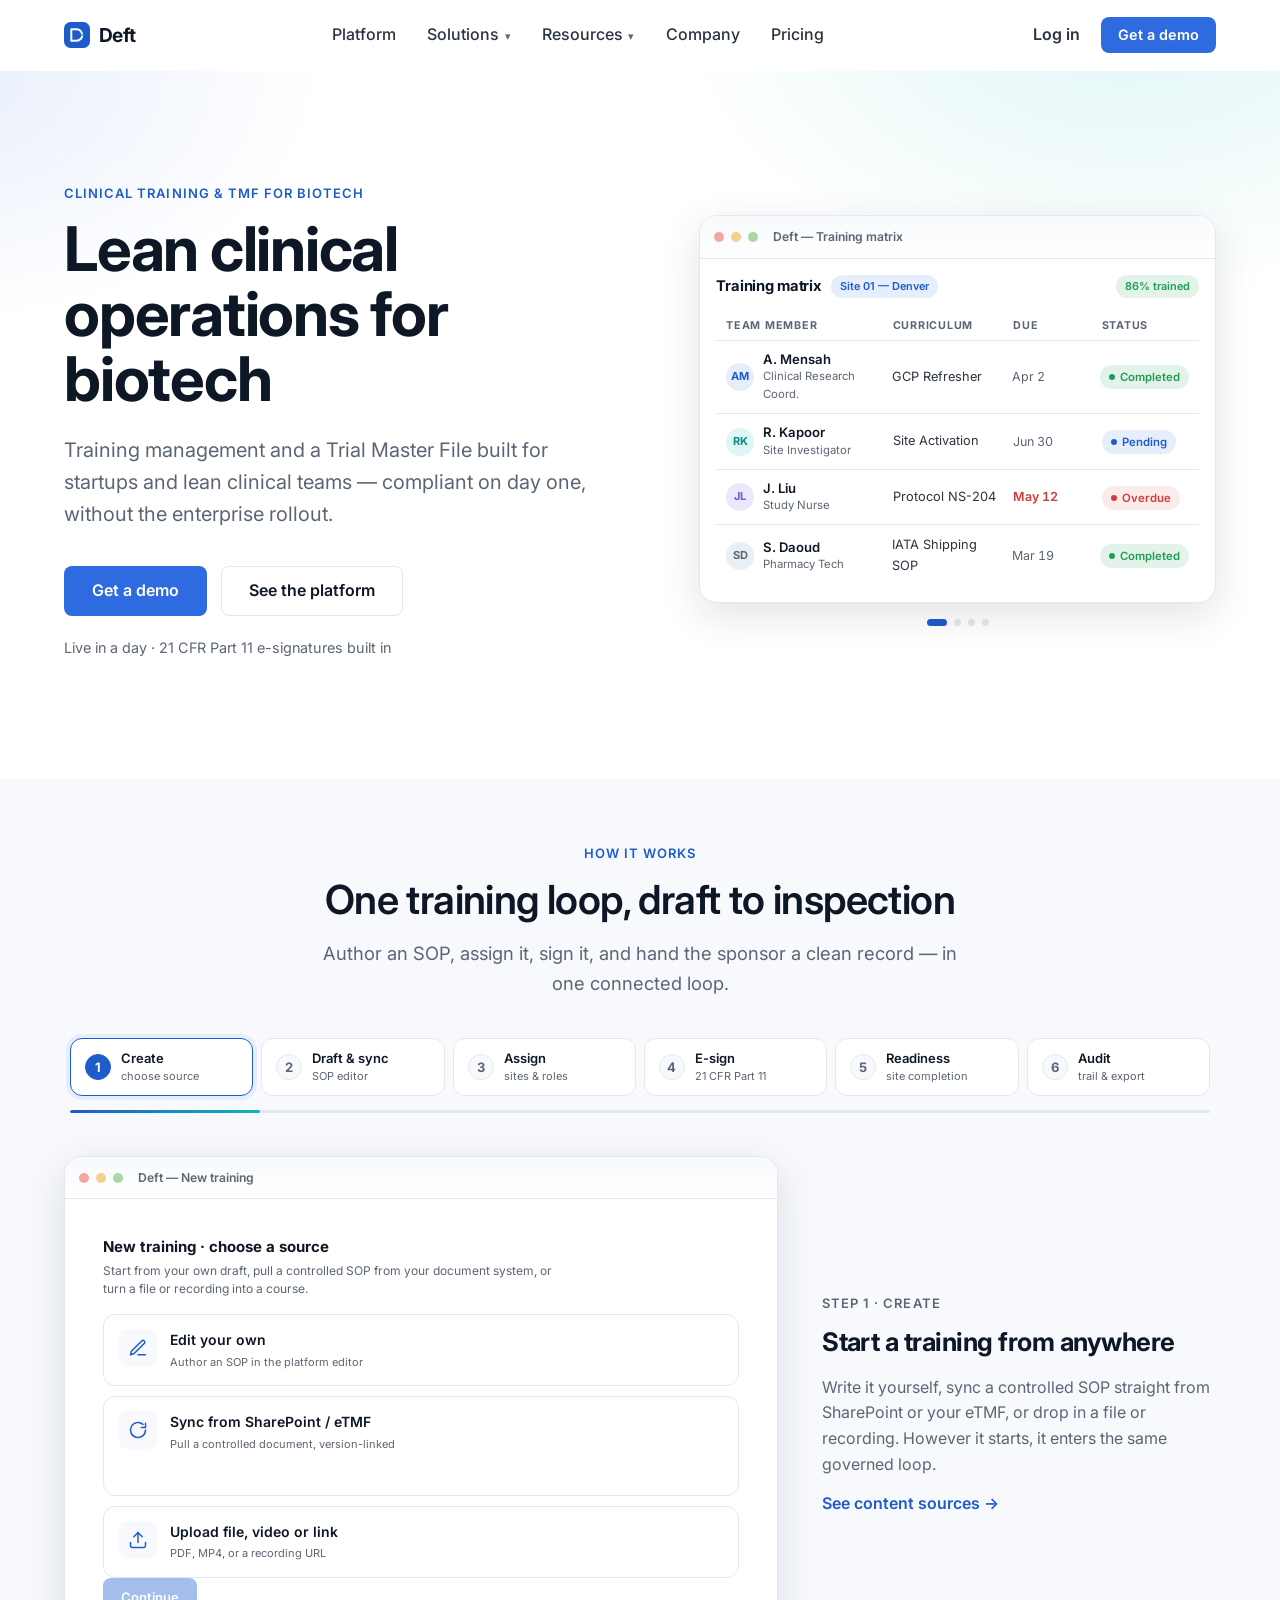
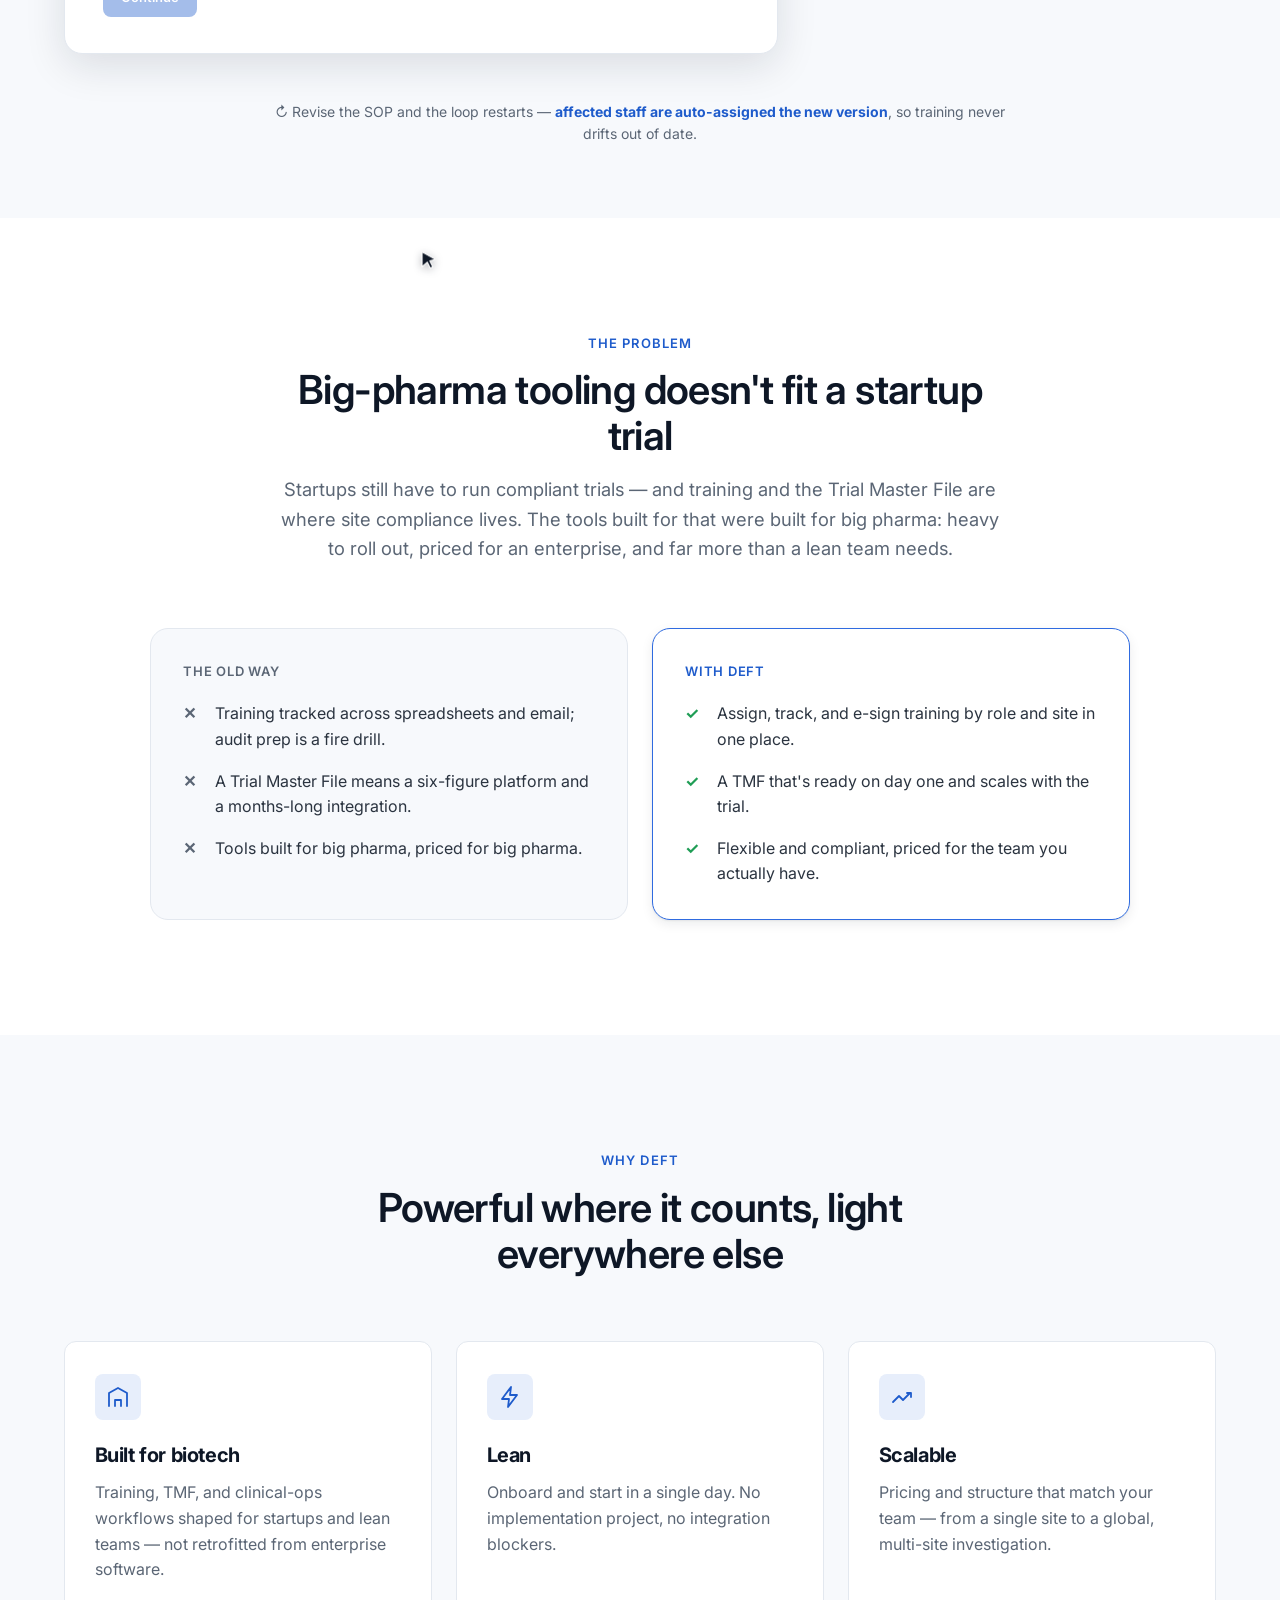
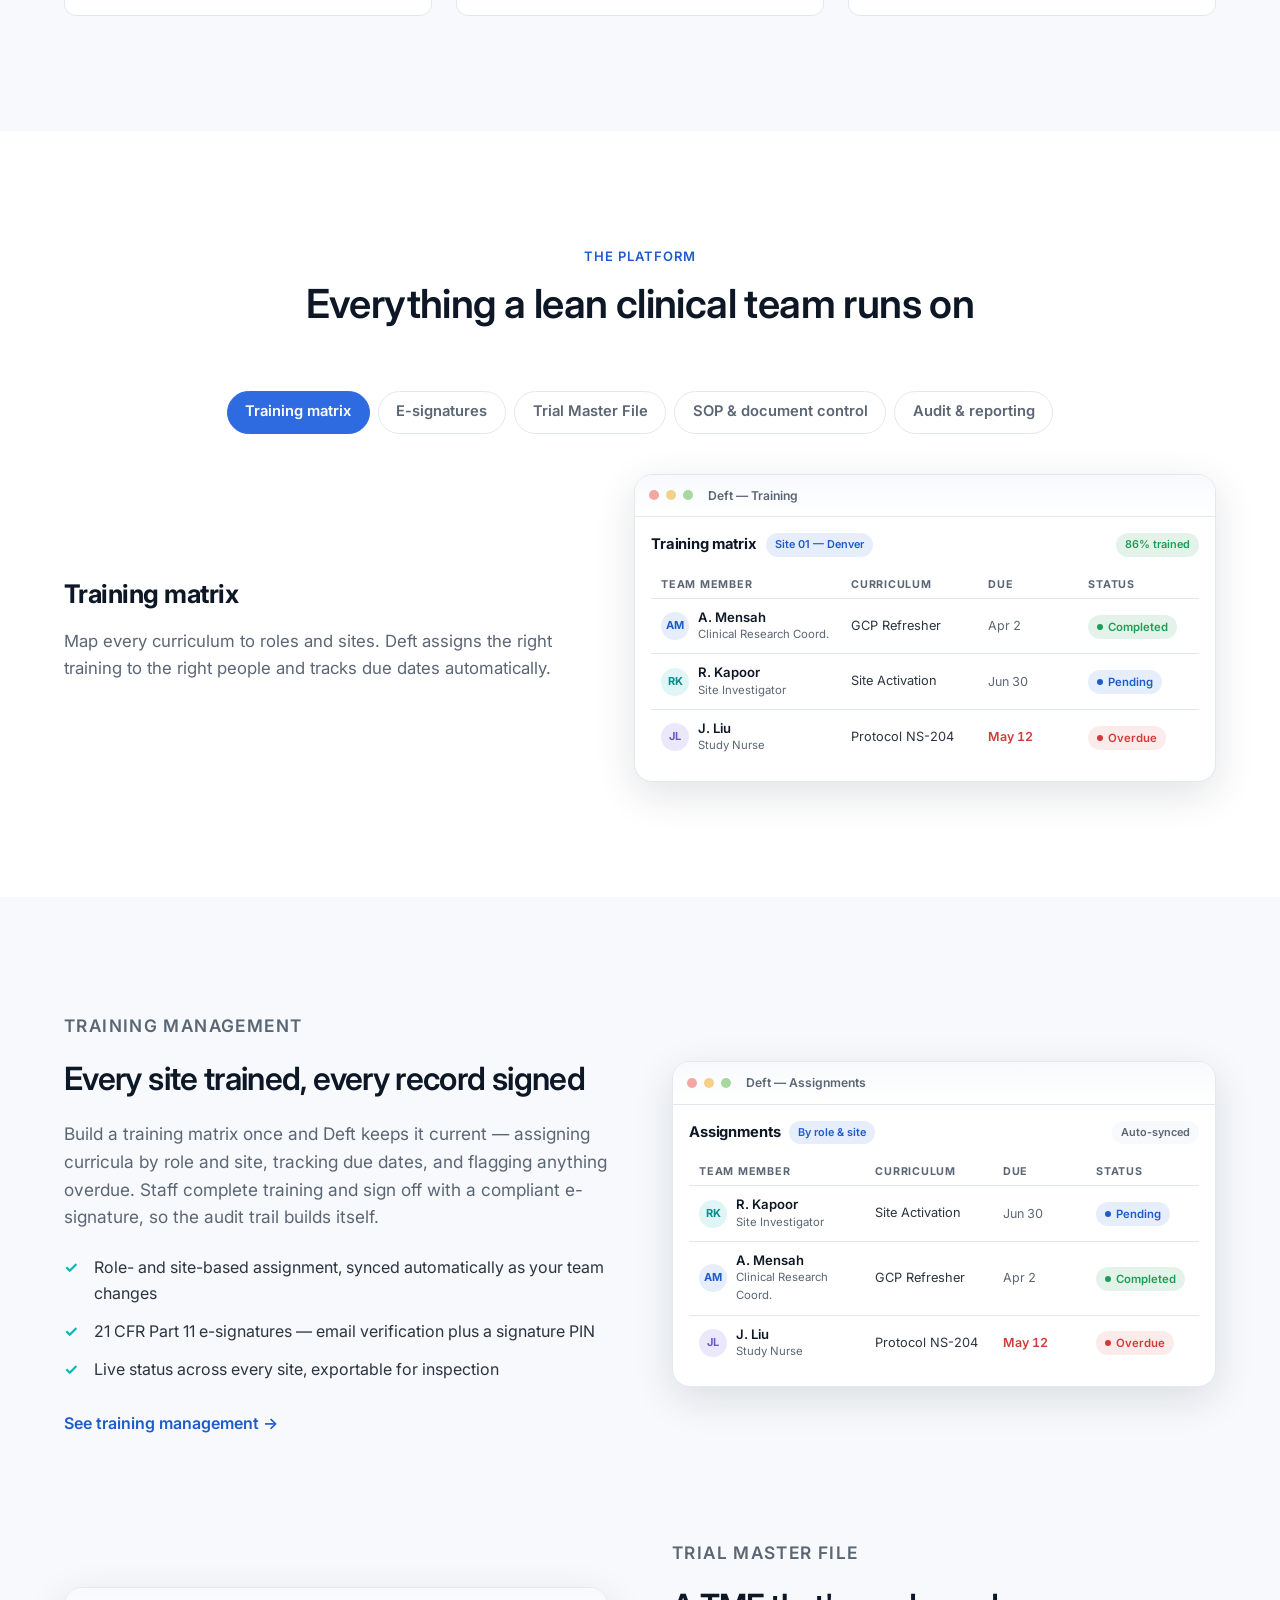
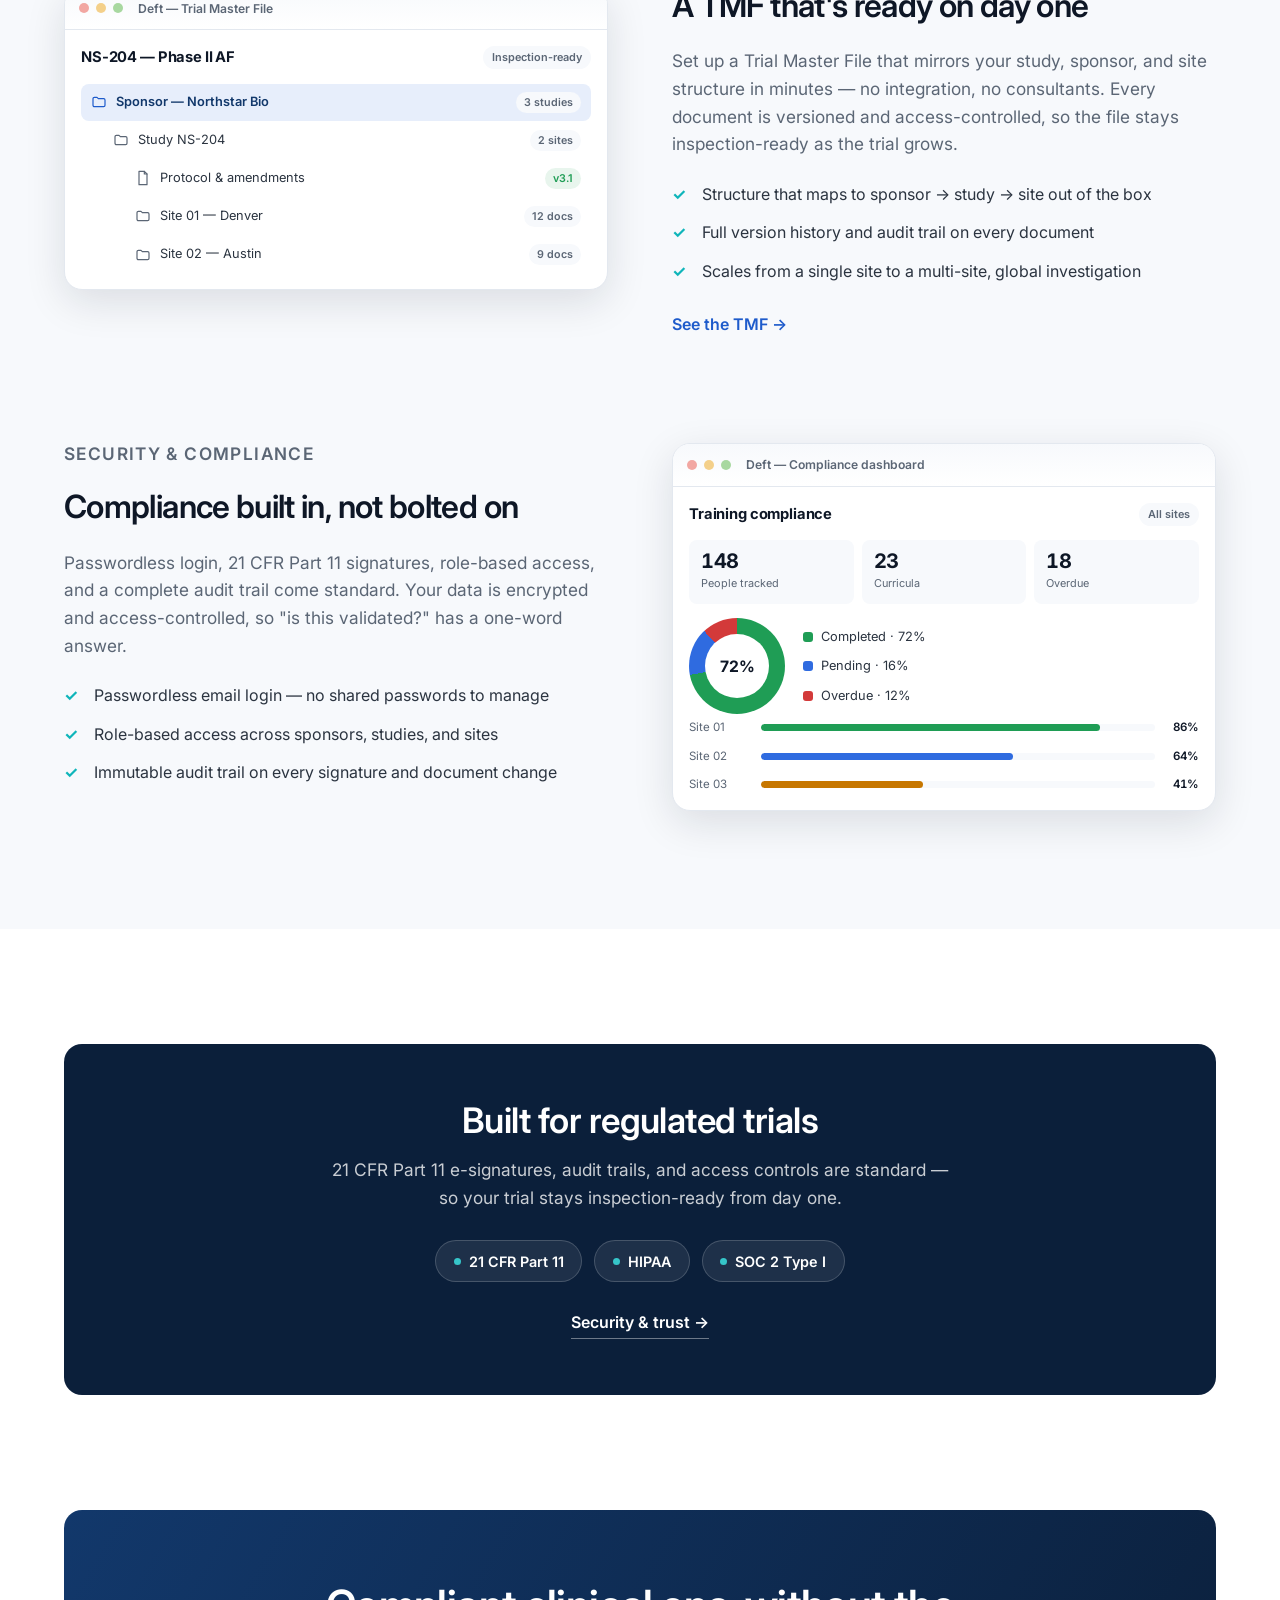
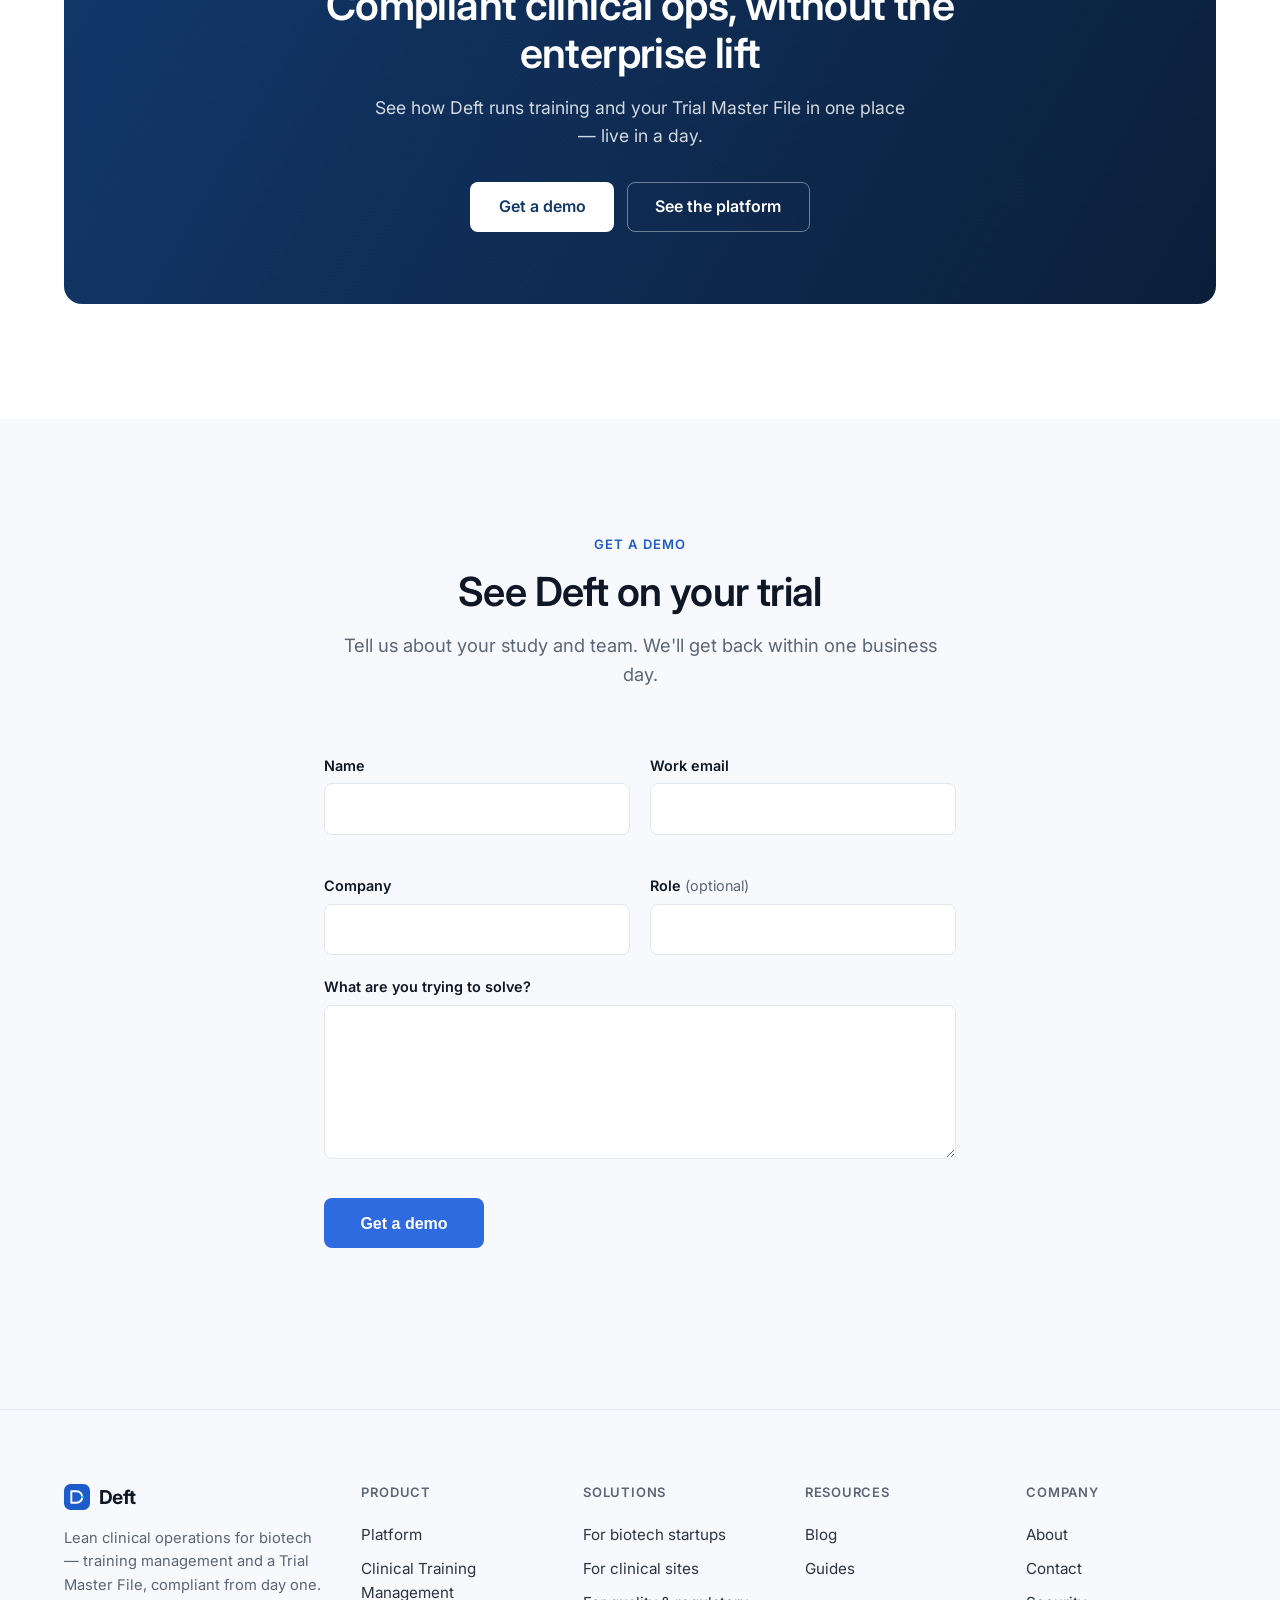
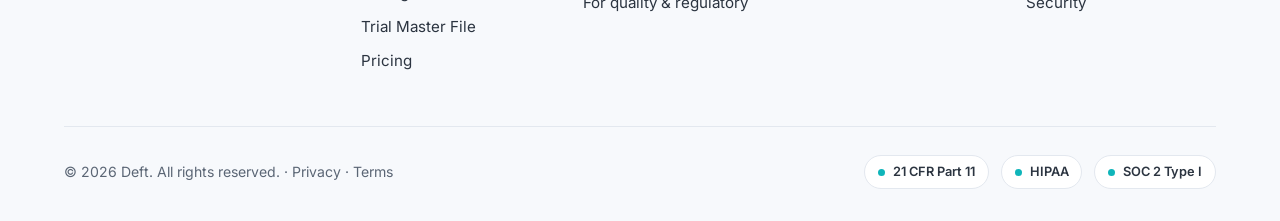
==== commit 3e5ff848: "Fix demo stage height so tall screens don't overlap the step rail setHeight() measured the active .s" ====
--- a/index.html
+++ b/index.html
@@ -1133,6 +1133,6 @@
     </div>
   </footer>
 
-  <script src="assets/js/main.js?v=3" defer></script>
+  <script src="assets/js/main.js?v=4" defer></script>
 </body>
 </html>
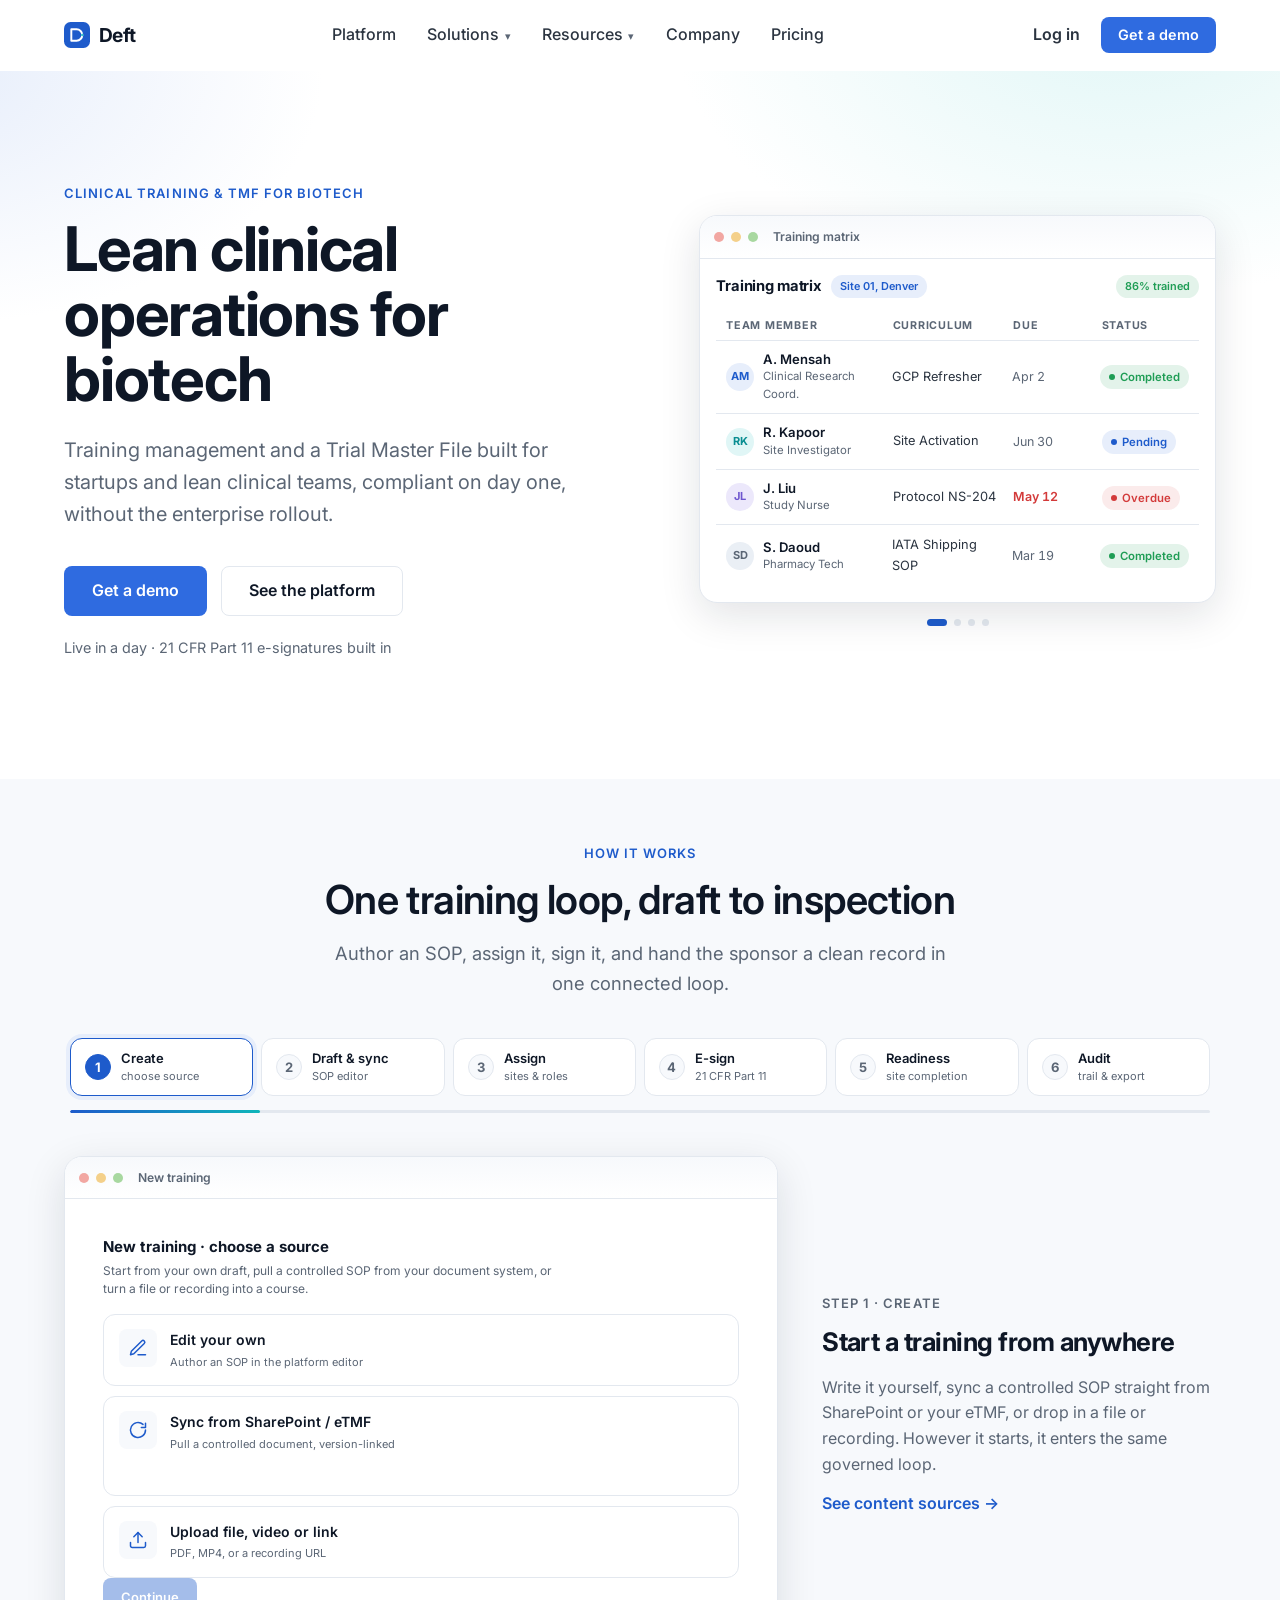
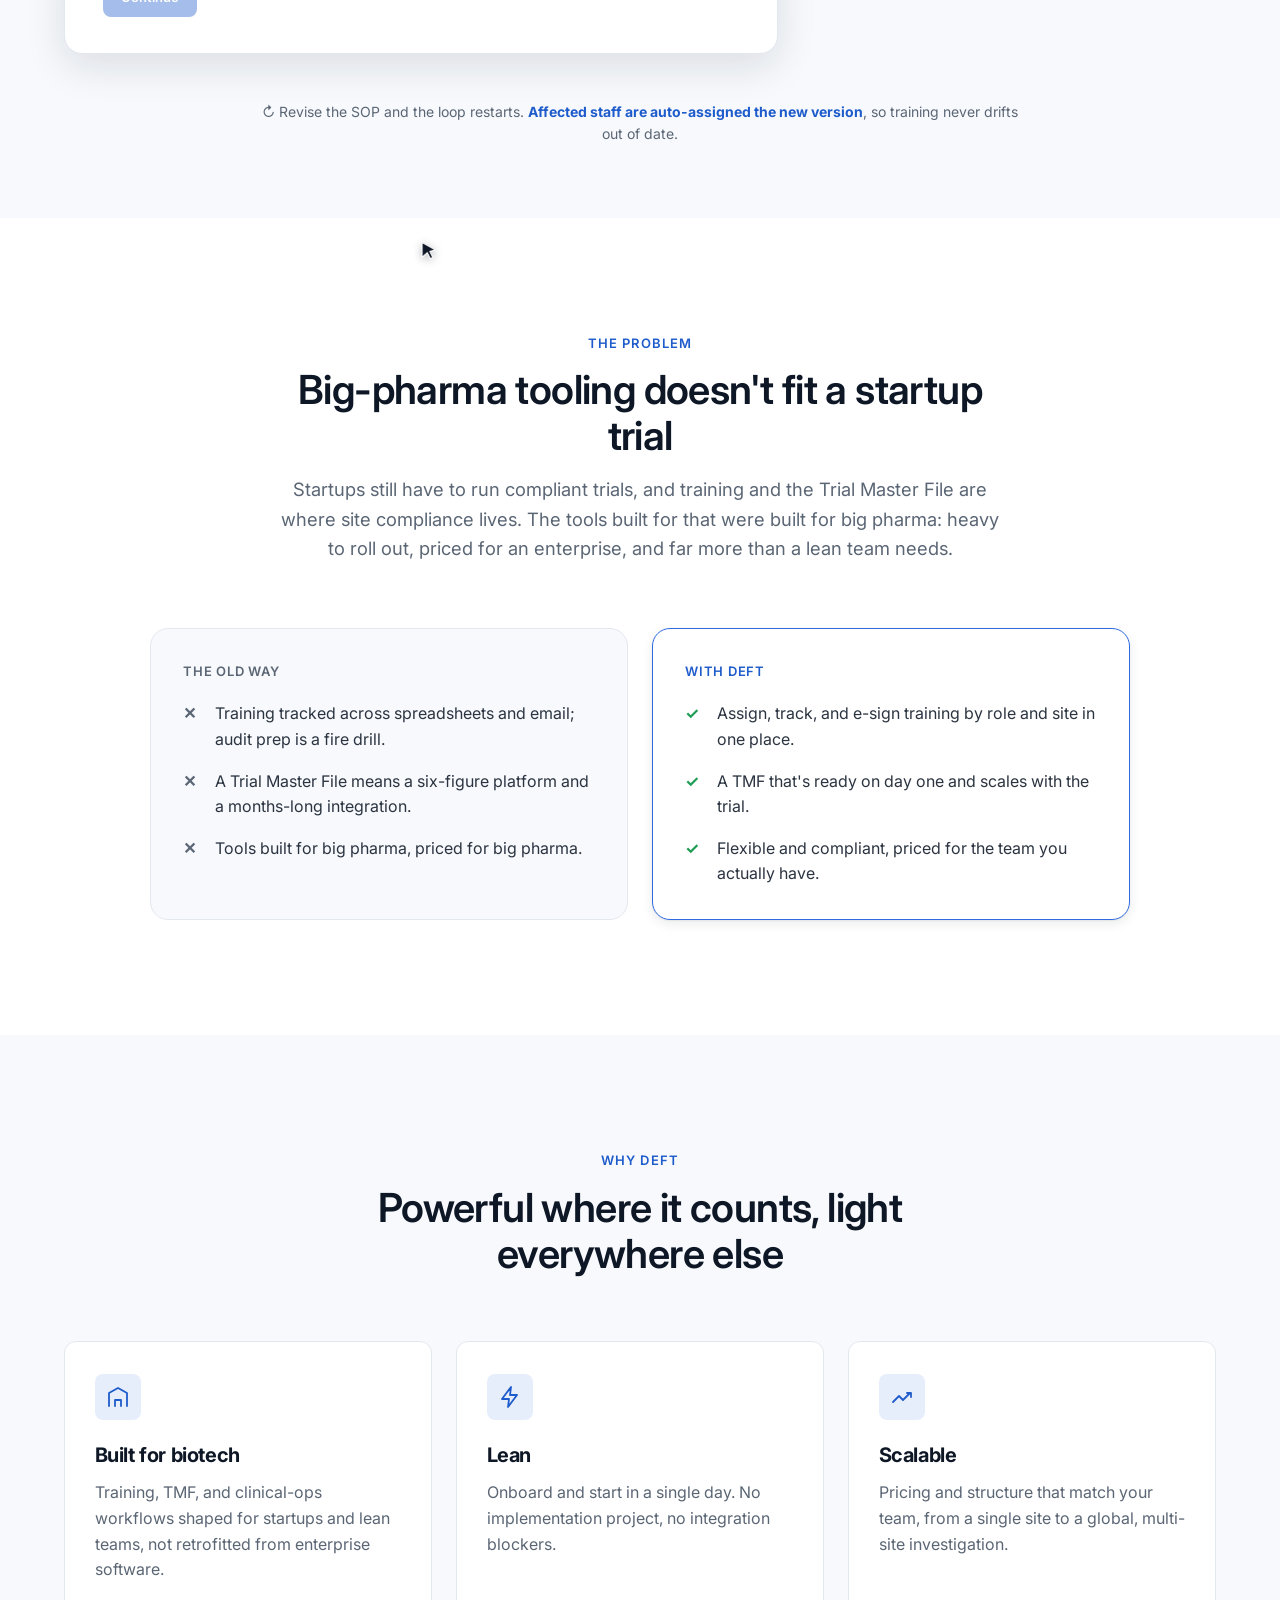
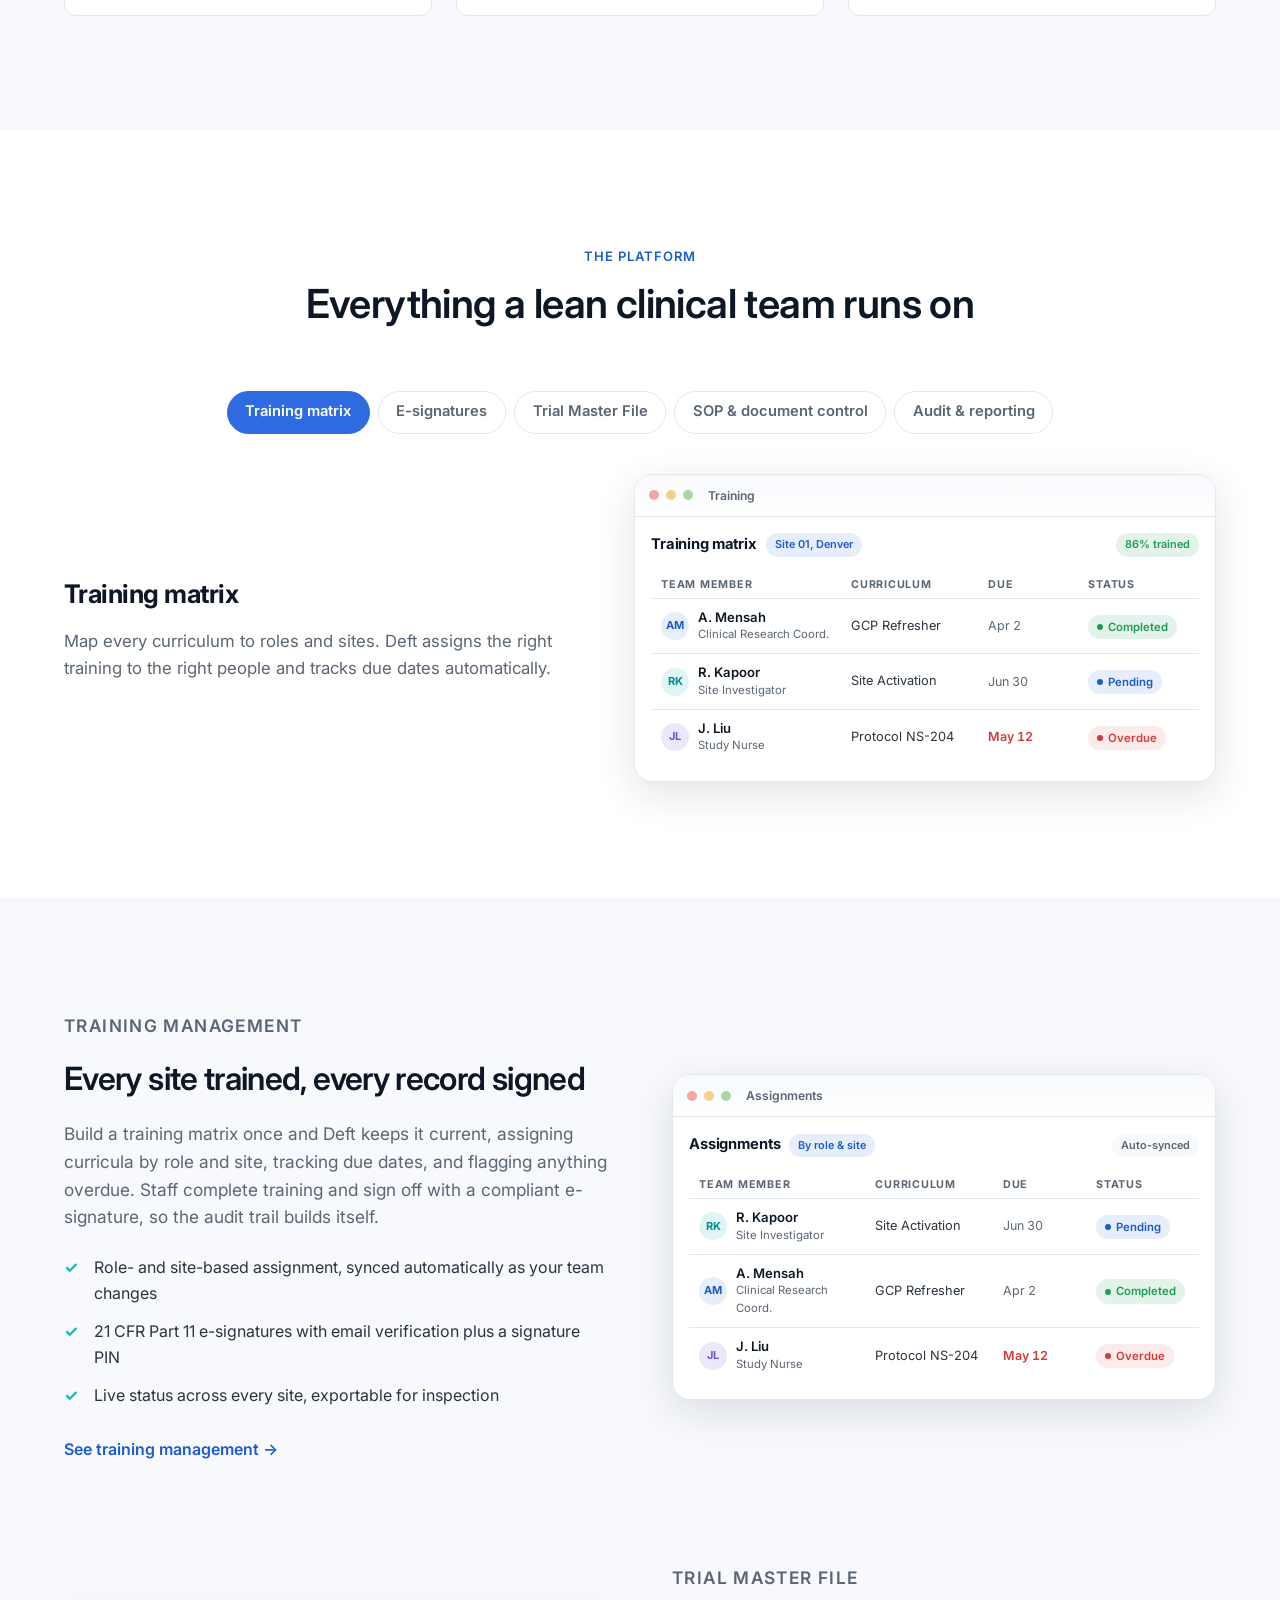
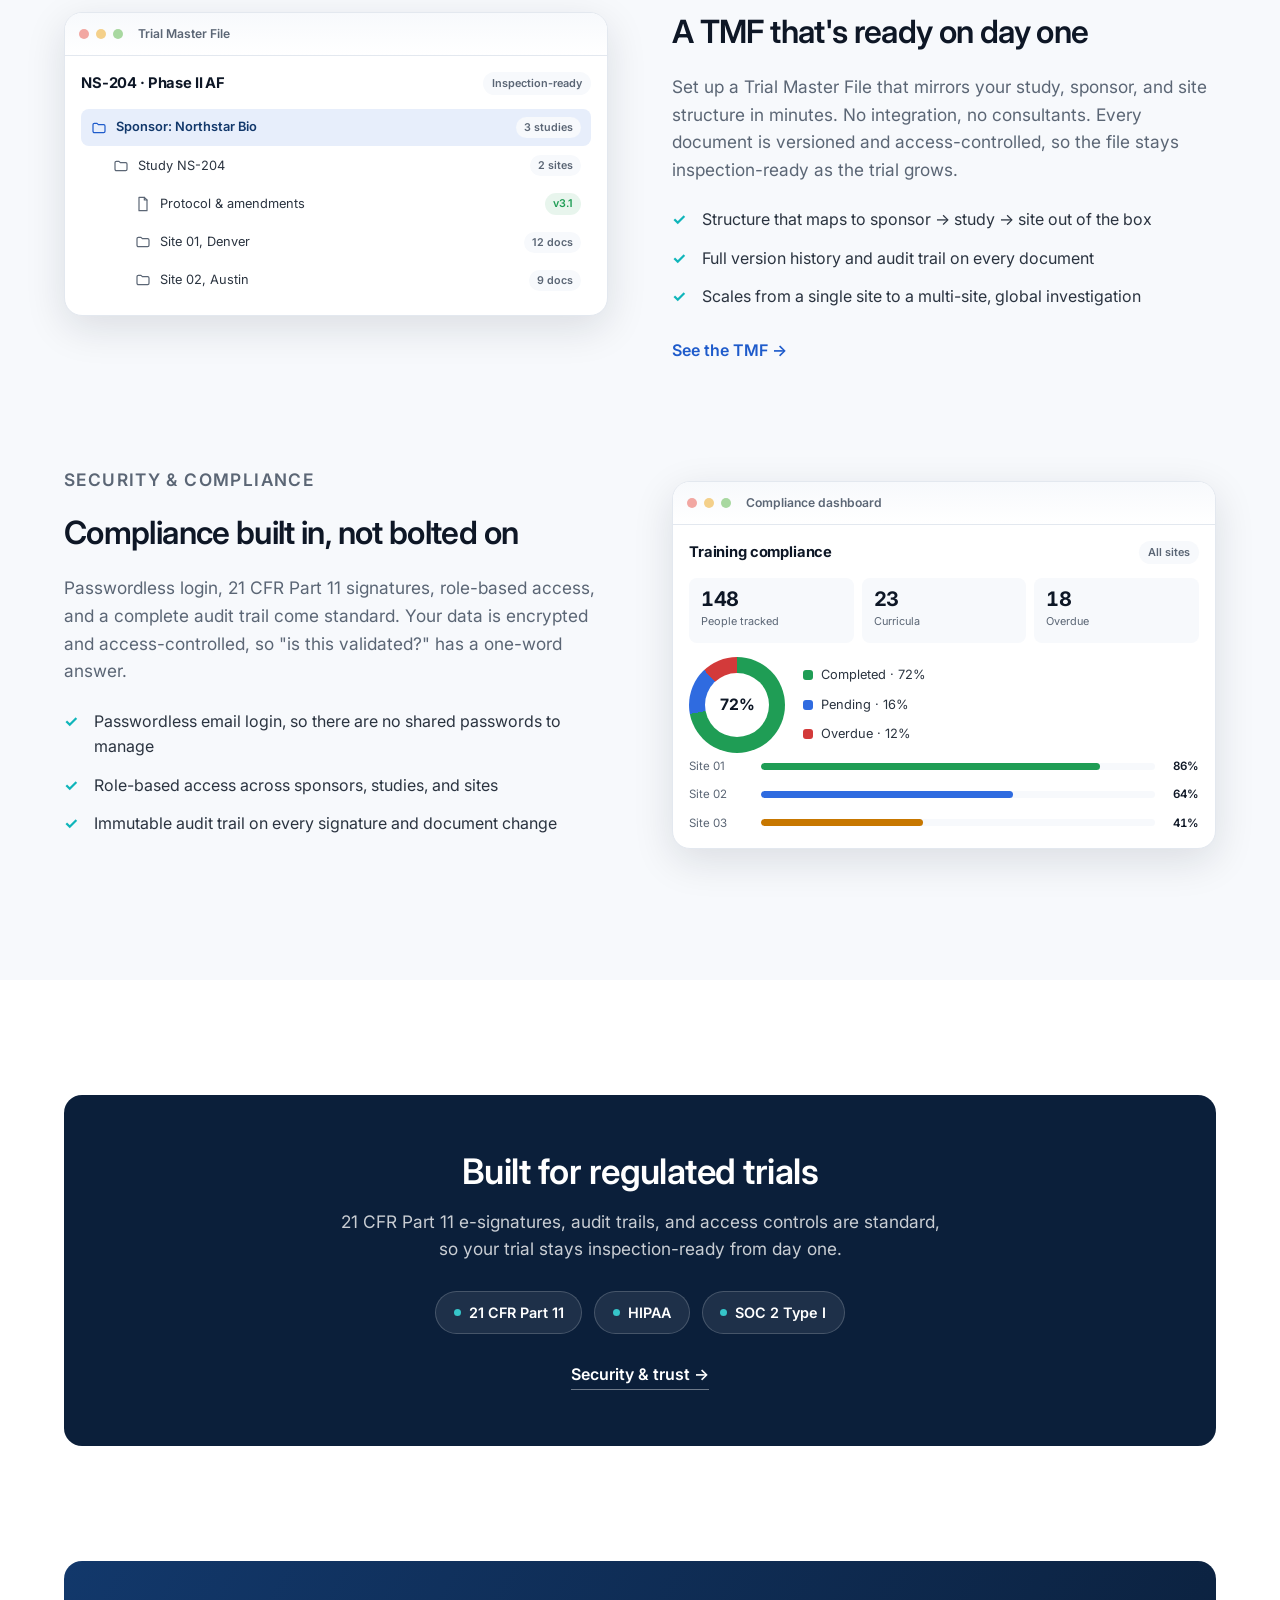
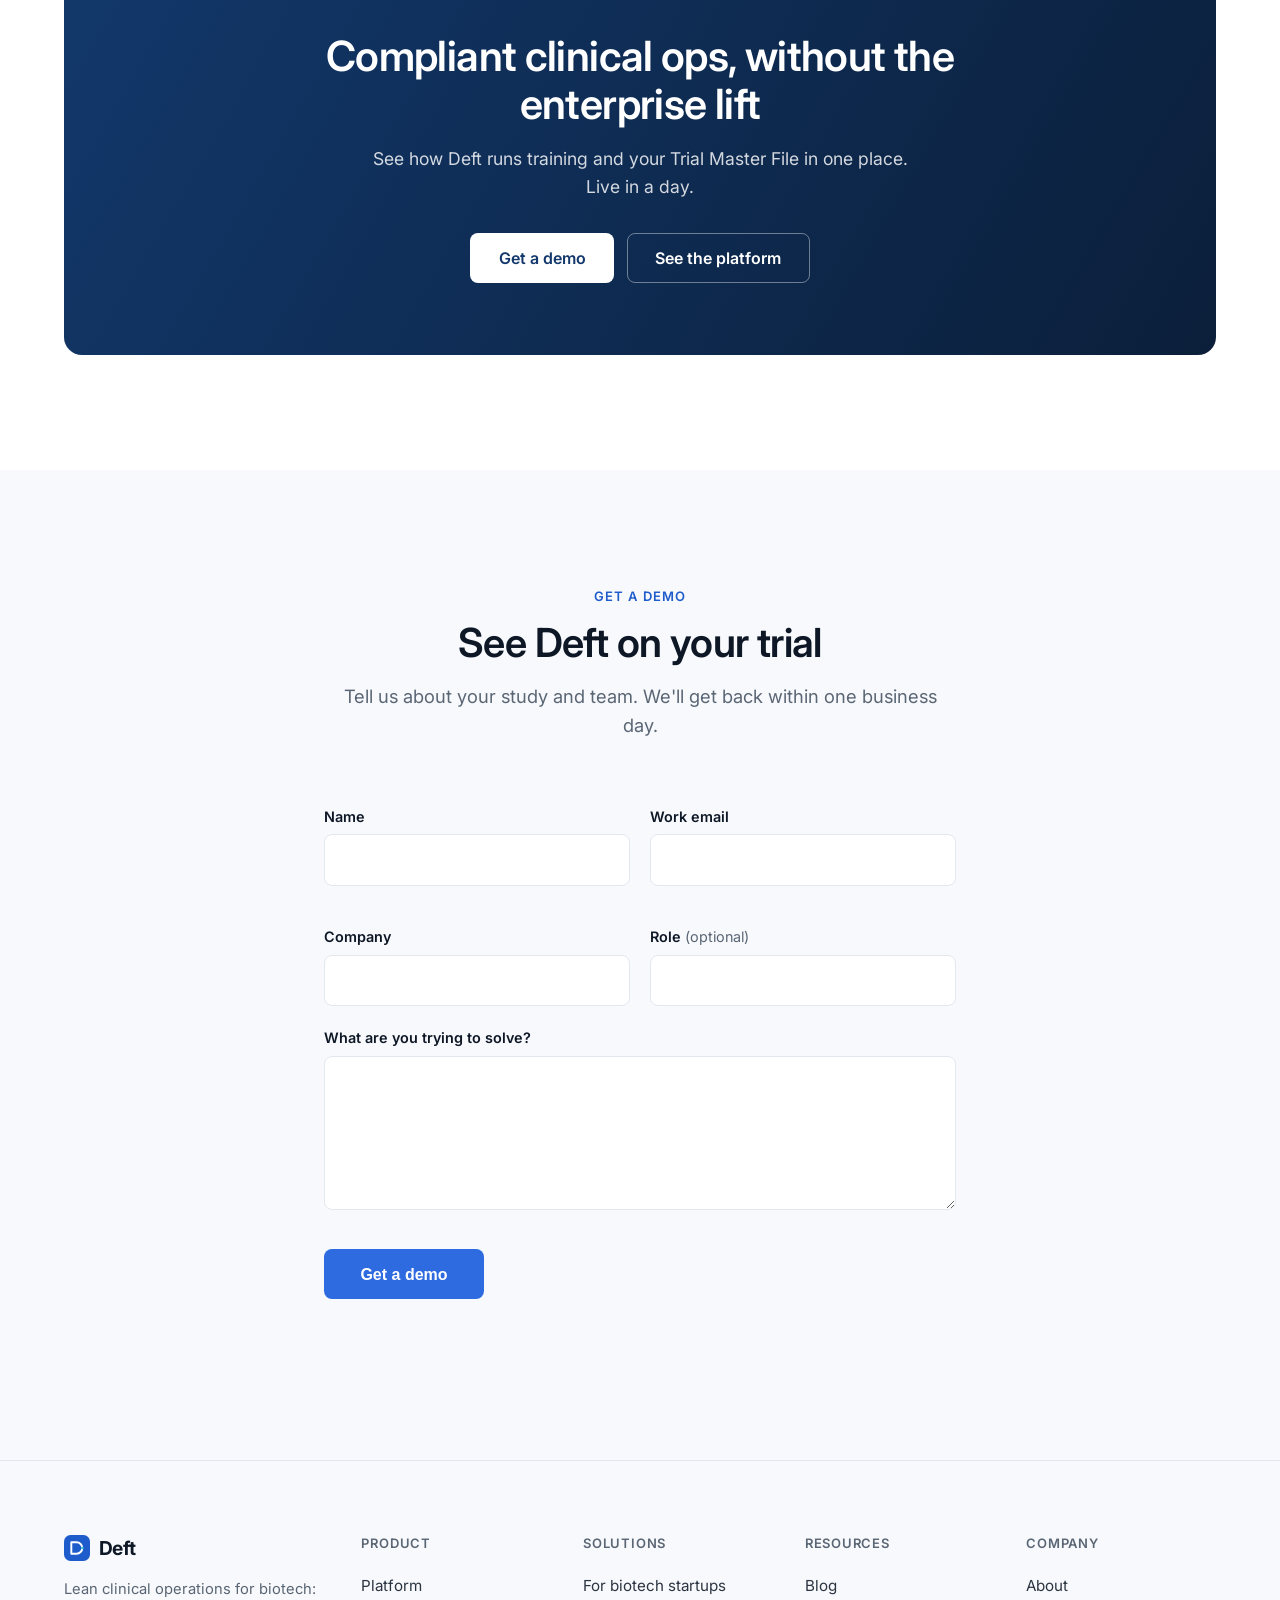
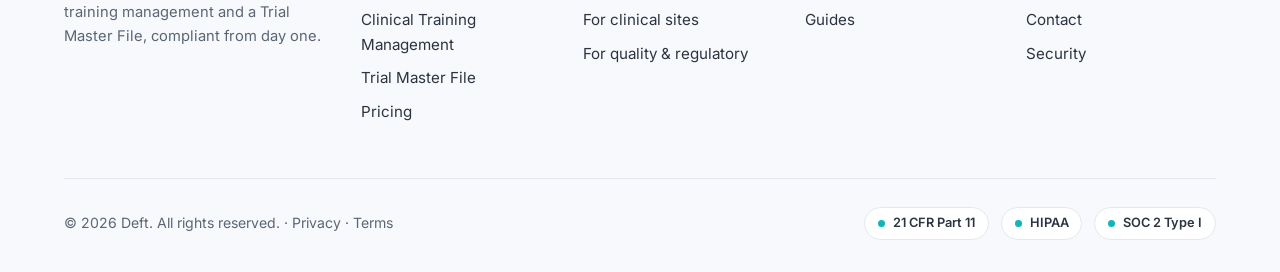
==== commit 9e79131d: "Copy: remove em dashes across the site Rewrites every visible em dash as a comma, period or colon. P" ====
--- a/index.html
+++ b/index.html
@@ -13,11 +13,11 @@
     gtag('config', 'G-5NZDJ428GW');
   </script>
 
-  <title>Deft — Lean clinical operations for biotech</title>
-  <meta name="description" content="Training management and a Trial Master File built for biotech startups and lean clinical teams — compliant on day one, without the enterprise rollout." />
+  <title>Deft: Lean clinical operations for biotech</title>
+  <meta name="description" content="Training management and a Trial Master File built for biotech startups and lean clinical teams, compliant on day one, without the enterprise rollout." />
 
   <meta property="og:type" content="website" />
-  <meta property="og:title" content="Deft — Lean clinical operations for biotech" />
+  <meta property="og:title" content="Deft: Lean clinical operations for biotech" />
   <meta property="og:description" content="Compliant clinical training and a Trial Master File for lean teams. Live in a day, no enterprise rollout." />
   <meta property="og:image" content="assets/og-image.png" />
 
@@ -80,7 +80,7 @@
           <h1 class="hero__title">Lean clinical operations for biotech</h1>
           <p class="hero__sub">
             Training management and a Trial Master File built for startups and lean clinical
-            teams — compliant on day one, without the enterprise rollout.
+            teams, compliant on day one, without the enterprise rollout.
           </p>
           <div class="hero__cta">
             <a href="#contact" class="btn btn--lg">Get a demo</a>
@@ -94,11 +94,11 @@
             <!-- shot 1: training matrix -->
             <div class="hero__slide is-active">
               <div class="mockup">
-                <div class="mockup__bar"><i></i><i></i><i></i><span>Deft — Training matrix</span></div>
+                <div class="mockup__bar"><i></i><i></i><i></i><span>Training matrix</span></div>
                 <div class="mockup__body">
                   <div class="ui-head">
                     <h5>Training matrix</h5>
-                    <span class="ui-chip">Site 01 — Denver</span>
+                    <span class="ui-chip">Site 01, Denver</span>
                     <span class="ui-chip ui-chip--ok ui-spacer">86% trained</span>
                   </div>
                   <div class="ui-table">
@@ -135,7 +135,7 @@
             <!-- shot 2: readiness dashboard -->
             <div class="hero__slide">
               <div class="mockup">
-                <div class="mockup__bar"><i></i><i></i><i></i><span>Deft — Training readiness</span></div>
+                <div class="mockup__bar"><i></i><i></i><i></i><span>Training readiness</span></div>
                 <div class="mockup__body">
                   <div class="dash">
                     <div class="dash__head">
@@ -163,7 +163,7 @@
             <!-- shot 3: e-signature -->
             <div class="hero__slide">
               <div class="mockup">
-                <div class="mockup__bar"><i></i><i></i><i></i><span>Deft — Sign to complete</span></div>
+                <div class="mockup__bar"><i></i><i></i><i></i><span>Sign to complete</span></div>
                 <div class="mockup__body">
                   <div class="ui-sign is-signed">
                     <div class="ui-sign__head">
@@ -192,7 +192,7 @@
             <!-- shot 4: audit trail -->
             <div class="hero__slide">
               <div class="mockup">
-                <div class="mockup__bar"><i></i><i></i><i></i><span>Deft — Audit log</span></div>
+                <div class="mockup__bar"><i></i><i></i><i></i><span>Audit log</span></div>
                 <div class="mockup__body">
                   <div class="ui-head">
                     <h5>Audit trail</h5>
@@ -247,7 +247,7 @@
         <header class="loop__head reveal">
           <p class="eyebrow">How it works</p>
           <h2 class="section__title">One training loop, draft to inspection</h2>
-          <p class="section__lead">Author an SOP, assign it, sign it, and hand the sponsor a clean record — in one connected loop.</p>
+          <p class="section__lead">Author an SOP, assign it, sign it, and hand the sponsor a clean record in one connected loop.</p>
         </header>
 
         <div class="loop__rail reveal" role="tablist" aria-label="Training loop steps">
@@ -281,7 +281,7 @@
           <!-- ===== SCENE 0 — CREATE / SOURCE ===== -->
           <div class="scene is-active" data-scene="0">
             <div class="mockup">
-              <div class="mockup__bar"><i></i><i></i><i></i><span>Deft — New training</span></div>
+              <div class="mockup__bar"><i></i><i></i><i></i><span>New training</span></div>
               <div class="mockup__body">
                 <div class="src">
                   <h6>New training · choose a source</h6>
@@ -293,7 +293,7 @@
                     </div>
                     <div class="src-card" data-src data-pick>
                       <span class="src-ico"><svg viewBox="0 0 24 24" fill="none" stroke="currentColor" stroke-width="1.8" stroke-linecap="round" stroke-linejoin="round"><path d="M21 12a9 9 0 1 1-3-6.7"/><path d="M21 4v5h-5"/></svg></span>
-                      <span class="src-card__main"><span class="src-card__t">Sync from SharePoint / eTMF</span><span class="src-card__d">Pull a controlled document, version-linked</span><span class="src-sync" data-syncmsg>✓ Pulled SOP-014 · v1.4 — kept in sync</span></span>
+                      <span class="src-card__main"><span class="src-card__t">Sync from SharePoint / eTMF</span><span class="src-card__d">Pull a controlled document, version-linked</span><span class="src-sync" data-syncmsg>✓ Pulled SOP-014 · v1.4, kept in sync</span></span>
                     </div>
                     <div class="src-card" data-src>
                       <span class="src-ico"><svg viewBox="0 0 24 24" fill="none" stroke="currentColor" stroke-width="1.8" stroke-linecap="round" stroke-linejoin="round"><path d="M21 15v4a2 2 0 0 1-2 2H5a2 2 0 0 1-2-2v-4"/><path d="M17 8l-5-5-5 5"/><path d="M12 3v12"/></svg></span>
@@ -315,13 +315,13 @@
           <!-- ===== SCENE 1 — EDITOR ===== -->
           <div class="scene" data-scene="1">
             <div class="mockup">
-              <div class="mockup__bar"><i></i><i></i><i></i><span>Deft — SOP-014 · Sample handling</span></div>
+              <div class="mockup__bar"><i></i><i></i><i></i><span>SOP-014 · Sample handling</span></div>
               <div class="ed-bar">
                 <div class="ed-steps">
                   <span class="ed-step cur"><b>Draft</b><small>editing</small></span>
                   <span class="ed-step"><b>Pending approval</b><small>awaiting reviewer</small></span>
                   <span class="ed-step"><b>Approved</b><small>ready to publish</small></span>
-                  <span class="ed-step"><b>Published</b><small>v—</small></span>
+                  <span class="ed-step"><b>Published</b><small>Pending</small></span>
                 </div>
                 <span class="ed-save" id="edSave"><span class="s-ing">Saving…</span><span class="s-ed">✓ Saved just now</span></span>
                 <span class="ed-act" data-target>Submit for approval</span>
@@ -348,7 +348,7 @@
             <div class="loop__caption">
               <p class="eyebrow">Step 2 · Draft &amp; sync</p>
               <h3>Author SOPs right in the platform</h3>
-              <p>Write and revise SOPs in the editor — autosave, version control, inline review comments, and a Draft → Approved → Published trail, all built in.</p>
+              <p>Write and revise SOPs in the editor, with autosave, version control, inline review comments, and a Draft → Approved → Published trail, all built in.</p>
               <a class="tlink" href="#loop">See document control →</a>
             </div>
           </div>
@@ -356,7 +356,7 @@
           <!-- ===== SCENE 2 — ASSIGN ===== -->
           <div class="scene" data-scene="2">
             <div class="mockup">
-              <div class="mockup__bar"><i></i><i></i><i></i><span>Deft — Assign training</span></div>
+              <div class="mockup__bar"><i></i><i></i><i></i><span>Assign training</span></div>
               <div class="mockup__body" style="padding:0">
                 <div class="asg">
                   <div class="asg__form">
@@ -429,7 +429,7 @@
             </div>
             <div class="loop__caption">
               <p class="eyebrow">Step 3 · Assign</p>
-              <h3>Assign by study, site and role — not by hand</h3>
+              <h3>Assign by study, site and role, not by hand</h3>
               <p>Pick a study, its sites, and the roles that apply. Deft resolves the exact people in real time, and you can drop in individuals as one-offs. Everyone who matches is enrolled automatically and stays in sync as your team changes.</p>
               <a class="tlink" href="#loop">See the training matrix →</a>
             </div>
@@ -438,7 +438,7 @@
           <!-- ===== SCENE 3 — E-SIGN ===== -->
           <div class="scene" data-scene="3">
             <div class="mockup">
-              <div class="mockup__bar"><i></i><i></i><i></i><span>Deft — Sign to complete</span></div>
+              <div class="mockup__bar"><i></i><i></i><i></i><span>Sign to complete</span></div>
               <div class="mockup__body">
                 <div class="ui-sign" id="signCard">
                   <div class="ui-sign__head">
@@ -465,7 +465,7 @@
             <div class="loop__caption">
               <p class="eyebrow">Step 4 · E-sign</p>
               <h3>21 CFR Part 11 signatures, built in</h3>
-              <p>Staff complete training and sign off with a compliant e-signature — email-verified, PIN-confirmed, and timestamped. The meaning of every signature is captured.</p>
+              <p>Staff complete training and sign off with a compliant e-signature that is email-verified, PIN-confirmed and timestamped. The meaning of every signature is captured.</p>
               <a class="tlink" href="#loop">See e-signatures →</a>
             </div>
           </div>
@@ -473,7 +473,7 @@
           <!-- ===== SCENE 4 — READINESS DASHBOARD ===== -->
           <div class="scene" data-scene="4">
             <div class="mockup">
-              <div class="mockup__bar"><i></i><i></i><i></i><span>Deft — Training readiness</span></div>
+              <div class="mockup__bar"><i></i><i></i><i></i><span>Training readiness</span></div>
               <div class="mockup__body">
                 <div class="dash">
                   <div class="dash__head">
@@ -496,7 +496,7 @@
 
                   <div class="drill" data-drill-panel>
                     <div class="drill__head">
-                      <span class="drill__title">SITE-003 · Boston — <b>4 staff overdue</b></span>
+                      <span class="drill__title">SITE-003 · Boston · <b>4 staff overdue</b></span>
                       <span class="drill__hint">Click a site to drill in</span>
                     </div>
                     <div class="drill__table">
@@ -525,7 +525,7 @@
           <!-- ===== SCENE 5 — AUDIT TRAIL ===== -->
           <div class="scene" data-scene="5">
             <div class="mockup">
-              <div class="mockup__bar"><i></i><i></i><i></i><span>Deft — Audit log</span></div>
+              <div class="mockup__bar"><i></i><i></i><i></i><span>Audit log</span></div>
               <div class="mockup__body">
                 <div class="ui-head">
                   <h5>Audit trail</h5>
@@ -567,13 +567,13 @@
             <div class="loop__caption">
               <p class="eyebrow">Step 6 · Audit</p>
               <h3>Every action, on the record</h3>
-              <p>Behind the dashboard sits the proof: every draft, assignment, and signature logged automatically. Export a clean CFR Part 11 trail — or the full QA package — for the sponsor in one click.</p>
+              <p>Behind the dashboard sits the proof: every draft, assignment, and signature logged automatically. Export a clean CFR Part 11 trail, or the full QA package, for the sponsor in one click.</p>
               <a class="tlink" href="#loop">See audit &amp; reporting →</a>
             </div>
           </div>
         </div>
 
-        <p class="loop__loopback reveal">↻ Revise the SOP and the loop restarts — <b>affected staff are auto-assigned the new version</b>, so training never drifts out of date.</p>
+        <p class="loop__loopback reveal">↻ Revise the SOP and the loop restarts. <b>Affected staff are auto-assigned the new version</b>, so training never drifts out of date.</p>
       </div>
     </section>
 
@@ -584,7 +584,7 @@
           <p class="eyebrow">The problem</p>
           <h2 class="section__title">Big-pharma tooling doesn't fit a startup trial</h2>
           <p class="section__lead">
-            Startups still have to run compliant trials — and training and the Trial Master File
+            Startups still have to run compliant trials, and training and the Trial Master File
             are where site compliance lives. The tools built for that were built for big pharma:
             heavy to roll out, priced for an enterprise, and far more than a lean team needs.
           </p>
@@ -624,7 +624,7 @@
               <svg viewBox="0 0 24 24" fill="none" stroke="currentColor" stroke-width="1.8" stroke-linecap="round" stroke-linejoin="round"><path d="M3 21V8l9-5 9 5v13"/><path d="M9 21v-6h6v6"/></svg>
             </div>
             <h3>Built for biotech</h3>
-            <p>Training, TMF, and clinical-ops workflows shaped for startups and lean teams — not retrofitted from enterprise software.</p>
+            <p>Training, TMF, and clinical-ops workflows shaped for startups and lean teams, not retrofitted from enterprise software.</p>
           </article>
           <article class="card reveal">
             <div class="card__icon" aria-hidden="true">
@@ -638,7 +638,7 @@
               <svg viewBox="0 0 24 24" fill="none" stroke="currentColor" stroke-width="1.8" stroke-linecap="round" stroke-linejoin="round"><path d="M3 17l6-6 4 4 7-7"/><path d="M17 8h4v4"/></svg>
             </div>
             <h3>Scalable</h3>
-            <p>Pricing and structure that match your team — from a single site to a global, multi-site investigation.</p>
+            <p>Pricing and structure that match your team, from a single site to a global, multi-site investigation.</p>
           </article>
         </div>
       </div>
@@ -701,11 +701,11 @@
           <div class="explorer__media">
             <!-- matrix mockup -->
             <div class="mockup vis vis--matrix">
-              <div class="mockup__bar"><i></i><i></i><i></i><span>Deft — Training</span></div>
+              <div class="mockup__bar"><i></i><i></i><i></i><span>Training</span></div>
               <div class="mockup__body">
                 <div class="ui-head">
                   <h5>Training matrix</h5>
-                  <span class="ui-chip">Site 01 — Denver</span>
+                  <span class="ui-chip">Site 01, Denver</span>
                   <span class="ui-chip ui-chip--ok ui-spacer">86% trained</span>
                 </div>
                 <div class="ui-table">
@@ -733,7 +733,7 @@
             </div>
             <!-- signature mockup -->
             <div class="mockup vis vis--sign" hidden>
-              <div class="mockup__bar"><i></i><i></i><i></i><span>Deft — Sign to complete</span></div>
+              <div class="mockup__bar"><i></i><i></i><i></i><span>Sign to complete</span></div>
               <div class="mockup__body">
                 <div class="ui-sign">
                   <div class="ui-sign__head">
@@ -758,16 +758,16 @@
             </div>
             <!-- tmf mockup -->
             <div class="mockup vis vis--tmf" hidden>
-              <div class="mockup__bar"><i></i><i></i><i></i><span>Deft — Trial Master File</span></div>
+              <div class="mockup__bar"><i></i><i></i><i></i><span>Trial Master File</span></div>
               <div class="mockup__body">
                 <div class="ui-head">
-                  <h5>NS-204 — Phase II AF</h5>
+                  <h5>NS-204 · Phase II AF</h5>
                   <span class="ui-chip ui-chip--soft ui-spacer">Inspection-ready</span>
                 </div>
                 <div class="ui-tree">
                   <div class="ui-tree__row sel">
                     <svg class="ico" viewBox="0 0 24 24" fill="none" stroke="currentColor" stroke-width="1.8" stroke-linecap="round" stroke-linejoin="round"><path d="M3 7a2 2 0 0 1 2-2h4l2 2h8a2 2 0 0 1 2 2v8a2 2 0 0 1-2 2H5a2 2 0 0 1-2-2Z"/></svg>
-                    01 — Trial Management <span class="ui-ver">24 docs</span>
+                    01 Trial Management <span class="ui-ver">24 docs</span>
                   </div>
                   <div class="ui-tree__row lvl1">
                     <svg class="ico" viewBox="0 0 24 24" fill="none" stroke="currentColor" stroke-width="1.8" stroke-linecap="round" stroke-linejoin="round"><path d="M6 2h8l4 4v16H6Z"/><path d="M14 2v4h4"/></svg>
@@ -779,7 +779,7 @@
                   </div>
                   <div class="ui-tree__row">
                     <svg class="ico" viewBox="0 0 24 24" fill="none" stroke="currentColor" stroke-width="1.8" stroke-linecap="round" stroke-linejoin="round"><path d="M3 7a2 2 0 0 1 2-2h4l2 2h8a2 2 0 0 1 2 2v8a2 2 0 0 1-2 2H5a2 2 0 0 1-2-2Z"/></svg>
-                    04 — Site 01, Denver <span class="ui-ver">12 docs</span>
+                    04 Site 01, Denver <span class="ui-ver">12 docs</span>
                   </div>
                   <div class="ui-tree__row lvl1">
                     <svg class="ico" viewBox="0 0 24 24" fill="none" stroke="currentColor" stroke-width="1.8" stroke-linecap="round" stroke-linejoin="round"><path d="M6 2h8l4 4v16H6Z"/><path d="M14 2v4h4"/></svg>
@@ -794,10 +794,10 @@
             </div>
             <!-- docs mockup -->
             <div class="mockup vis vis--docs" hidden>
-              <div class="mockup__bar"><i></i><i></i><i></i><span>Deft — SOP control</span></div>
+              <div class="mockup__bar"><i></i><i></i><i></i><span>SOP control</span></div>
               <div class="mockup__body">
                 <div class="ui-head">
-                  <h5>SOP-014 — Sample handling</h5>
+                  <h5>SOP-014 · Sample handling</h5>
                   <span class="ui-chip ui-chip--ok ui-spacer">Effective</span>
                 </div>
                 <div class="ui-steps">
@@ -815,7 +815,7 @@
             </div>
             <!-- audit mockup -->
             <div class="mockup vis vis--audit" hidden>
-              <div class="mockup__bar"><i></i><i></i><i></i><span>Deft — Compliance dashboard</span></div>
+              <div class="mockup__bar"><i></i><i></i><i></i><span>Compliance dashboard</span></div>
               <div class="mockup__body">
                 <div class="ui-head">
                   <h5>Training compliance</h5>
@@ -854,17 +854,17 @@
           <div class="feature__body">
             <p class="eyebrow">Training management</p>
             <h3>Every site trained, every record signed</h3>
-            <p>Build a training matrix once and Deft keeps it current — assigning curricula by role and site, tracking due dates, and flagging anything overdue. Staff complete training and sign off with a compliant e-signature, so the audit trail builds itself.</p>
+            <p>Build a training matrix once and Deft keeps it current, assigning curricula by role and site, tracking due dates, and flagging anything overdue. Staff complete training and sign off with a compliant e-signature, so the audit trail builds itself.</p>
             <ul class="feature__list">
               <li>Role- and site-based assignment, synced automatically as your team changes</li>
-              <li>21 CFR Part 11 e-signatures — email verification plus a signature PIN</li>
+              <li>21 CFR Part 11 e-signatures with email verification plus a signature PIN</li>
               <li>Live status across every site, exportable for inspection</li>
             </ul>
             <a href="#contact" class="tlink">See training management →</a>
           </div>
           <div class="feature__media">
             <div class="mockup">
-              <div class="mockup__bar"><i></i><i></i><i></i><span>Deft — Assignments</span></div>
+              <div class="mockup__bar"><i></i><i></i><i></i><span>Assignments</span></div>
               <div class="mockup__body">
                 <div class="ui-head">
                   <h5>Assignments</h5>
@@ -902,7 +902,7 @@
           <div class="feature__body">
             <p class="eyebrow">Trial Master File</p>
             <h3>A TMF that's ready on day one</h3>
-            <p>Set up a Trial Master File that mirrors your study, sponsor, and site structure in minutes — no integration, no consultants. Every document is versioned and access-controlled, so the file stays inspection-ready as the trial grows.</p>
+            <p>Set up a Trial Master File that mirrors your study, sponsor, and site structure in minutes. No integration, no consultants. Every document is versioned and access-controlled, so the file stays inspection-ready as the trial grows.</p>
             <ul class="feature__list">
               <li>Structure that maps to sponsor → study → site out of the box</li>
               <li>Full version history and audit trail on every document</li>
@@ -912,16 +912,16 @@
           </div>
           <div class="feature__media">
             <div class="mockup">
-              <div class="mockup__bar"><i></i><i></i><i></i><span>Deft — Trial Master File</span></div>
+              <div class="mockup__bar"><i></i><i></i><i></i><span>Trial Master File</span></div>
               <div class="mockup__body">
                 <div class="ui-head">
-                  <h5>NS-204 — Phase II AF</h5>
+                  <h5>NS-204 · Phase II AF</h5>
                   <span class="ui-chip ui-chip--soft ui-spacer">Inspection-ready</span>
                 </div>
                 <div class="ui-tree">
                   <div class="ui-tree__row sel">
                     <svg class="ico" viewBox="0 0 24 24" fill="none" stroke="currentColor" stroke-width="1.8" stroke-linecap="round" stroke-linejoin="round"><path d="M3 7a2 2 0 0 1 2-2h4l2 2h8a2 2 0 0 1 2 2v8a2 2 0 0 1-2 2H5a2 2 0 0 1-2-2Z"/></svg>
-                    Sponsor — Northstar Bio <span class="ui-ver">3 studies</span>
+                    Sponsor: Northstar Bio <span class="ui-ver">3 studies</span>
                   </div>
                   <div class="ui-tree__row lvl1">
                     <svg class="ico" viewBox="0 0 24 24" fill="none" stroke="currentColor" stroke-width="1.8" stroke-linecap="round" stroke-linejoin="round"><path d="M3 7a2 2 0 0 1 2-2h4l2 2h8a2 2 0 0 1 2 2v8a2 2 0 0 1-2 2H5a2 2 0 0 1-2-2Z"/></svg>
@@ -933,11 +933,11 @@
                   </div>
                   <div class="ui-tree__row lvl2">
                     <svg class="ico" viewBox="0 0 24 24" fill="none" stroke="currentColor" stroke-width="1.8" stroke-linecap="round" stroke-linejoin="round"><path d="M3 7a2 2 0 0 1 2-2h4l2 2h8a2 2 0 0 1 2 2v8a2 2 0 0 1-2 2H5a2 2 0 0 1-2-2Z"/></svg>
-                    Site 01 — Denver <span class="ui-ver">12 docs</span>
+                    Site 01, Denver <span class="ui-ver">12 docs</span>
                   </div>
                   <div class="ui-tree__row lvl2">
                     <svg class="ico" viewBox="0 0 24 24" fill="none" stroke="currentColor" stroke-width="1.8" stroke-linecap="round" stroke-linejoin="round"><path d="M3 7a2 2 0 0 1 2-2h4l2 2h8a2 2 0 0 1 2 2v8a2 2 0 0 1-2 2H5a2 2 0 0 1-2-2Z"/></svg>
-                    Site 02 — Austin <span class="ui-ver">9 docs</span>
+                    Site 02, Austin <span class="ui-ver">9 docs</span>
                   </div>
                 </div>
               </div>
@@ -952,14 +952,14 @@
             <h3>Compliance built in, not bolted on</h3>
             <p>Passwordless login, 21 CFR Part 11 signatures, role-based access, and a complete audit trail come standard. Your data is encrypted and access-controlled, so "is this validated?" has a one-word answer.</p>
             <ul class="feature__list">
-              <li>Passwordless email login — no shared passwords to manage</li>
+              <li>Passwordless email login, so there are no shared passwords to manage</li>
               <li>Role-based access across sponsors, studies, and sites</li>
               <li>Immutable audit trail on every signature and document change</li>
             </ul>
           </div>
           <div class="feature__media">
             <div class="mockup">
-              <div class="mockup__bar"><i></i><i></i><i></i><span>Deft — Compliance dashboard</span></div>
+              <div class="mockup__bar"><i></i><i></i><i></i><span>Compliance dashboard</span></div>
               <div class="mockup__body">
                 <div class="ui-head">
                   <h5>Training compliance</h5>
@@ -995,7 +995,7 @@
       <div class="container">
         <div class="band reveal">
           <h2>Built for regulated trials</h2>
-          <p>21 CFR Part 11 e-signatures, audit trails, and access controls are standard — so your trial stays inspection-ready from day one.</p>
+          <p>21 CFR Part 11 e-signatures, audit trails, and access controls are standard, so your trial stays inspection-ready from day one.</p>
           <div class="badges">
             <span class="badge">21 CFR Part 11</span>
             <span class="badge">HIPAA</span>
@@ -1011,7 +1011,7 @@
       <div class="container">
         <div class="cta reveal">
           <h2>Compliant clinical ops, without the enterprise lift</h2>
-          <p>See how Deft runs training and your Trial Master File in one place — live in a day.</p>
+          <p>See how Deft runs training and your Trial Master File in one place. Live in a day.</p>
           <div class="cta__btns">
             <a href="#contact" class="btn btn--lg btn--onDark">Get a demo</a>
             <a href="#explorer" class="btn btn--lg btn--ghostDark">See the platform</a>
@@ -1095,7 +1095,7 @@
             </svg>
             <span>Deft</span>
           </a>
-          <p>Lean clinical operations for biotech — training management and a Trial Master File, compliant from day one.</p>
+          <p>Lean clinical operations for biotech: training management and a Trial Master File, compliant from day one.</p>
         </div>
         <div class="footer__col">
           <h4>Product</h4>
--- a/assets/css/styles.css
+++ b/assets/css/styles.css
@@ -501,22 +501,31 @@
 .unlim__item span { font-size: .82rem; color: var(--text-muted); }
 .unlim__item .lbl { display: block; margin-top: .35rem; color: var(--ink); font-weight: 600; font-size: .9rem; }
 
-/* tier cards */
-.ptiers { display: grid; grid-template-columns: repeat(4, 1fr); gap: 1.25rem; align-items: stretch; }
-.tier { position: relative; display: flex; flex-direction: column; background: #fff; border: 1px solid var(--border); border-radius: var(--r-lg); padding: 1.75rem 1.5rem; }
-.tier--featured { border-color: var(--primary-500); box-shadow: var(--shadow-float); }
-.tier__badge { position: absolute; top: -12px; left: 50%; transform: translateX(-50%); background: var(--primary-500); color: #fff; font-size: .72rem; font-weight: 700; letter-spacing: .04em; text-transform: uppercase; padding: 4px 12px; border-radius: var(--r-pill); white-space: nowrap; }
-.tier__name { font-size: 1.15rem; font-weight: 700; color: var(--ink); }
-.tier__cap { margin-top: .25rem; font-size: .85rem; color: var(--text-muted); }
-.tier__price { margin: 1.1rem 0 .15rem; font-size: 2.1rem; font-weight: 700; color: var(--ink); letter-spacing: -.02em; line-height: 1; font-variant-numeric: tabular-nums; }
-.tier__price span { font-size: .95rem; font-weight: 500; color: var(--text-muted); letter-spacing: 0; }
-.tier__unit { font-size: .82rem; color: var(--accent-500); font-weight: 600; min-height: 1.2em; }
-.tier .btn { width: 100%; margin: 1.25rem 0 1.35rem; }
-.tier__list { list-style: none; padding: 0; margin: 0; display: grid; gap: .7rem; }
-.tier__list li { position: relative; padding-left: 1.7rem; font-size: .9rem; color: var(--text-body); }
-.tier__list li::before { content: "✓"; position: absolute; left: 0; top: -1px; color: var(--success); font-weight: 700; }
-.tier__list li.muted { color: var(--text-muted); }
-.tier__list li.muted::before { content: "—"; color: var(--text-muted); }
+/* single plan card */
+.plan { display: grid; grid-template-columns: 1.15fr 1fr; max-width: 960px; margin: 0 auto; background: #fff; border: 1px solid var(--border); border-radius: var(--r-lg); box-shadow: var(--shadow-card); }
+.plan__main { padding: 2rem 2rem 2.25rem; border-right: 1px solid var(--border); }
+.plan__side { padding: 2rem 2rem 2.25rem; }
+.plan__name { font-size: 1.15rem; font-weight: 700; color: var(--ink); }
+.plan__price { margin: 1.1rem 0 .3rem; font-size: 2.4rem; font-weight: 700; color: var(--ink); letter-spacing: -.02em; line-height: 1; font-variant-numeric: tabular-nums; }
+.plan__price span { font-size: .95rem; font-weight: 500; color: var(--text-muted); letter-spacing: 0; }
+.plan__unit { font-size: .85rem; color: var(--accent-500); font-weight: 600; }
+.plan__h { margin: 1.75rem 0 .6rem; font-size: .78rem; font-weight: 700; letter-spacing: .06em; text-transform: uppercase; color: var(--text-muted); }
+.rates { width: 100%; border-collapse: collapse; font-size: .92rem; font-variant-numeric: tabular-nums; }
+.rates td { padding: .55rem 0; border-top: 1px solid var(--border); color: var(--text-body); }
+.rates td:last-child { text-align: right; font-weight: 600; color: var(--ink); }
+.rates tr.on td { color: var(--primary-600); }
+.pcalc { margin-top: 1.5rem; padding: 1.1rem 1.15rem; background: var(--bg-subtle); border: 1px solid var(--border); border-radius: var(--r-md); }
+.pcalc__row { display: flex; justify-content: space-between; align-items: baseline; font-size: .9rem; color: var(--text-body); }
+.pcalc__row b { font-variant-numeric: tabular-nums; color: var(--ink); }
+.pcalc input[type=range] { width: 100%; margin: .7rem 0 1rem; accent-color: var(--primary-600); }
+.pcalc__total { display: flex; justify-content: space-between; align-items: baseline; padding-top: .85rem; border-top: 1px solid var(--border); }
+.pcalc__total span { font-size: .9rem; color: var(--text-muted); }
+.pcalc__total b { font-size: 1.6rem; font-weight: 700; color: var(--ink); font-variant-numeric: tabular-nums; letter-spacing: -.01em; }
+.pcalc__per { margin-top: .3rem; text-align: right; font-size: .8rem; color: var(--text-muted); min-height: 1.2em; }
+.plan .btn { width: 100%; margin-top: 1.5rem; }
+.plan__list { list-style: none; padding: 0; margin: 0; display: grid; gap: .75rem; }
+.plan__list li { position: relative; padding-left: 1.7rem; font-size: .92rem; color: var(--text-body); }
+.plan__list li::before { content: "✓"; position: absolute; left: 0; top: -1px; color: var(--success); font-weight: 700; }
 
 /* site-study definition callout */
 .unit-def { display: grid; grid-template-columns: 1.1fr 1fr; gap: clamp(1.5rem, 4vw, 3rem); align-items: center; background: var(--primary-900); color: #fff; border-radius: var(--r-lg); padding: clamp(2rem, 4vw, 3rem); }
@@ -569,16 +578,15 @@
 .faq__item p { font-size: .92rem; color: var(--text-muted); }
 
 @media (max-width: 1024px) {
-  .ptiers { grid-template-columns: repeat(2, 1fr); }
   .unit-def { grid-template-columns: 1fr; }
 }
 @media (max-width: 760px) {
   .unlim, .bill { grid-template-columns: 1fr; }
+  .plan { grid-template-columns: 1fr; }
+  .plan__main { border-right: 0; border-bottom: 1px solid var(--border); padding: 1.5rem 1.25rem; }
+  .plan__side { padding: 1.5rem 1.25rem; }
   .expand { grid-template-columns: 1fr; }
   .exrow { grid-template-columns: 1fr; gap: .5rem; }
-}
-@media (max-width: 560px) {
-  .ptiers { grid-template-columns: 1fr; }
 }
 
 /* =========================================================
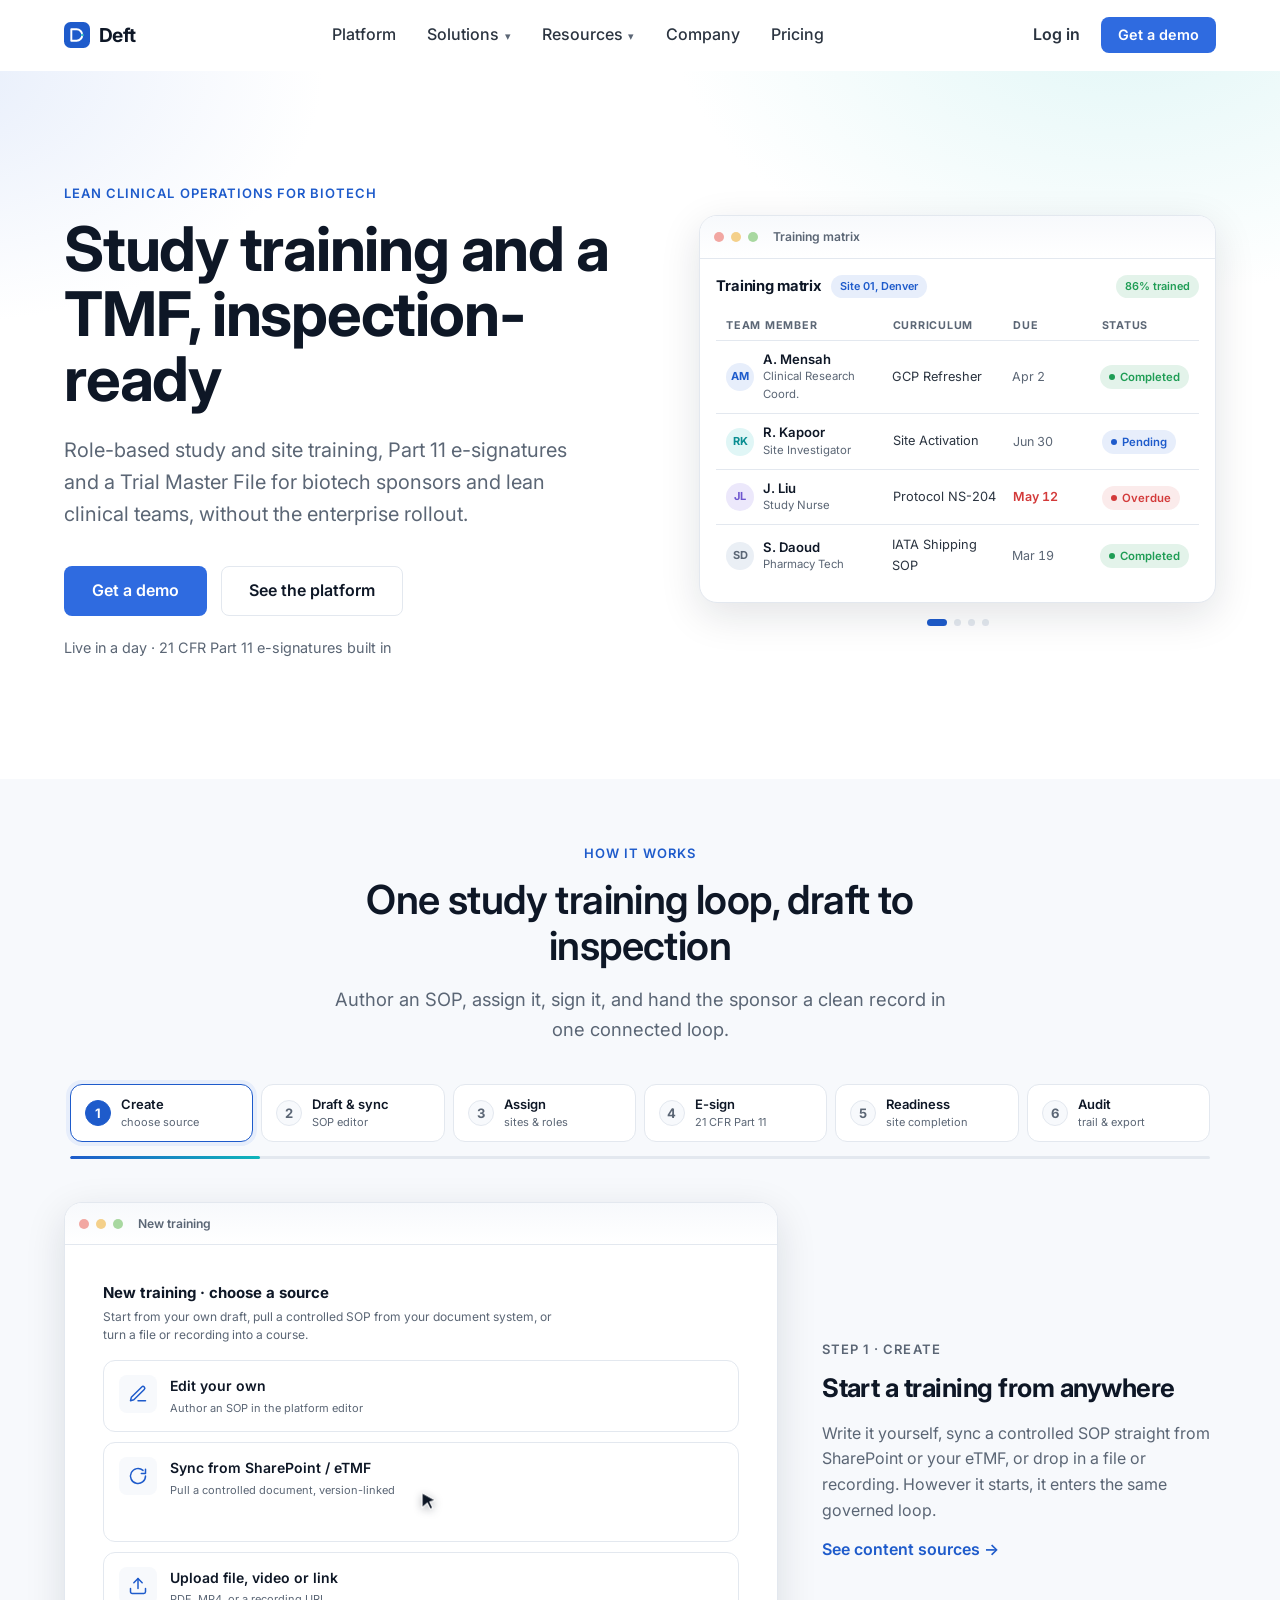
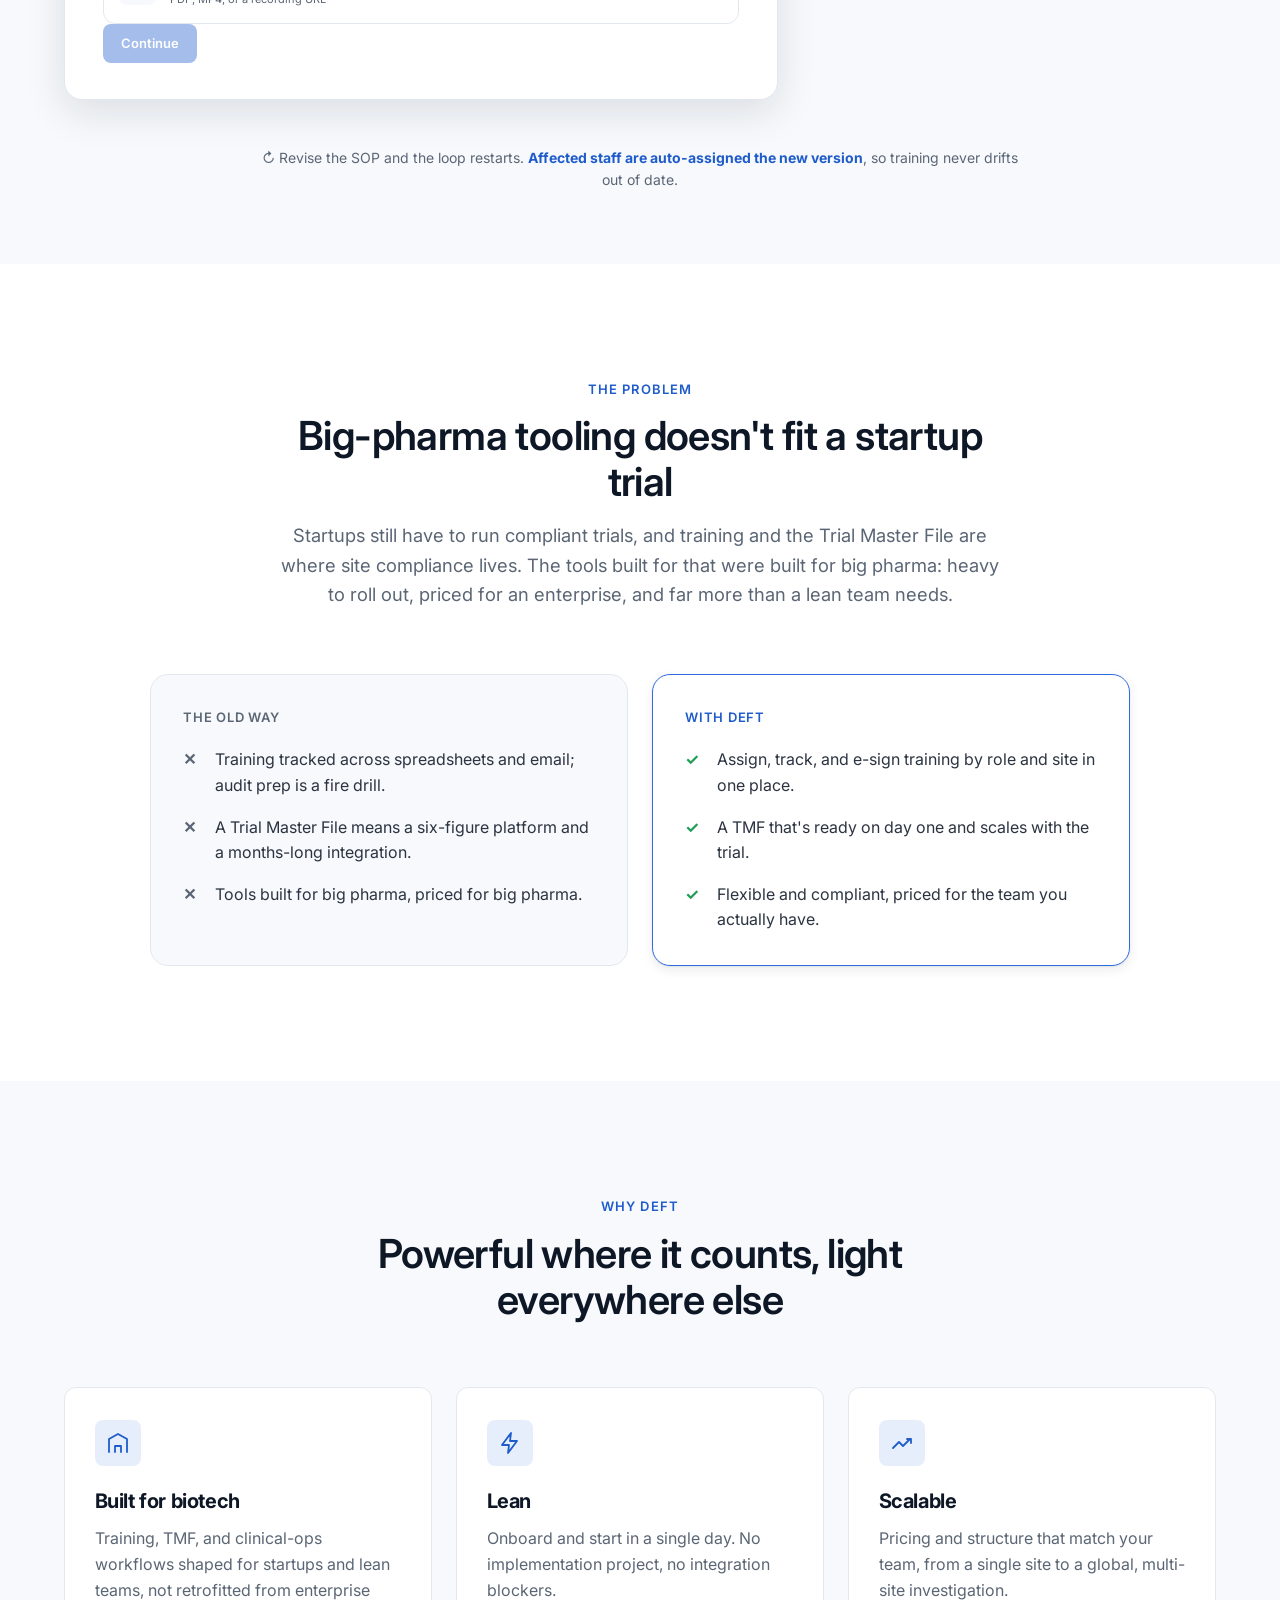
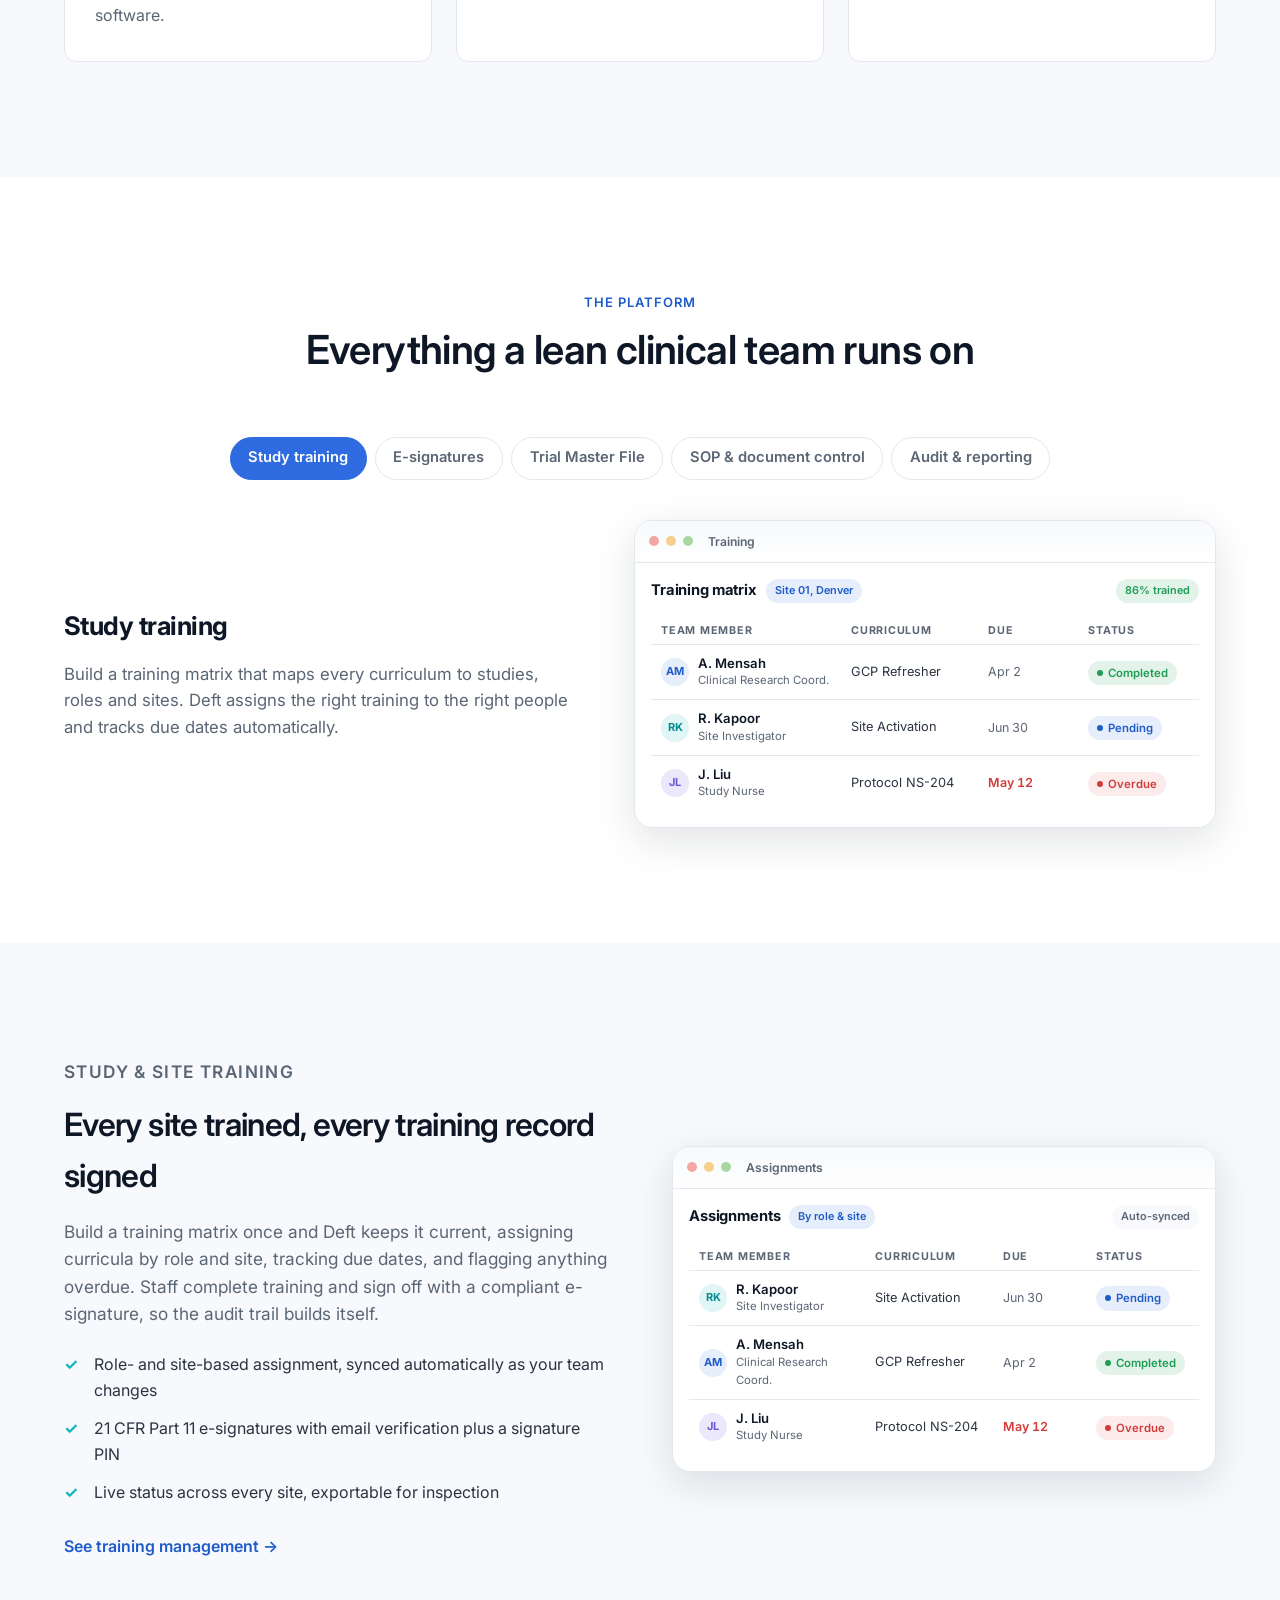
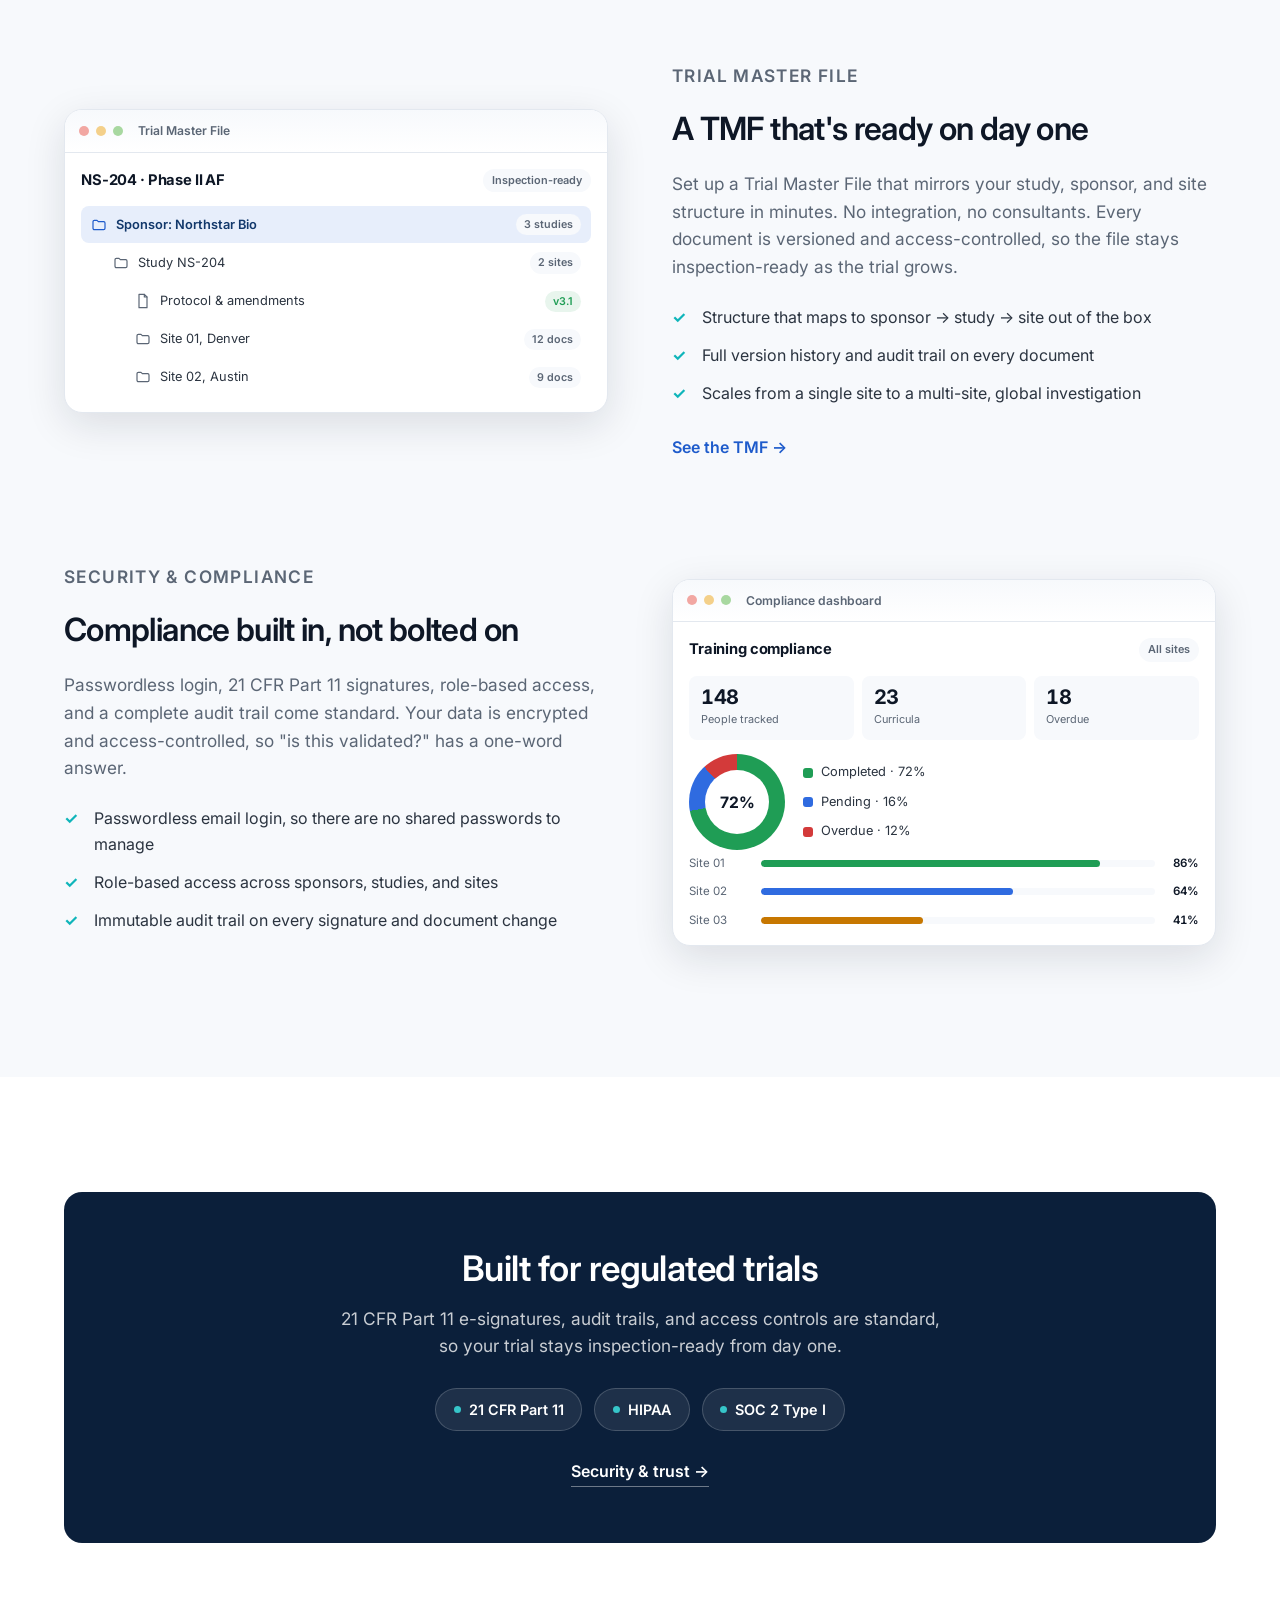
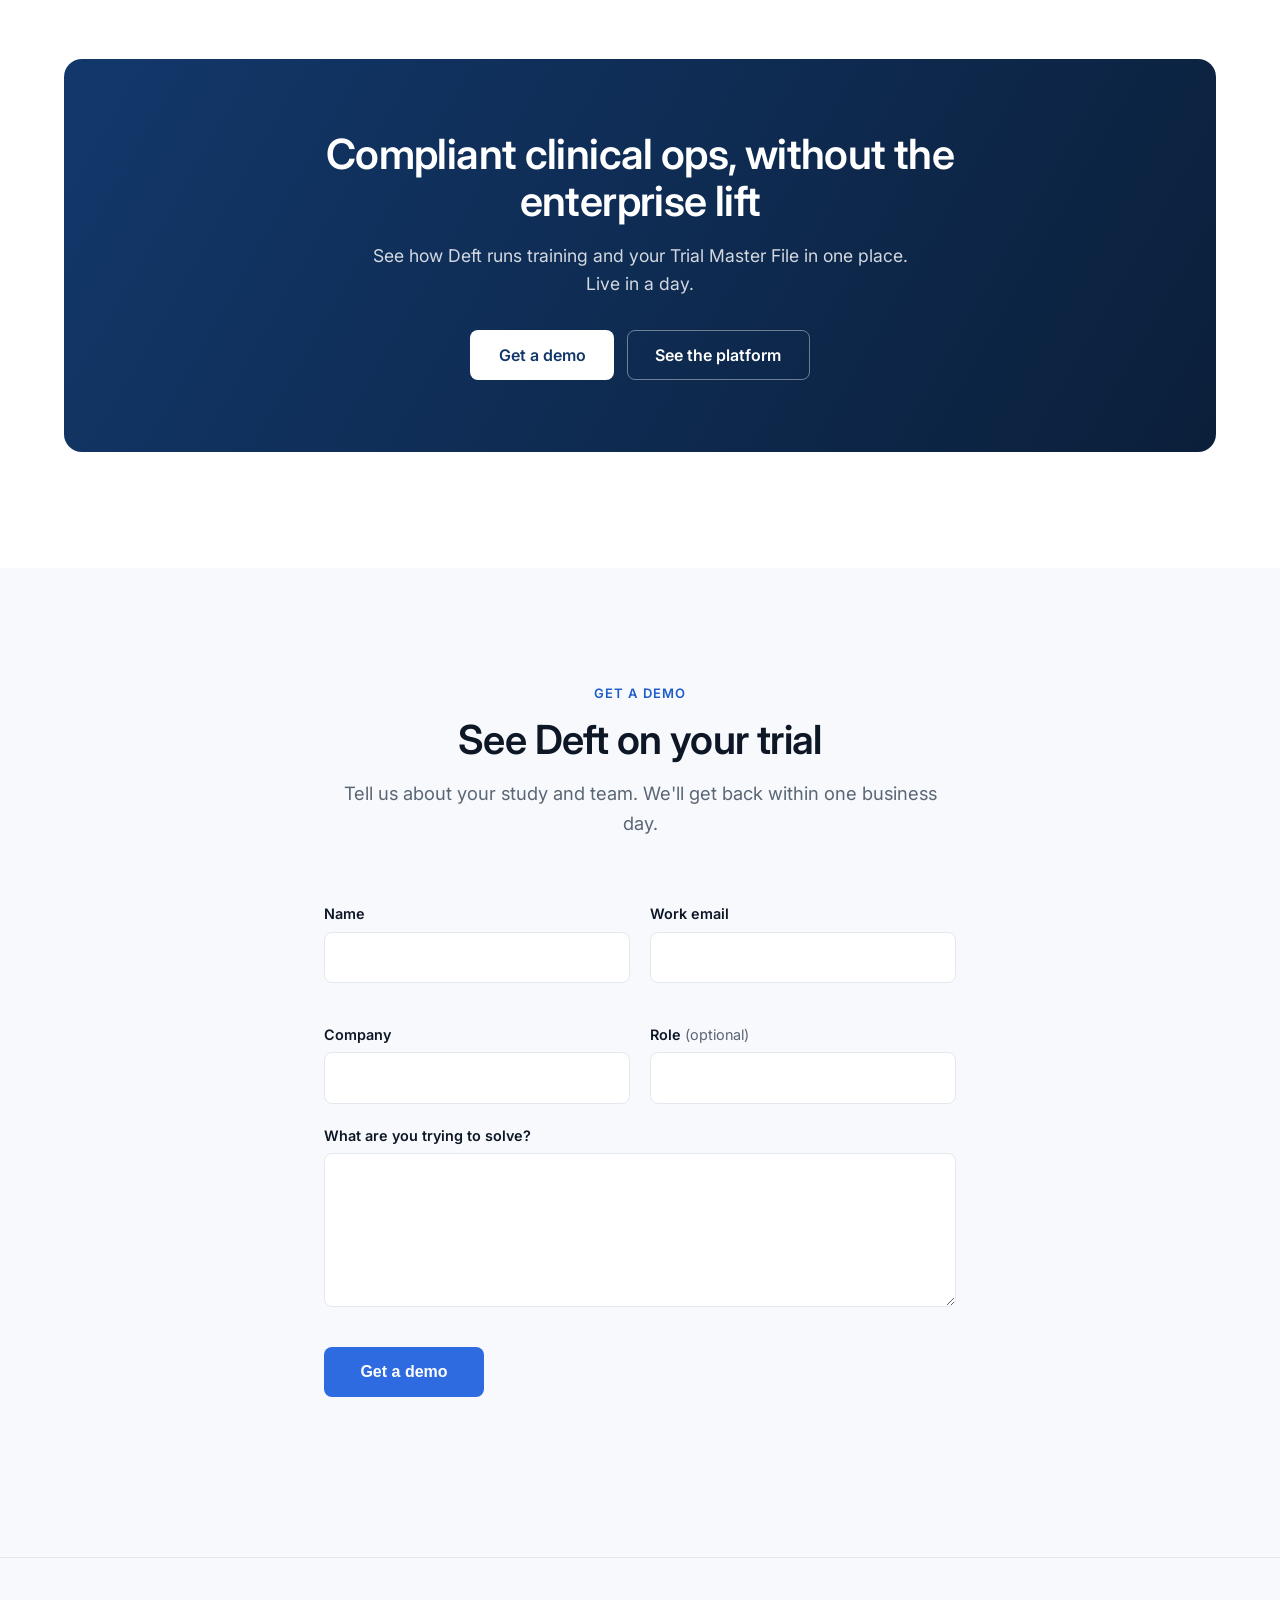
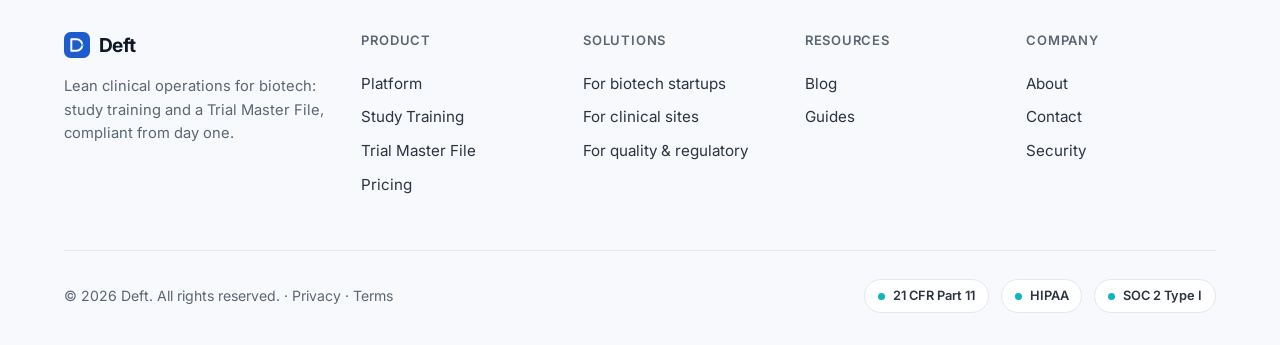
==== commit 47f5cbca: "Position on study training: new /study-training page, homepage title/H1 and nav Adopts the category " ====
--- a/index.html
+++ b/index.html
@@ -13,12 +13,12 @@
     gtag('config', 'G-5NZDJ428GW');
   </script>
 
-  <title>Deft: Lean clinical operations for biotech</title>
-  <meta name="description" content="Training management and a Trial Master File built for biotech startups and lean clinical teams, compliant on day one, without the enterprise rollout." />
+  <title>Deft: Study Training, TMF and Part 11 E-Signatures for Biotech</title>
+  <meta name="description" content="Study and site training, a Trial Master File and 21 CFR Part 11 e-signatures for biotech sponsors and lean clinical teams. Role-based, inspection-ready, live in a day." />
 
   <meta property="og:type" content="website" />
-  <meta property="og:title" content="Deft: Lean clinical operations for biotech" />
-  <meta property="og:description" content="Compliant clinical training and a Trial Master File for lean teams. Live in a day, no enterprise rollout." />
+  <meta property="og:title" content="Deft: Study training and TMF for biotech" />
+  <meta property="og:description" content="Role-based study and site training, Part 11 e-signatures and a Trial Master File for lean teams. Live in a day." />
   <meta property="og:image" content="assets/og-image.png" />
 
   <link rel="icon" href="assets/favicon.svg" type="image/svg+xml" />
@@ -46,7 +46,7 @@
         <div class="nav__item">
           <a href="#solutions">Solutions</a>
           <div class="nav__menu">
-            <a href="#training">Clinical Training Management<small>Assign, track & e-sign training</small></a>
+            <a href="study-training.html">Study Training<small>Role-based site training, e-signed</small></a>
             <a href="#tmf">Trial Master File<small>Inspection-ready, day one</small></a>
           </div>
         </div>
@@ -76,11 +76,11 @@
     <section class="hero" id="platform">
       <div class="container hero__inner">
         <div class="hero__copy reveal">
-          <p class="eyebrow">Clinical training &amp; TMF for biotech</p>
-          <h1 class="hero__title">Lean clinical operations for biotech</h1>
+          <p class="eyebrow">Lean clinical operations for biotech</p>
+          <h1 class="hero__title">Study training and a TMF, inspection-ready</h1>
           <p class="hero__sub">
-            Training management and a Trial Master File built for startups and lean clinical
-            teams, compliant on day one, without the enterprise rollout.
+            Role-based study and site training, Part 11 e-signatures and a Trial Master File for
+            biotech sponsors and lean clinical teams, without the enterprise rollout.
           </p>
           <div class="hero__cta">
             <a href="#contact" class="btn btn--lg">Get a demo</a>
@@ -246,7 +246,7 @@
       <div class="container">
         <header class="loop__head reveal">
           <p class="eyebrow">How it works</p>
-          <h2 class="section__title">One training loop, draft to inspection</h2>
+          <h2 class="section__title">One study training loop, draft to inspection</h2>
           <p class="section__lead">Author an SOP, assign it, sign it, and hand the sponsor a clean record in one connected loop.</p>
         </header>
 
@@ -429,9 +429,9 @@
             </div>
             <div class="loop__caption">
               <p class="eyebrow">Step 3 · Assign</p>
-              <h3>Assign by study, site and role, not by hand</h3>
+              <h3>Role-based study training, assigned by study, site and role</h3>
               <p>Pick a study, its sites, and the roles that apply. Deft resolves the exact people in real time, and you can drop in individuals as one-offs. Everyone who matches is enrolled automatically and stays in sync as your team changes.</p>
-              <a class="tlink" href="#loop">See the training matrix →</a>
+              <a class="tlink" href="study-training.html">More on study training →</a>
             </div>
           </div>
 
@@ -653,7 +653,7 @@
         </header>
 
         <div class="tabs reveal" role="tablist">
-          <button class="tab is-active" data-tab="matrix" role="tab">Training matrix</button>
+          <button class="tab is-active" data-tab="matrix" role="tab">Study training</button>
           <button class="tab" data-tab="sign" role="tab">E-signatures</button>
           <button class="tab" data-tab="tmf" role="tab">Trial Master File</button>
           <button class="tab" data-tab="docs" role="tab">SOP &amp; document control</button>
@@ -664,8 +664,8 @@
           <!-- MATRIX -->
           <div class="panel is-active" data-panel="matrix">
             <div class="panel__copy">
-              <h3>Training matrix</h3>
-              <p>Map every curriculum to roles and sites. Deft assigns the right training to the right people and tracks due dates automatically.</p>
+              <h3>Study training</h3>
+              <p>Build a training matrix that maps every curriculum to studies, roles and sites. Deft assigns the right training to the right people and tracks due dates automatically.</p>
             </div>
           </div>
           <!-- SIGN -->
@@ -852,8 +852,8 @@
         <!-- Feature A -->
         <div class="feature reveal" id="training">
           <div class="feature__body">
-            <p class="eyebrow">Training management</p>
-            <h3>Every site trained, every record signed</h3>
+            <p class="eyebrow">Study &amp; site training</p>
+            <h3>Every site trained, every training record signed</h3>
             <p>Build a training matrix once and Deft keeps it current, assigning curricula by role and site, tracking due dates, and flagging anything overdue. Staff complete training and sign off with a compliant e-signature, so the audit trail builds itself.</p>
             <ul class="feature__list">
               <li>Role- and site-based assignment, synced automatically as your team changes</li>
@@ -1095,12 +1095,12 @@
             </svg>
             <span>Deft</span>
           </a>
-          <p>Lean clinical operations for biotech: training management and a Trial Master File, compliant from day one.</p>
+          <p>Lean clinical operations for biotech: study training and a Trial Master File, compliant from day one.</p>
         </div>
         <div class="footer__col">
           <h4>Product</h4>
           <a href="#platform">Platform</a>
-          <a href="#training">Clinical Training Management</a>
+          <a href="study-training.html">Study Training</a>
           <a href="#tmf">Trial Master File</a>
           <a href="pricing.html">Pricing</a>
         </div>
